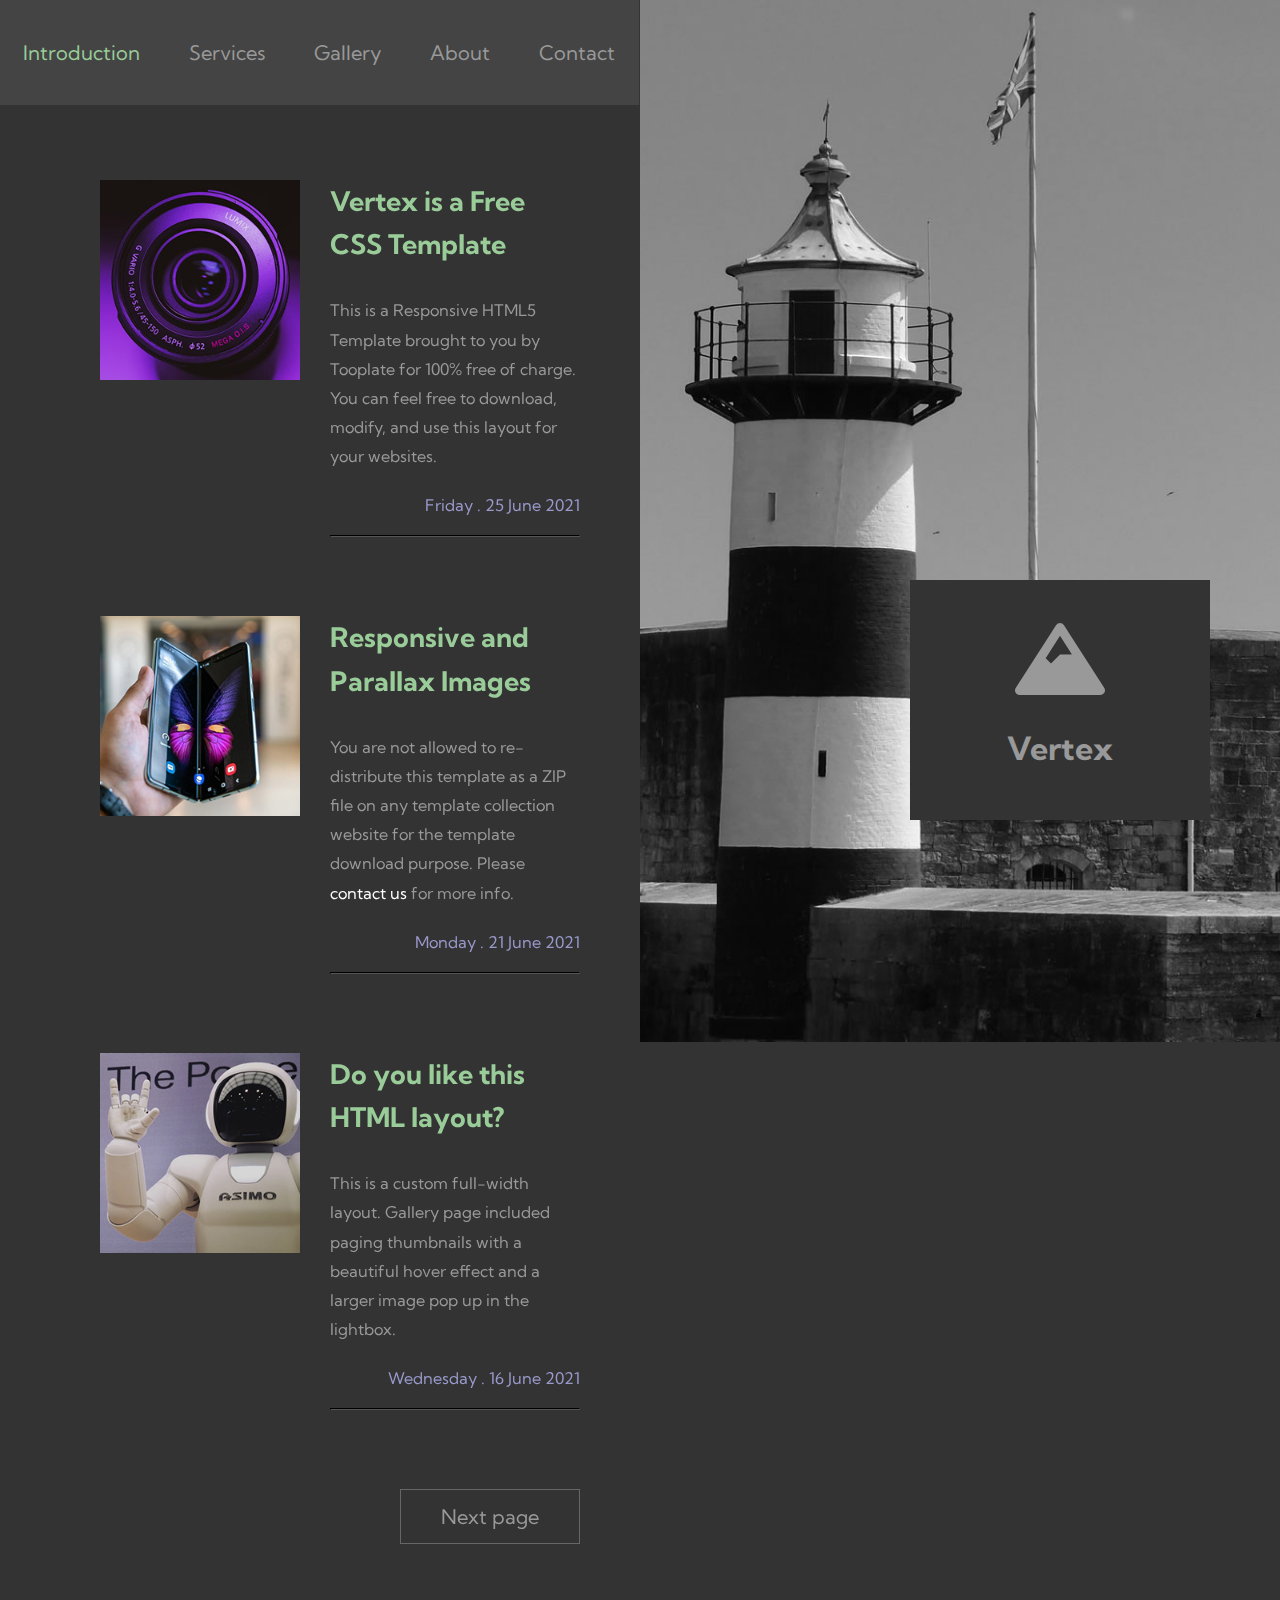
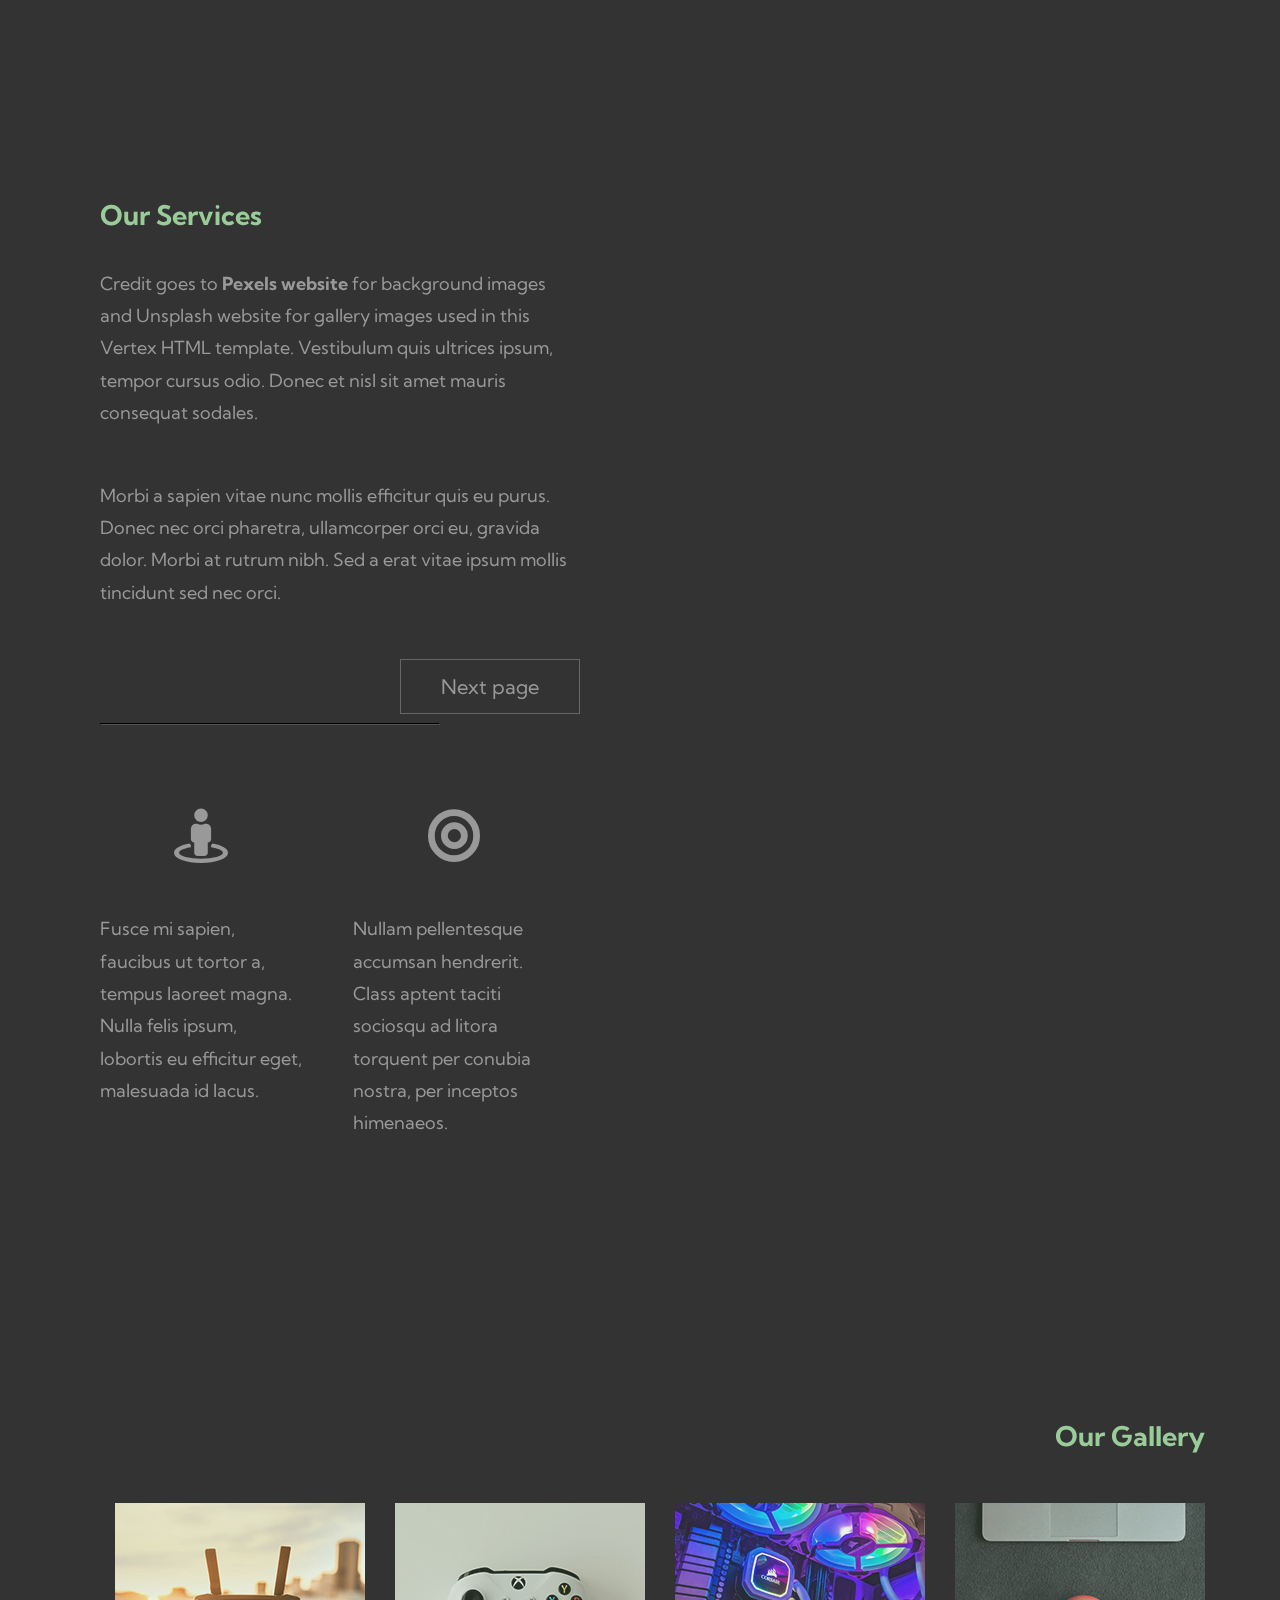
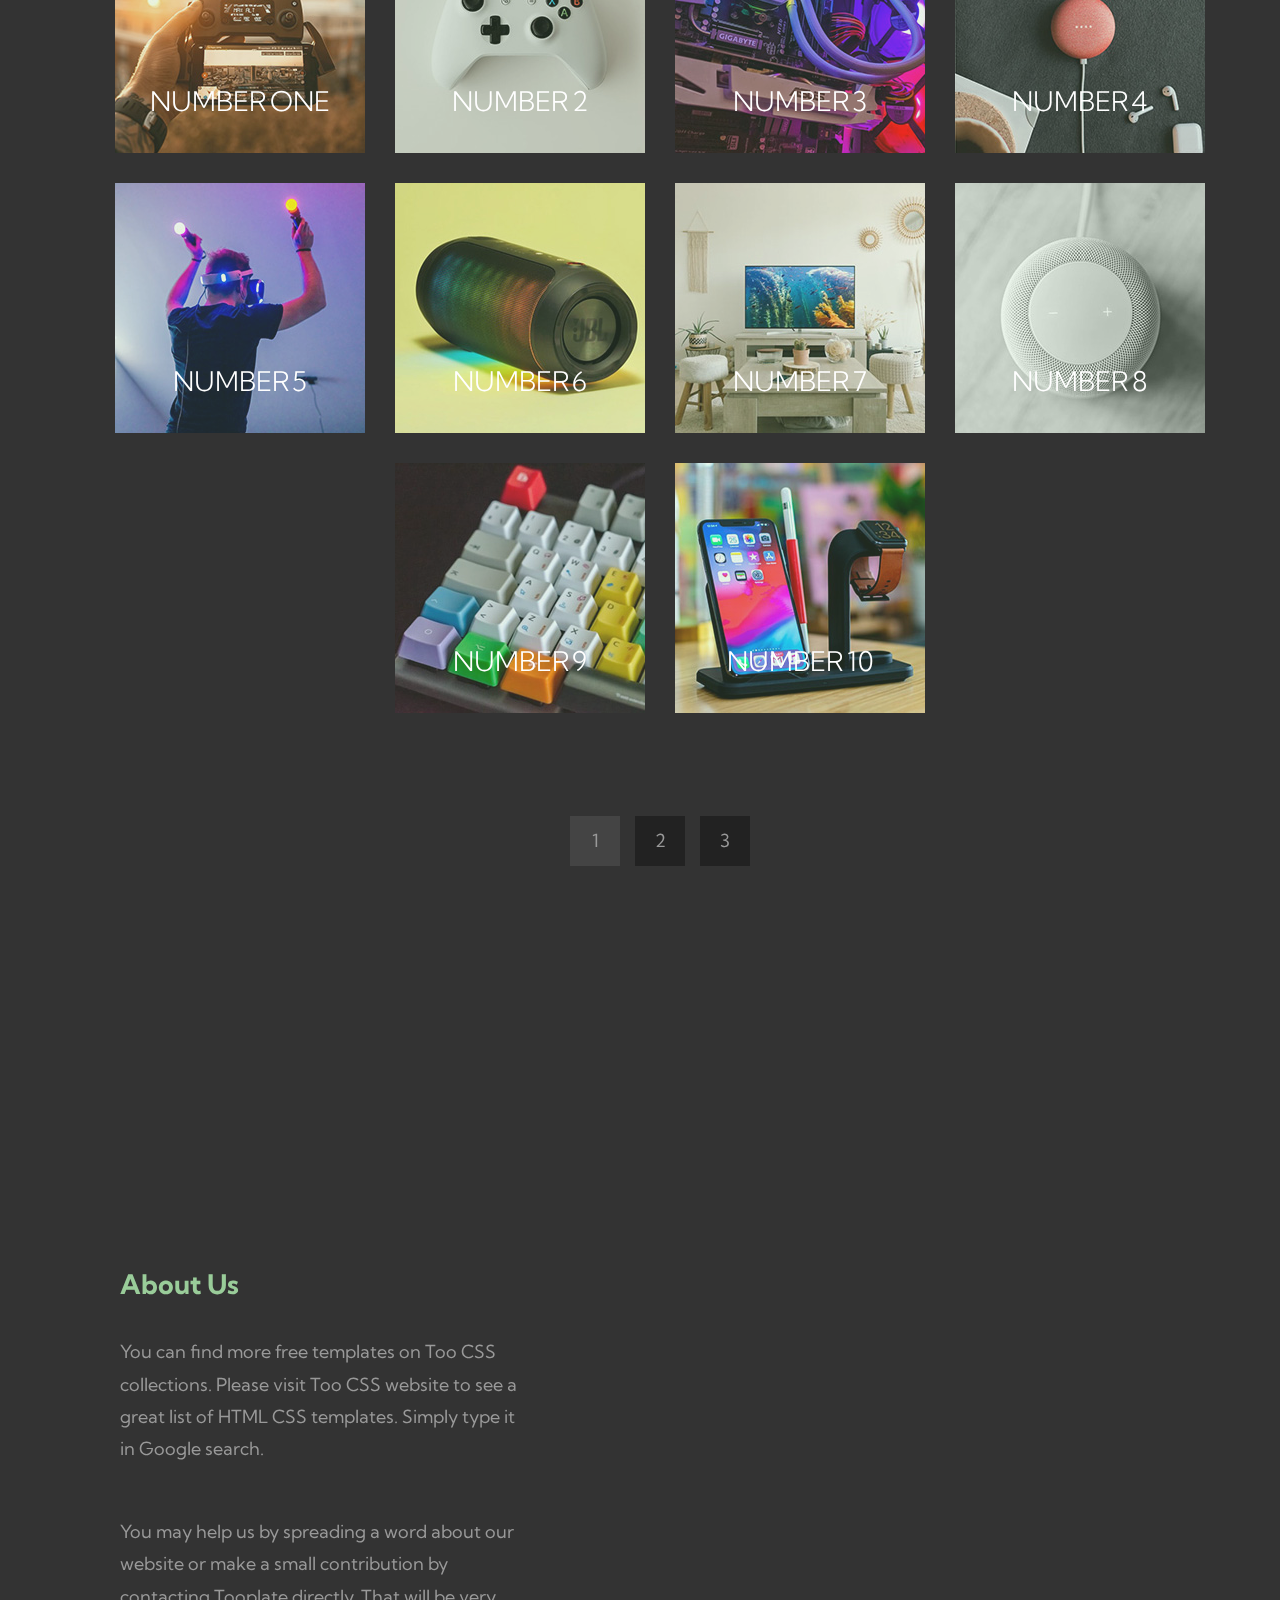
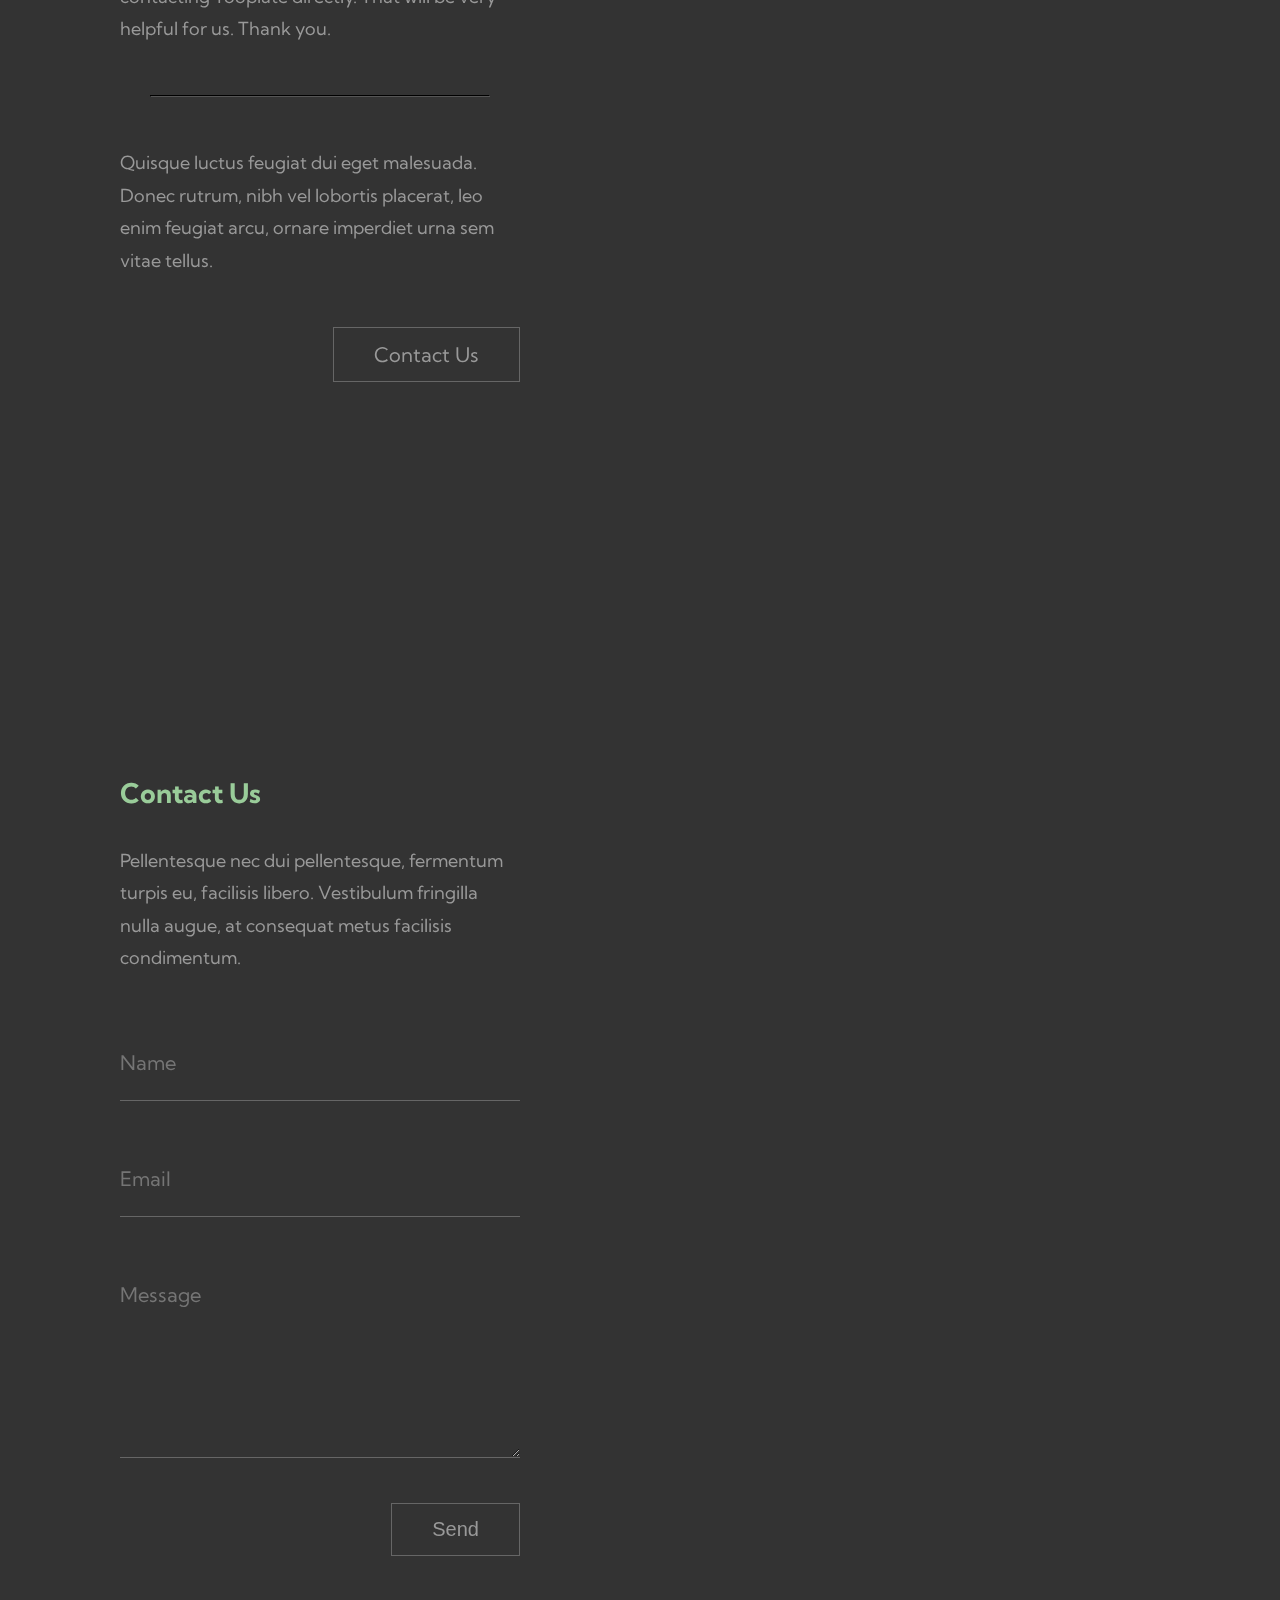
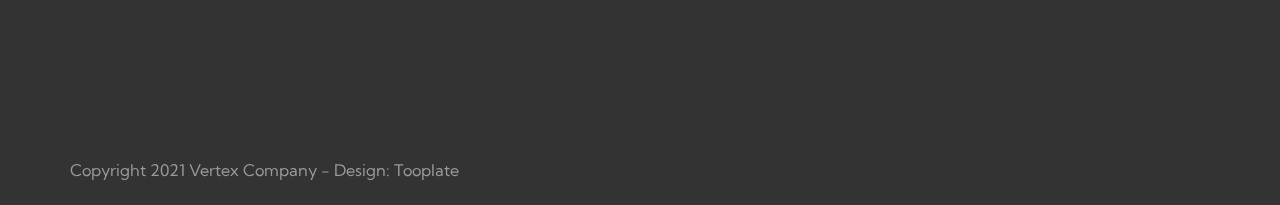
==== index.html @ 4a18b15f "Add files via upload" ====
<!DOCTYPE html>
<html lang="en">
<head>
    <meta charset="UTF-8">
    <meta name="viewport" content="width=device-width, initial-scale=1.0">
    <title>Vertex HTML Template</title>
    <link href="https://fonts.googleapis.com/css2?family=Kumbh+Sans&display=swap" rel="stylesheet"> <!-- https://fonts.google.com/specimen/Kumbh+Sans -->
    <link rel="stylesheet" href="fontawesome/css/all.min.css">  <!-- https://fontawesome.com/-->  
    <link rel="stylesheet" href="css/magnific-popup.css">       <!-- https://dimsemenov.com/plugins/magnific-popup/ -->
    <link rel="stylesheet" href="css/tooplate-vertex.css">
<!--

Tooplate 2124 Vertex

https://www.tooplate.com/view/2124-vertex

-->

</head>
<body>
    <!-- Page Loader -->
    <div id="loader-wrapper">
        <div id="loader"></div>

        <div class="loader-section section-left"></div>
        <div class="loader-section section-right"></div>

    </div>

    <!-- Site logo -->
    <h1 class="tm-brand">
        <i class="fas fa-mountain fa-2x tm-brand-icon"></i>
        <span class="tm-brand-text">Vertex</span>        
    </h1>

    <!-- Nav -->
    <nav class="tm-nav">
        <button class="navbar-toggler" type="button" aria-label="Toggle navigation">
            <i class="fas fa-bars"></i>
        </button>
        <ul id="tm-main-nav">
            <li class="nav-item">                                
                <a href="#intro" class="nav-link current">
                    Introduction
                </a>
            </li>
            <li class="nav-item">
                <a href="#services" class="nav-link">
                    Services
                </a>
            </li>
            <li class="nav-item">
                <a href="#gallery" class="nav-link">
                    Gallery
                </a>
            </li>
            <li class="nav-item">
                <a href="#about" class="nav-link">
                    About
                </a>
            </li>
            <li class="nav-item">
                <a href="#contact" class="nav-link">
                    Contact
                </a>
            </li>
        </ul>
    </nav>

    <!-- Content -->
    <main>
        <div id="intro" class="tm-section">
            <!-- Intro left -->
            <div class="tm-section-col tm-content">
                <div class="tm-media">
                    <img src="img/gallery/tn/img-11.jpg" alt="Intro image">
                    <div class="tm-media-body">
                        <h2><a href="#" class="tm-text-primary">Vertex is a Free CSS Template</a></h2>
                        <p class="tm-mb-20 tm-text-small">
                            This is a Responsive HTML5 Template brought to you by Tooplate for
                            100% free of charge. You can feel free to download, modify, and
                            use this layout for your websites.
                        </p>
                        <span class="tm-text-secondary tm-media-span tm-text-small">
                            Friday . 25 June 2021
                        </span>
                        <hr class="tm-hr tm-mr">
                    </div>
                </div>
    
                <div class="tm-media">
                    <img src="img/gallery/tn/img-12.jpg" alt="Intro image">
                    <div class="tm-media-body">
                        <h2><a href="#" class="tm-text-primary">Responsive and Parallax Images</a></h2>
                        <p class="tm-mb-20 tm-text-small">
                      You are not allowed to re-distribute this template as a ZIP file on any template collection website for the template download purpose. Please <a rel="nofollow" href="https://www.tooplate.com/contact" target="_parent">contact us</a> for more info. </p>
                        <span class="tm-text-secondary tm-media-span tm-text-small">
                            Monday . 21 June 2021
                    </span>
                        <hr class="tm-hr tm-mr">
                    </div>
                </div>
                
                <div class="tm-media">
                    <img src="img/gallery/tn/img-18.jpg" alt="Intro image">
                    <div class="tm-media-body">
                        <h2><a href="#" class="tm-text-primary">Do you like this HTML layout?</a></h2>
                        <p class="tm-mb-20 tm-text-small">
                            This is a custom full-width layout. Gallery page included paging thumbnails with a beautiful hover effect and a larger image pop up in the lightbox.
                        </p>
                        <span class="tm-text-secondary tm-media-span tm-text-small">
                            Wednesday . 16 June 2021
                        </span>
                        <hr class="tm-hr tm-mr">
                    </div>
                </div>
                <div class="tm-text-right">
                    <a href="#services" class="tm-btn tm-btn-next">Next page</a>
                </div>   
                
            </div>
            
            <!-- Intro right -->
            <div class="tm-section-col tm-parallax" data-parallax="scroll" data-image-src="img/vertex-bg-01.jpg"></div>
        </div> <!-- #intro -->

        <div id="services" class="tm-section">
            <!-- Services left -->
            <div class="tm-section-col tm-content">
                <h2 class="tm-text-primary">Our Services</h2>
                <p>Credit goes to <strong>Pexels website</strong> for background images and Unsplash website for gallery images used in this Vertex HTML template. Vestibulum quis ultrices ipsum, tempor cursus odio. Donec et nisl sit amet mauris consequat sodales. 
                </p>
                <p>
                    Morbi a sapien vitae nunc mollis efficitur quis eu purus. Donec nec orci pharetra, ullamcorper orci eu, gravida dolor. Morbi at rutrum nibh. Sed a erat vitae ipsum mollis tincidunt sed nec orci.
                </p>
                <div class="tm-text-right">
                    <a href="#gallery" class="tm-btn tm-btn-next">Next page</a>
                </div>                
                <hr class="tm-hr tm-ml tm-sm-mt-30">
                <div class="tm-row">
                    <div class="tm-col">
                        <div class="tm-text-center tm-my-50">
                            <i class="fas fa-street-view fa-3x"></i>
                        </div>                        
                        <p>
                            Fusce mi sapien, faucibus ut tortor a, tempus laoreet magna. Nulla felis ipsum, lobortis eu efficitur eget, malesuada id lacus.
                        </p>
                    </div>
                    <div class="tm-col">
                        <div class="tm-text-center tm-my-50">
                            <i class="fas fa-bullseye fa-3x"></i>
                        </div>                        
                        <p>
                            Nullam pellentesque accumsan hendrerit. Class aptent taciti sociosqu ad litora torquent per conubia nostra, per inceptos himenaeos.
                        </p>
                    </div>
                </div>                
            </div>
            
            <!-- Services right -->
            <div class="tm-section-col tm-parallax" data-parallax="scroll" data-image-src="img/vertex-bg-02.jpg"></div>
        </div> <!-- #services -->

        <div id="gallery" class="tm-content tm-content-small-top">
            <div class="tm-gallery-container">
                <h2 class="tm-text-primary tm-text-right tm-gallery-header">Our Gallery</h2> 
                <div class="tm-gallery tm-mb-80">
                    <figure class="effect-goliath tm-gallery-item">
                        <img src="img/gallery/tn/img-01.jpg" alt="Image"/>
                        <figcaption>
                            <h2>Number One</h2>
                            <p>Best Template Site</p>
                            <a href="img/gallery/img-01.jpg">View more</a>
                        </figcaption>			
                    </figure>
                    <figure class="effect-goliath tm-gallery-item">
                        <img src="img/gallery/tn/img-02.jpg" alt="Image"/>
                        <figcaption>
                            <h2>Number 2</h2>
                            <p>Tooplate HTML CSS</p>
                            <a href="img/gallery/img-02.jpg">View more</a>
                        </figcaption>			
                    </figure>
                    <figure class="effect-goliath tm-gallery-item">
                        <img src="img/gallery/tn/img-03.jpg" alt="Image"/>
                        <figcaption>
                            <h2>Number 3</h2>
                            <p>Free Template</p>
                            <a href="img/gallery/img-03.jpg">View more</a>
                        </figcaption>			
                    </figure>
                    <figure class="effect-goliath tm-gallery-item">
                        <img src="img/gallery/tn/img-04.jpg" alt="Image"/>
                        <figcaption>
                            <h2>Number 4</h2>
                            <p>Free Download</p>
                            <a href="img/gallery/img-04.jpg">View more</a>
                        </figcaption>			
                    </figure>
                    <figure class="effect-goliath tm-gallery-item">
                        <img src="img/gallery/tn/img-05.jpg" alt="Image"/>
                        <figcaption>
                            <h2>Number 5</h2>
                            <p>Mobile Ready</p>
                            <a href="img/gallery/img-05.jpg">View more</a>
                        </figcaption>			
                    </figure>
                    <figure class="effect-goliath tm-gallery-item">
                        <img src="img/gallery/tn/img-06.jpg" alt="Image"/>
                        <figcaption>
                            <h2>Number 6</h2>
                            <p>Responsive Design</p>
                            <a href="img/gallery/img-06.jpg">View more</a>
                        </figcaption>			
                    </figure>
                    <figure class="effect-goliath tm-gallery-item">
                        <img src="img/gallery/tn/img-07.jpg" alt="Image"/>
                        <figcaption>
                            <h2>Number 7</h2>
                            <p>Custom HTML CSS</p>
                            <a href="img/gallery/img-07.jpg">View more</a>
                        </figcaption>			
                    </figure>
                    <figure class="effect-goliath tm-gallery-item">
                        <img src="img/gallery/tn/img-08.jpg" alt="Image"/>
                        <figcaption>
                            <h2>Number 8</h2>
                            <p>Template for you</p>
                            <a href="img/gallery/img-08.jpg">View more</a>
                        </figcaption>			
                    </figure>
                    <figure class="effect-goliath tm-gallery-item">
                        <img src="img/gallery/tn/img-09.jpg" alt="Image"/>
                        <figcaption>
                            <h2>Number 9</h2>
                            <p>Get it FREE</p>
                            <a href="img/gallery/img-09.jpg">View more</a>
                        </figcaption>			
                    </figure>
                    <figure class="effect-goliath tm-gallery-item">
                        <img src="img/gallery/tn/img-10.jpg" alt="Image"/>
                        <figcaption>
                            <h2>Number 10</h2>
                            <p>Tell your friends</p>
                            <a href="img/gallery/img-10.jpg">View more</a>
                        </figcaption>			
                    </figure>
                    <figure class="effect-goliath tm-gallery-item">
                        <img src="img/gallery/tn/img-11.jpg" alt="Image"/>
                        <figcaption>
                            <h2>Picture 11</h2>
                            <p>Aliquam lacinia</p>
                            <a href="img/gallery/img-11.jpg">View more</a>
                        </figcaption>			
                    </figure>
                    <figure class="effect-goliath tm-gallery-item">
                        <img src="img/gallery/tn/img-12.jpg" alt="Image"/>
                        <figcaption>
                            <h2>Item 12</h2>
                            <p>Aliquam lacinia</p>
                            <a href="img/gallery/img-12.jpg">View more</a>
                        </figcaption>			
                    </figure>
                    <figure class="effect-goliath tm-gallery-item">
                        <img src="img/gallery/tn/img-13.jpg" alt="Image"/>
                        <figcaption>
                            <h2>Number 13</h2>
                            <p>Aliquam lacinia</p>
                            <a href="img/gallery/img-13.jpg">View more</a>
                        </figcaption>			
                    </figure>
                    <figure class="effect-goliath tm-gallery-item">
                        <img src="img/gallery/tn/img-14.jpg" alt="Image"/>
                        <figcaption>
                            <h2>Picture 14</h2>
                            <p>Aliquam lacinia</p>
                            <a href="img/gallery/img-14.jpg">View more</a>
                        </figcaption>			
                    </figure>
                    <figure class="effect-goliath tm-gallery-item">
                        <img src="img/gallery/tn/img-15.jpg" alt="Image"/>
                        <figcaption>
                            <h2>Pic 15</h2>
                            <p>Aliquam lacinia</p>
                            <a href="img/gallery/img-15.jpg">View more</a>
                        </figcaption>			
                    </figure>
                    <figure class="effect-goliath tm-gallery-item">
                        <img src="img/gallery/tn/img-16.jpg" alt="Image"/>
                        <figcaption>
                            <h2>Pic 16</h2>
                            <p>Aliquam lacinia</p>
                            <a href="img/gallery/img-16.jpg">View more</a>
                        </figcaption>			
                    </figure>
                    <figure class="effect-goliath tm-gallery-item">
                        <img src="img/gallery/tn/img-17.jpg" alt="Image"/>
                        <figcaption>
                            <h2>Number 17</h2>
                            <p>Aliquam lacinia</p>
                            <a href="img/gallery/img-17.jpg">View more</a>
                        </figcaption>			
                    </figure>
                    <figure class="effect-goliath tm-gallery-item">
                        <img src="img/gallery/tn/img-18.jpg" alt="Image"/>
                        <figcaption>
                            <h2>Pic 18</h2>
                            <p>Aliquam lacinia</p>
                            <a href="img/gallery/img-18.jpg">View more</a>
                        </figcaption>			
                    </figure>
                    <figure class="effect-goliath tm-gallery-item">
                        <img src="img/gallery/tn/img-19.jpg" alt="Image"/>
                        <figcaption>
                            <h2>Pic 19</h2>
                            <p>Aliquam lacinia</p>
                            <a href="img/gallery/img-19.jpg">View more</a>
                        </figcaption>			
                    </figure>
                    <figure class="effect-goliath tm-gallery-item">
                        <img src="img/gallery/tn/img-20.jpg" alt="Image"/>
                        <figcaption>
                            <h2>Number 20</h2>
                            <p>Aliquam lacinia</p>
                            <a href="img/gallery/img-20.jpg">View more</a>
                        </figcaption>			
                    </figure>
                    <figure class="effect-goliath tm-gallery-item">
                        <img src="img/gallery/tn/img-21.jpg" alt="Image"/>
                        <figcaption>
                            <h2>Pic 21</h2>
                            <p>Aliquam lacinia</p>
                            <a href="img/gallery/img-21.jpg">View more</a>
                        </figcaption>			
                    </figure>
                    <figure class="effect-goliath tm-gallery-item">
                        <img src="img/gallery/tn/img-22.jpg" alt="Image"/>
                        <figcaption>
                            <h2>Pic 22</h2>
                            <p>Aliquam lacinia</p>
                            <a href="img/gallery/img-22.jpg">View more</a>
                        </figcaption>			
                    </figure>
                    <figure class="effect-goliath tm-gallery-item">
                        <img src="img/gallery/tn/img-23.jpg" alt="Image"/>
                        <figcaption>
                            <h2>Pic 23</h2>
                            <p>Aliquam lacinia</p>
                            <a href="img/gallery/img-23.jpg">View more</a>
                        </figcaption>			
                    </figure>
                    <figure class="effect-goliath tm-gallery-item">
                        <img src="img/gallery/tn/img-24.jpg" alt="Image"/>
                        <figcaption>
                            <h2>Number 24</h2>
                            <p>Web Design 2021</p>
                            <a href="img/gallery/img-24.jpg">View more</a>
                        </figcaption>			
                    </figure>
                    <figure class="effect-goliath tm-gallery-item">
                        <img src="img/gallery/tn/img-25.jpg" alt="Image"/>
                        <figcaption>
                            <h2>Number 25</h2>
                            <p>Website Design</p>
                            <a href="img/gallery/img-25.jpg">View more</a>
                        </figcaption>			
                    </figure>
                    <figure class="effect-goliath tm-gallery-item">
                        <img src="img/gallery/tn/img-05.jpg" alt="Image"/>
                        <figcaption>
                            <h2>Number 26</h2>
                            <p>HTML CSS Layout</p>
                            <a href="img/gallery/img-05.jpg">View more</a>
                        </figcaption>			
                    </figure>
                    <figure class="effect-goliath tm-gallery-item">
                        <img src="img/gallery/tn/img-04.jpg" alt="Image"/>
                        <figcaption>
                            <h2>Number 27</h2>
                            <p>Aliquam lacinia</p>
                            <a href="img/gallery/img-04.jpg">View more</a>
                        </figcaption>			
                    </figure>
                    <figure class="effect-goliath tm-gallery-item">
                        <img src="img/gallery/tn/img-03.jpg" alt="Image"/>
                        <figcaption>
                            <h2>Number 28</h2>
                            <p>Aliquam lacinia</p>
                            <a href="img/gallery/img-03.jpg">View more</a>
                        </figcaption>			
                    </figure>
                    <figure class="effect-goliath tm-gallery-item">
                        <img src="img/gallery/tn/img-02.jpg" alt="Image"/>
                        <figcaption>
                            <h2>Number 29</h2>
                            <p>Aliquam lacinia</p>
                            <a href="img/gallery/img-02.jpg">View more</a>
                        </figcaption>			
                    </figure>
                    <figure class="effect-goliath tm-gallery-item">
                        <img src="img/gallery/tn/img-01.jpg" alt="Image"/>
                        <figcaption>
                            <h2>Number 30</h2>
                            <p>Aliquam lacinia</p>
                            <a href="img/gallery/img-01.jpg">View more</a>
                        </figcaption>			
                    </figure>
                </div>
                <div class="tm-paging tm-mb-130"></div>
            </div>
        </div>

        <div id="about" class="tm-section">
            <!-- About left -->
            <div class="tm-section-col tm-content tm-content-small">
                <h2 class="tm-text-primary">About Us</h2>
                <p>
                    You can find more free templates on Too CSS collections. Please visit Too CSS website to see a great list of HTML CSS templates. Simply type it in Google search.
                </p>
                <p>
                    You may help us by spreading a word about our website or make a small contribution by contacting Tooplate directly. That will be very helpful for us. Thank you.
                </p>
                <hr class="tm-hr tm-mb-50">                
                <p class="tm-mb-50">
                    Quisque luctus feugiat dui eget malesuada. Donec rutrum, nibh vel lobortis placerat, leo enim feugiat arcu, ornare imperdiet urna sem vitae tellus.
                </p>
                <div class="tm-text-right tm-mb-130">
                    <a href="#contact" class="tm-btn tm-btn-next">Contact Us</a>
                </div>                
            </div>
            
            <!-- About right -->
            <div class="tm-section-col tm-parallax" data-parallax="scroll" data-image-src="img/vertex-bg-03.jpg"></div>
        </div> <!-- #about -->

        <div id="contact" class="tm-section">
            <!-- Contact left -->
            <div class="tm-section-col tm-content tm-content-small">
                <h2 class="tm-text-primary">Contact Us</h2>
                <p>
                    Pellentesque nec dui pellentesque, fermentum turpis eu, facilisis libero. Vestibulum fringilla nulla augue, at consequat metus facilisis condimentum.
                </p> 
                <form id="contact-form" action="" method="POST" class="tm-contact-form tm-mb-200">
                    <div class="form-group">
                        <input type="text" name="name" class="form-control rounded-0" placeholder="Name" required />
                    </div>
                    <div class="form-group">
                        <input type="email" name="email" class="form-control rounded-0" placeholder="Email" required />
                    </div>
                    <div class="form-group">
                        <textarea rows="6" name="message" class="form-control rounded-0" placeholder="Message" required=></textarea>
                    </div>

                    <div class="form-group tm-text-right">
                        <button type="submit" class="tm-btn">Send</button>
                    </div>
                </form>
                <footer class="tm-copyright tm-text-small">
                    Copyright 2021 Vertex Company 
                    
                    - Design: <a rel="nofollow" href="https://www.tooplate.com" class="tm-text-link" target="_parent">Tooplate</a>
                </footer>              
            </div>
            
            <!-- Contact right -->
            <div class="tm-section-col tm-parallax tm-relative" data-parallax="scroll" data-image-src="img/vertex-bg-04.jpg">
                <!-- Map -->
                <div class="mapouter">
                    <div class="gmap-canvas">
                        <iframe width="100%" height="420" id="gmap_canvas"
                            src="https://maps.google.com/maps?q=Av.+L%C3%BAcio+Costa,+Rio+de+Janeiro+-+RJ,+Brazil&t=&z=13&ie=UTF8&iwloc=&output=embed"
                            frameborder="0" scrolling="no" marginheight="0" marginwidth="0"></iframe>
                    </div>
                </div>
            </div>
        </div> <!-- #contact -->
    </main>

    <script src="js/plugins.js"></script>
    <script>
        $(window).on("load", function() {
            $('body').addClass('loaded');
        });

        $(function(){
            
            /*************** Navigation *****************/

            const tmMainNav = $("#tm-main-nav");

            tmMainNav.singlePageNav({
                filter: ':not(.external)'
            });

            $('.navbar-toggler').click(function(e) {
                e.stopPropagation();
                tmMainNav.toggleClass('show');
            });

            $("html").click(function(e) {
                $("#tm-main-nav").removeClass("show");
            });

            /****************** Smooth Scrolling *****************/

            $(".tm-btn-next").on('click', function(event) {
                if (this.hash !== "") {
                    event.preventDefault();
                    var hash = this.hash;

                    $('html, body').animate({
                        scrollTop: $(hash).offset().top
                    }, 800, function(){
                        // window.location.hash = hash;
                    });
                }
            });

            $('.tm-brand-icon').on('click', function(event) {
                $('html, body').animate({
                        scrollTop: $('#intro').offset().top
                    }, 800);
            });

            /****************** Gallery ******************/

            const galleryItems = document.querySelector(".tm-gallery").children;
            const itemsPerPage = 10;
            const totalPages = Math.ceil(galleryItems.length / itemsPerPage);
            const pageAttribute = 'data-page';

            function setPagination(currentPage) {
                for(let i = 1; i <= totalPages; i++) {
                    var $pager = '';
                    
                    if(currentPage == i) {
                        $pager = $('<a href="javascript:void(0);" class="active tm-paging-link" '+pageAttribute+'="'+i+'"></a>');
                    } else {
                        $pager = $('<a href="javascript:void(0);" class="tm-paging-link" '+pageAttribute+'="'+i+'"></a>');
                    }

                    $pager.html(i);

                    $pager.click(function(){ 
                        $('.tm-paging-link').removeClass("active");
                        $(this).addClass('active');
                        var page = $(this).eq(0).attr(pageAttribute);
                        showItems(page);
                    });

                    $pager.appendTo($('.tm-paging'));
                }
            }

            function showItems(currentPage) {
                for(let i = 0; i < galleryItems.length; i++) {
                    galleryItems[i].classList.remove("show");
                    galleryItems[i].classList.add("hide");

                    if(i >= (currentPage * itemsPerPage) - itemsPerPage && i < currentPage * itemsPerPage) {
                        galleryItems[i].classList.remove("hide");
                        galleryItems[i].classList.add("show");
                    }
                }
            }

            setPagination(1);
            showItems(1);

            /****************** Magnific Popup ***********/

            $('.tm-gallery').magnificPopup({
                delegate: 'a',
                type: 'image',
                gallery: {
                    enabled: true
                }
            });
        });
    </script>
</body>
</html>
---- css/tooplate-vertex.css ----
/*

Tooplate 2124 Vertex

https://www.tooplate.com/view/2124-vertex

*/

/* Loader 
https://ihatetomatoes.net/create-custom-preloading-screen/
*/
#loader-wrapper {
    position: fixed;
    top: 0;
    left: 0;
    width: 100%;
    height: 100%;
    z-index: 1001;
}
#loader {
    display: block;
    position: relative;
    left: 50%;
    top: 50%;
    width: 150px;
    height: 150px;
    margin: -75px 0 0 -75px;
    border-radius: 50%;
    border: 3px solid transparent;
    border-top-color: #3498db;

    -webkit-animation: spin 2s linear infinite; /* Chrome, Opera 15+, Safari 5+ */
    animation: spin 2s linear infinite; /* Chrome, Firefox 16+, IE 10+, Opera */

    z-index: 1002;
}

    #loader:before {
        content: "";
        position: absolute;
        top: 5px;
        left: 5px;
        right: 5px;
        bottom: 5px;
        border-radius: 50%;
        border: 3px solid transparent;
        border-top-color: #e74c3c;

        -webkit-animation: spin 3s linear infinite; /* Chrome, Opera 15+, Safari 5+ */
        animation: spin 3s linear infinite; /* Chrome, Firefox 16+, IE 10+, Opera */
    }

    #loader:after {
        content: "";
        position: absolute;
        top: 15px;
        left: 15px;
        right: 15px;
        bottom: 15px;
        border-radius: 50%;
        border: 3px solid transparent;
        border-top-color: #f9c922;

        -webkit-animation: spin 1.5s linear infinite; /* Chrome, Opera 15+, Safari 5+ */
          animation: spin 1.5s linear infinite; /* Chrome, Firefox 16+, IE 10+, Opera */
    }

    @-webkit-keyframes spin {
        0%   { 
            -webkit-transform: rotate(0deg);  /* Chrome, Opera 15+, Safari 3.1+ */
            -ms-transform: rotate(0deg);  /* IE 9 */
            transform: rotate(0deg);  /* Firefox 16+, IE 10+, Opera */
        }
        100% {
            -webkit-transform: rotate(360deg);  /* Chrome, Opera 15+, Safari 3.1+ */
            -ms-transform: rotate(360deg);  /* IE 9 */
            transform: rotate(360deg);  /* Firefox 16+, IE 10+, Opera */
        }
    }
    @keyframes spin {
        0%   { 
            -webkit-transform: rotate(0deg);  /* Chrome, Opera 15+, Safari 3.1+ */
            -ms-transform: rotate(0deg);  /* IE 9 */
            transform: rotate(0deg);  /* Firefox 16+, IE 10+, Opera */
        }
        100% {
            -webkit-transform: rotate(360deg);  /* Chrome, Opera 15+, Safari 3.1+ */
            -ms-transform: rotate(360deg);  /* IE 9 */
            transform: rotate(360deg);  /* Firefox 16+, IE 10+, Opera */
        }
    }

    #loader-wrapper .loader-section {
        position: fixed;
        top: 0;
        width: 51%;
        height: 100%;
        background: #222222;
        z-index: 1001;
        -webkit-transform: translateX(0);  /* Chrome, Opera 15+, Safari 3.1+ */
        -ms-transform: translateX(0);  /* IE 9 */
        transform: translateX(0);  /* Firefox 16+, IE 10+, Opera */
    }

    #loader-wrapper .loader-section.section-left {
        left: 0;
    }

    #loader-wrapper .loader-section.section-right {
        right: 0;
    }

    /* Loaded */
    .loaded #loader-wrapper .loader-section.section-left {
        -webkit-transform: translateX(-100%);  /* Chrome, Opera 15+, Safari 3.1+ */
            -ms-transform: translateX(-100%);  /* IE 9 */
                transform: translateX(-100%);  /* Firefox 16+, IE 10+, Opera */

        -webkit-transition: all 0.7s 0.3s cubic-bezier(0.645, 0.045, 0.355, 1.000);  
                transition: all 0.7s 0.3s cubic-bezier(0.645, 0.045, 0.355, 1.000);
    }

    .loaded #loader-wrapper .loader-section.section-right {
        -webkit-transform: translateX(100%);  /* Chrome, Opera 15+, Safari 3.1+ */
            -ms-transform: translateX(100%);  /* IE 9 */
                transform: translateX(100%);  /* Firefox 16+, IE 10+, Opera */

-webkit-transition: all 0.7s 0.3s cubic-bezier(0.645, 0.045, 0.355, 1.000);  
        transition: all 0.7s 0.3s cubic-bezier(0.645, 0.045, 0.355, 1.000);
    }
    
    .loaded #loader {
        opacity: 0;
        -webkit-transition: all 0.3s ease-out;  
                transition: all 0.3s ease-out;
    }
    .loaded #loader-wrapper {
        visibility: hidden;

        -webkit-transform: translateY(-100%);  /* Chrome, Opera 15+, Safari 3.1+ */
            -ms-transform: translateY(-100%);  /* IE 9 */
                transform: translateY(-100%);  /* Firefox 16+, IE 10+, Opera */

        -webkit-transition: all 0.3s 1s ease-out;  
                transition: all 0.3s 1s ease-out;
    }

/* General */

* {  box-sizing: border-box; }
html, body { overflow-x: hidden; }
body { 
    font-family: 'Kumbh Sans', sans-serif;
    font-size: 18px;
    background-color: #333;
    color: #999;
    margin: 0;
}
a { color: #fff; text-decoration: none; }
a:hover {  color: #9C9; }
button { cursor: pointer; }
a, button { transition: all 0.3s ease; }
ul {
    margin: 0;
    padding: 0;
}

h2 {
    line-height: 1.6;
    margin-top: 0;
    margin-bottom: 30px;
}

p {
    line-height: 1.8;
    margin-bottom: 50px;
}

span, footer {  line-height: 1.8; }

.tm-btn {
    display: inline-block;
    border: 1px solid #666;
    background-color: transparent;
    color: #999;
    padding: 14px 40px;
    font-size: 20px;
}

.tm-btn:hover {
    color: #99CC99;
    border-color: #99CC99;
}

.tm-text-small { font-size: 0.9em; }
.tm-text-center { text-align: center; }
.tm-text-right { text-align: right; }
.tm-text-primary { color: #99CC99; }
.tm-text-secondary { color: #9999CC; }
.tm-text-link { color: #999; }
.tm-text-link:hover { color: #99CC99; }
.tm-relative { position: relative; }

.tm-hr {
    border-color: #555;
    max-width: 340px;
    width: 100%;    
}

.tm-mr {
    margin-right: 0;
    margin-left: auto;
}

.tm-ml {
    margin-left: 0;
    margin-right: auto;
}

.tm-my-50 {
    margin-top: 50px;
    margin-bottom: 50px;
}
.tm-mb-20 { margin-bottom: 20px; }
.tm-mb-50 { margin-bottom: 50px; }
.tm-mb-80 { margin-bottom: 80px; }
.tm-mb-130 { margin-bottom: 130px; }
.tm-mb-200 { margin-bottom: 200px; }

/* Layout */
.tm-section { display: flex; }

.tm-section-col {
    flex: 0 0 50%;
    width: 50%;
}

.tm-content {
    padding: 180px 60px 70px 100px;
    box-sizing: border-box;
}

.tm-content-small { padding: 190px 120px 70px; }
.tm-content-small-top { padding-top: 130px; }

.tm-row {
    display: flex;
    margin-left: -25px;
    margin-left: -25px;
}

.tm-col {
    flex: 0 0 50%;
    width: 50%;
    padding: 25px;
    box-sizing: border-box;
}

/* Brand */
.tm-brand {
    position: fixed;
    bottom: 80px;
    right: 70px;
    width: 300px;
    height: 240px;
    margin-top: 0;
    margin-bottom: 0;
    background-color: #333;
    color: #999;
    display: flex;
    align-items: center;
    justify-content: center;
    flex-direction: column;
}

.tm-brand-icon { margin-bottom: 25px; }
.tm-brand-text { font-size: 32px; }

/* Nav */
.navbar-toggler { display: none; }

.tm-nav {
    position: fixed;
    top: 0;
    left: -1px;
    width: 50%;
    z-index: 1000;  
}

.tm-nav ul {
    background-color: #444;
    display: flex;
    justify-content: space-around;
}

.nav-item { list-style: none; }

.nav-link {
    color: #999;
    padding-top: 40px;
    padding-bottom: 40px;
    display: block;
    font-size: 20px;
}

.nav-link:hover,
.nav-link.current {
    color: #99CC99;
}

/* Introduction */
.tm-media {
    display: flex;
    align-items: flex-start;
    margin-bottom: 70px;
}

.tm-media img {
    width: 200px;
    height: 200px;
}

.tm-media-body {  padding-left: 30px; }

.tm-media-span {
    margin-bottom: 15px;
    display: block;
    text-align: right;
}

/* Gallery */

.tm-gallery-container {
    max-width: 1400px;
    margin-left: auto;
    margin-right: auto;
}

.tm-gallery-header {
    margin-left: 15px;
    margin-right: 15px;
}

.tm-gallery {
	position: relative;
	list-style: none;
	text-align: center;
    overflow: hidden;
    display: flex;
    flex-wrap: wrap;
    align-items: center;
    justify-content: center;
}

.tm-gallery figure {
	position: relative;
	z-index: 50;
	/* float: left; */
	overflow: hidden;
	margin: 15px;
	min-width: 200px;
	max-width: 250px;
	max-height: 250px;
	width: 25%;
	text-align: center;
	cursor: pointer;
}

.tm-gallery figure img {
	position: relative;
	display: block;
	min-height: 100%;
	max-width: 100%;
	opacity: 0.8;
}

.tm-gallery figure figcaption {
	padding: 1em;
	color: #fff;
	text-transform: uppercase;
	font-size: 1em;
	-webkit-backface-visibility: hidden;
	backface-visibility: hidden;
}

.tm-gallery figure figcaption::before,
.tm-gallery figure figcaption::after {
	pointer-events: none;
}

.tm-gallery figure figcaption,
.tm-gallery figure figcaption > a {
	position: absolute;
	top: 0;
	left: 0;
	width: 100%;
    height: 100%;
    box-sizing: border-box;
}

/* Anchor will cover the whole item by default */
/* For some effects it will show as a button */
.tm-gallery figure figcaption > a {
	z-index: 1000;
	text-indent: 200%;
	white-space: nowrap;
	font-size: 0;
	opacity: 0;
}

.tm-gallery figure h2 {
	word-spacing: -0.15em;
	font-weight: 300;
}

.tm-gallery figure h2 span { font-weight: 800; }

.tm-gallery figure h2,
.tm-gallery figure p {
	margin: 0;
}

.tm-gallery figure p {
	letter-spacing: 1px;
	font-size: 68.5%;
}

/*-----------------*/
/***** Goliath *****/
/*-----------------*/

figure.effect-goliath {
	background: #99cc99;
}

figure.effect-goliath img,
figure.effect-goliath h2 {
	-webkit-transition: -webkit-transform 0.35s;
	transition: transform 0.35s;
}

figure.effect-goliath img {
	-webkit-backface-visibility: hidden;
	backface-visibility: hidden;
}

figure.effect-goliath h2,
figure.effect-goliath p {
	position: absolute;
	bottom: 0;
	left: 0;
    padding: 30px 10px;
    text-align: center;
    width: 100%;
}

figure.effect-goliath p {
	text-transform: none;
	font-size: 90%;
	opacity: 0;
	-webkit-transition: opacity 0.35s, -webkit-transform 0.35s;
	transition: opacity 0.35s, transform 0.35s;
	-webkit-transform: translate3d(0,50px,0);
	transform: translate3d(0,50px,0);
}

figure.effect-goliath:hover img {
	-webkit-transform: translate3d(0,-80px,0);
	transform: translate3d(0,-80px,0);
}

figure.effect-goliath:hover h2 {
	-webkit-transform: translate3d(0,-100px,0);
	transform: translate3d(0,-100px,0);
}

figure.effect-goliath:hover p {
	opacity: 1;
	-webkit-transform: translate3d(0,0,0);
	transform: translate3d(0,0,0);
}

.tm-gallery .tm-gallery-item.hide{ display: none; }

.tm-gallery .tm-gallery-item.show{
	display: block;
	animation: show .5s ease;
}

.tm-paging {
    display: flex;
    justify-content: center;
}

.tm-paging-link {
    display: flex;
    justify-content: center;
    align-items: center;
    width: 50px;
    height: 50px;
    color: #999;
    background-color: #222;
    margin: 7.5px;
}

.tm-paging-link:hover,
.tm-paging-link.active {
    background-color: #444444;
}

@keyframes show {
    0% {
    	opacity: 0;
    	transform: scale(0.9);
    }
    100% {
    	opacity: 1;
    	transform: scale(1);
    }
}

/* Contact */
.tm-contact-form {
    max-width: 400px;
    margin-left: auto;
    margin-right: auto;
}
.form-group { margin-bottom: 40px; }

.form-control {
    color: #999;
    font-size: 20px;
    font-family: 'Kumbh Sans', sans-serif;
    padding: 25px 0;
    width: 100%;
    border: none;
    border-bottom: 1px solid #666;
    background: transparent;
}

.form-control:focus {
    color: #999;
    background: transparent;
}

.mapouter {
    position: absolute;
    top: 240px;
    left: 0;
}

.gmap-canvas { width: 340px; }

.tm-copyright {
    margin-left: -50px;
    margin-bottom: -50px;
}

@media (max-width: 1200px) {
    .tm-nav { width: 0; }
    .tm-nav ul {
        position: relative;
        left: -280px;
        flex-direction: column;
        padding-top: 15px;
        padding-bottom: 15px;        
        width: 280px;
        transition: all 0.5s ease;
    }

    .tm-nav ul.show { left: 0; }

    .nav-link {
        text-align: center;
        padding-top: 20px;
        padding-bottom: 20px;
    }

    .navbar-toggler {
        display: block;
        width: 50px;
        height: 45px;
        font-size: 1.2rem;
        background-color: #444444;
        border: none;
        color: #999999;
        outline: none;
    }

    .navbar-toggler:hover { color: #99CC99; }

    .tm-content {
        padding-left: 20px;
        padding-right: 20px;
        padding: 50px 20px;
    }

    .tm-copyright { margin-left: 15px; }
}

@media (max-width: 992px) {
    .tm-brand { 
        position: static;
        margin-left: auto;
        margin-right: 0;
    }

    .tm-gallery figure { width: 33.33%; }

    figcaption h2 { font-size: 1.4rem; }

    .tm-section { flex-direction: column-reverse; }

    .tm-section-col {
        flex: 0 0 100%;
        width: 100%;
    }

    .tm-parallax { min-height: 360px; }

    #contact .tm-parallax {
        margin-bottom: 425px;
    }
    
    .mapouter {
        top: 360px;
        width: 100%;
    }

    .gmap-canvas { width: 100%; }

    .tm-copyright {
        margin-bottom: 0;
        padding: 30px;
    }
}

@media (max-width: 600px) {
    .tm-row { flex-direction: column; }

    .tm-col {
        flex: 0 0 100%;
        width: 100%;
    }

    .tm-media img {
        width: 150px;
        height: 150px;
    }
}

@media (max-width: 560px) {
    .tm-sm-mt-30 { margin-top: 30px; }
}

@media (max-width: 516px) {
    .tm-gallery { display: block; }

    .tm-gallery figure {
        float: left;
        width: 45%;
        margin: 2.5%;
        min-width: 1px;
    }

    figure h2 { font-size: 1rem; }
}

@media (max-width: 420px) {
    .tm-media img {
        width: 100px;
        height: 100px;
    }
}
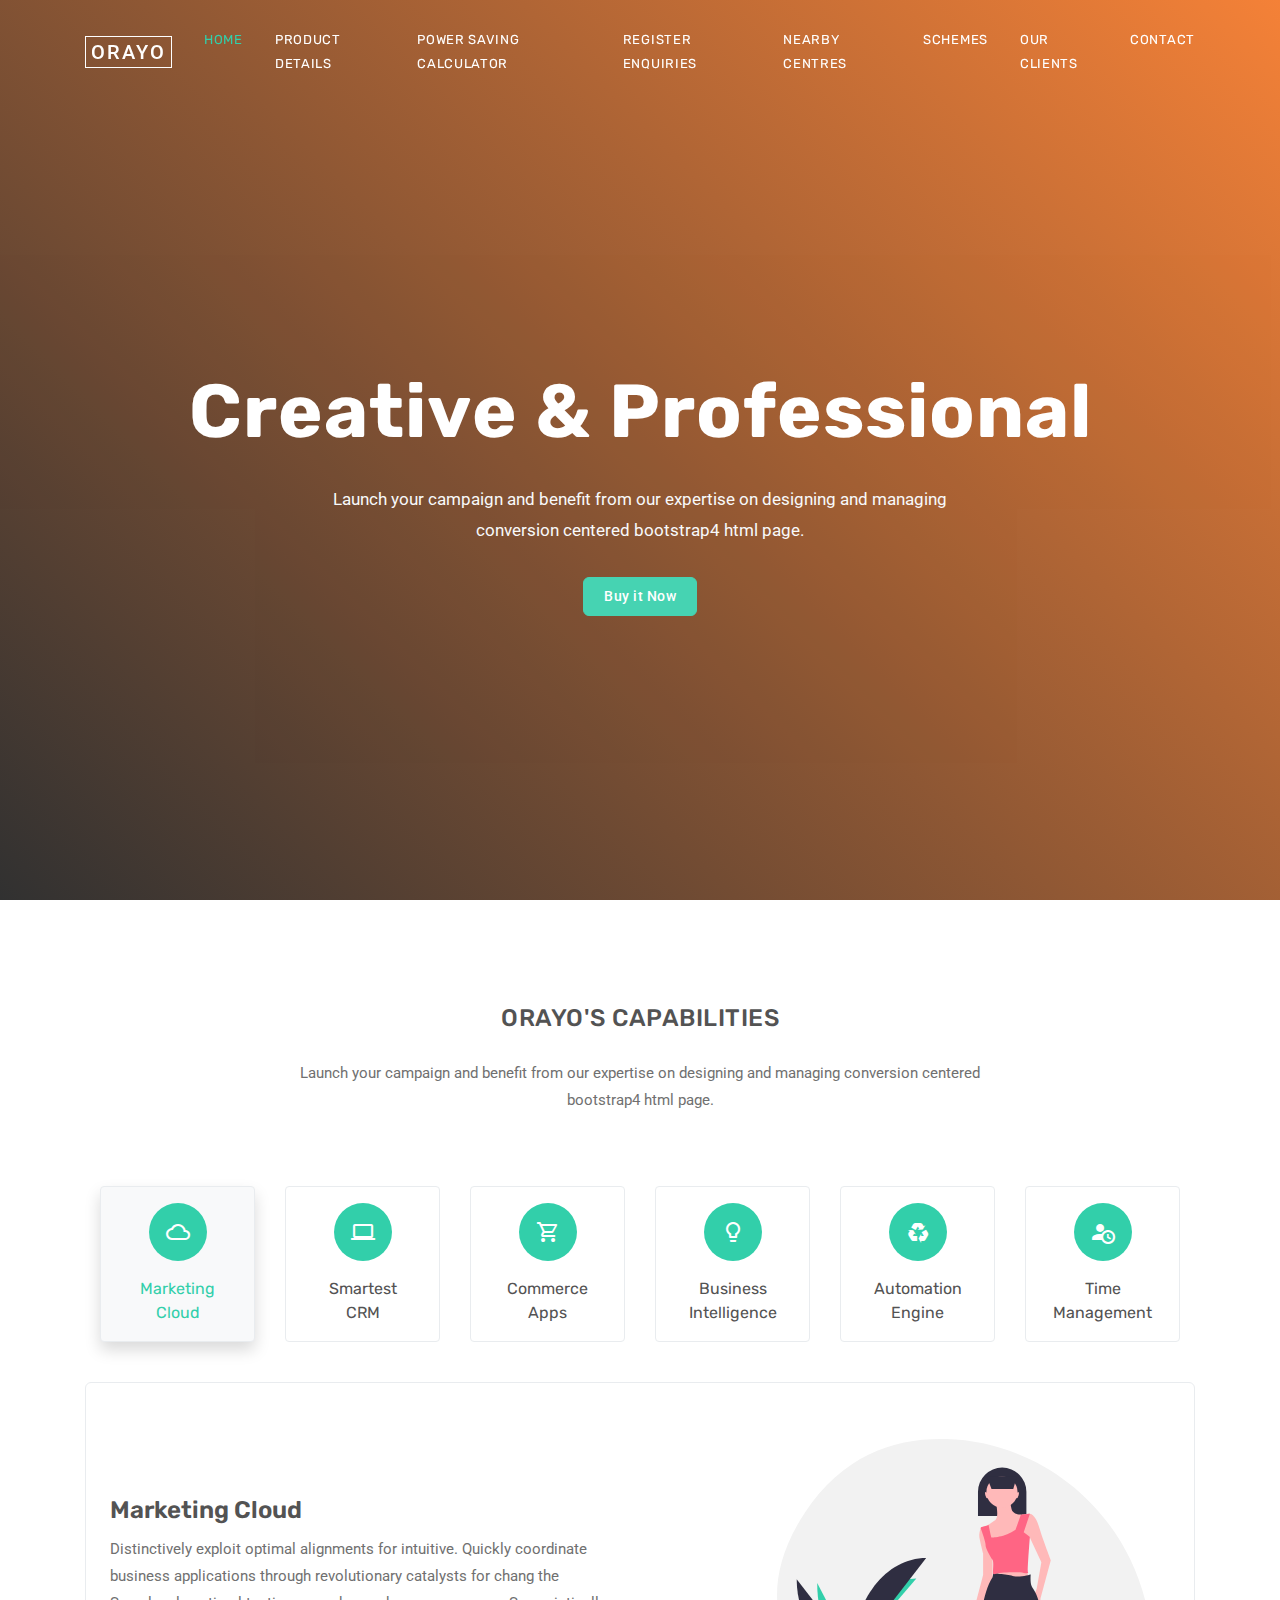
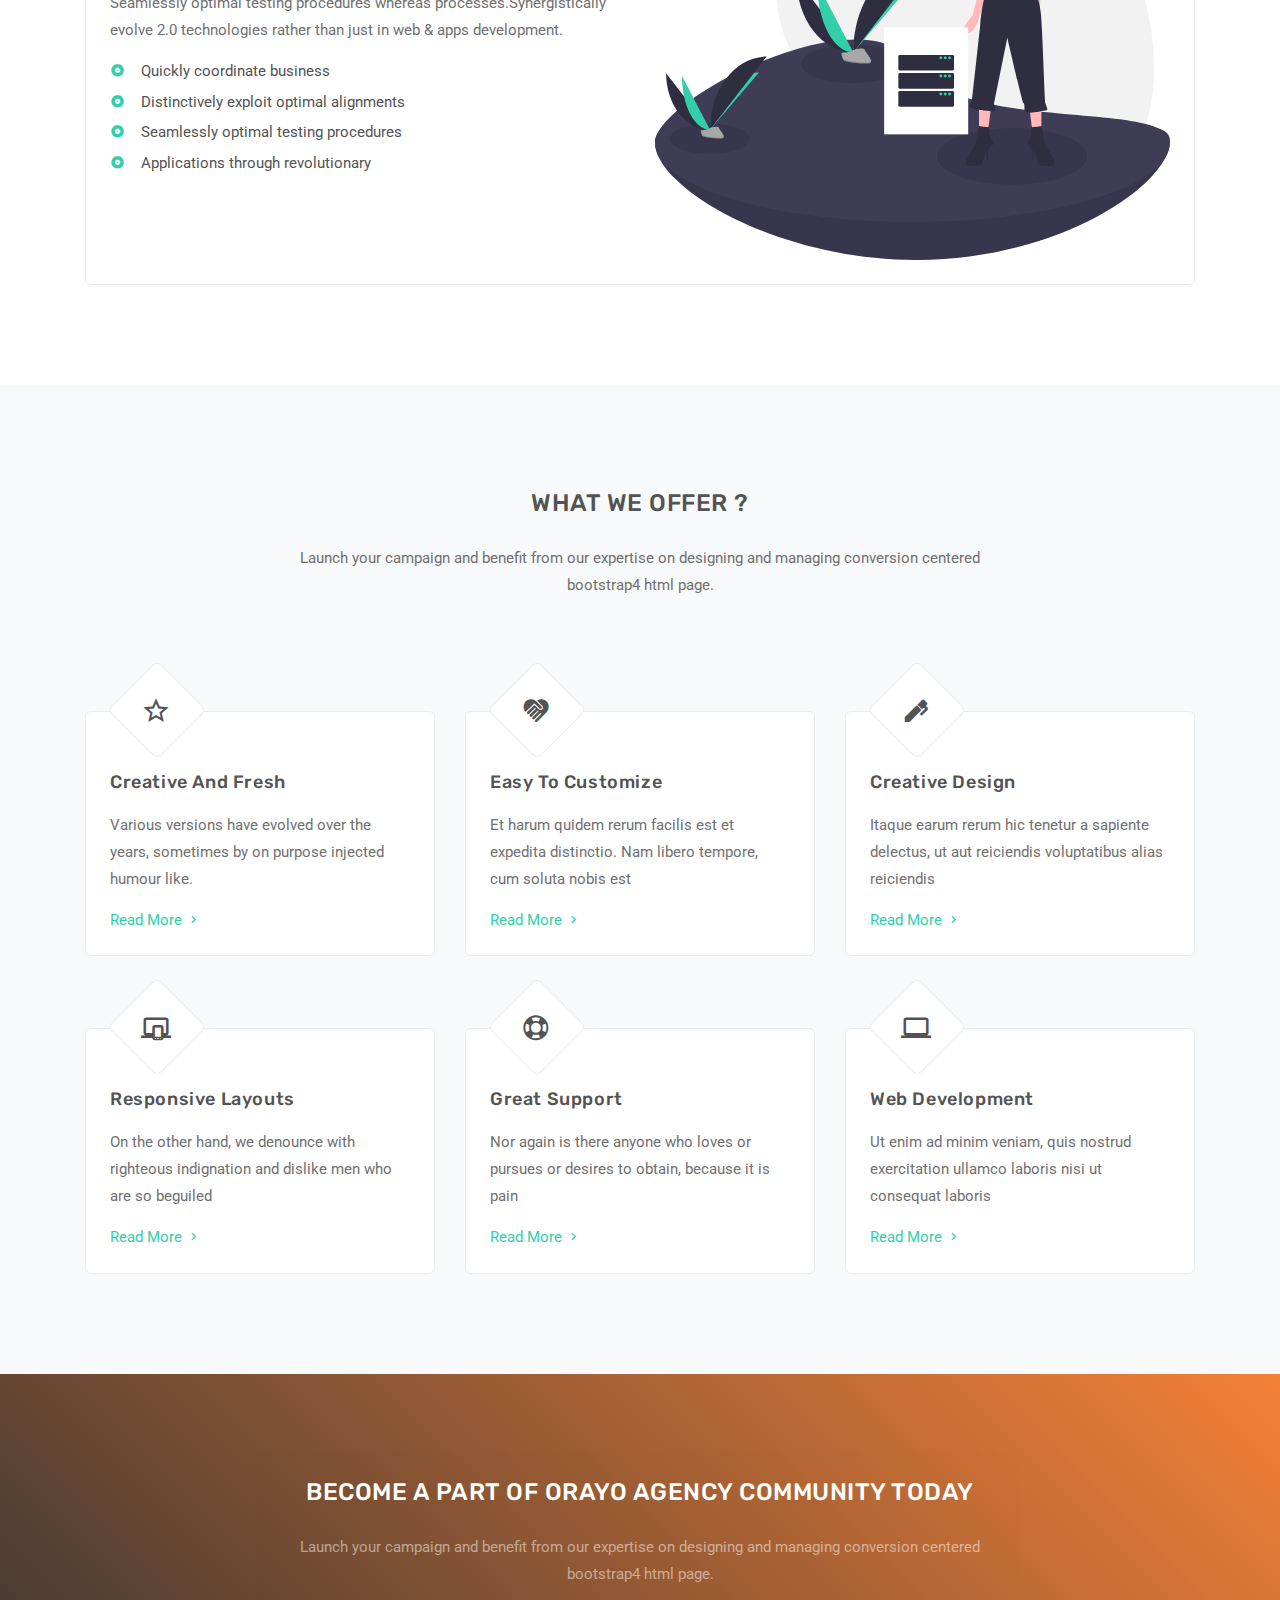
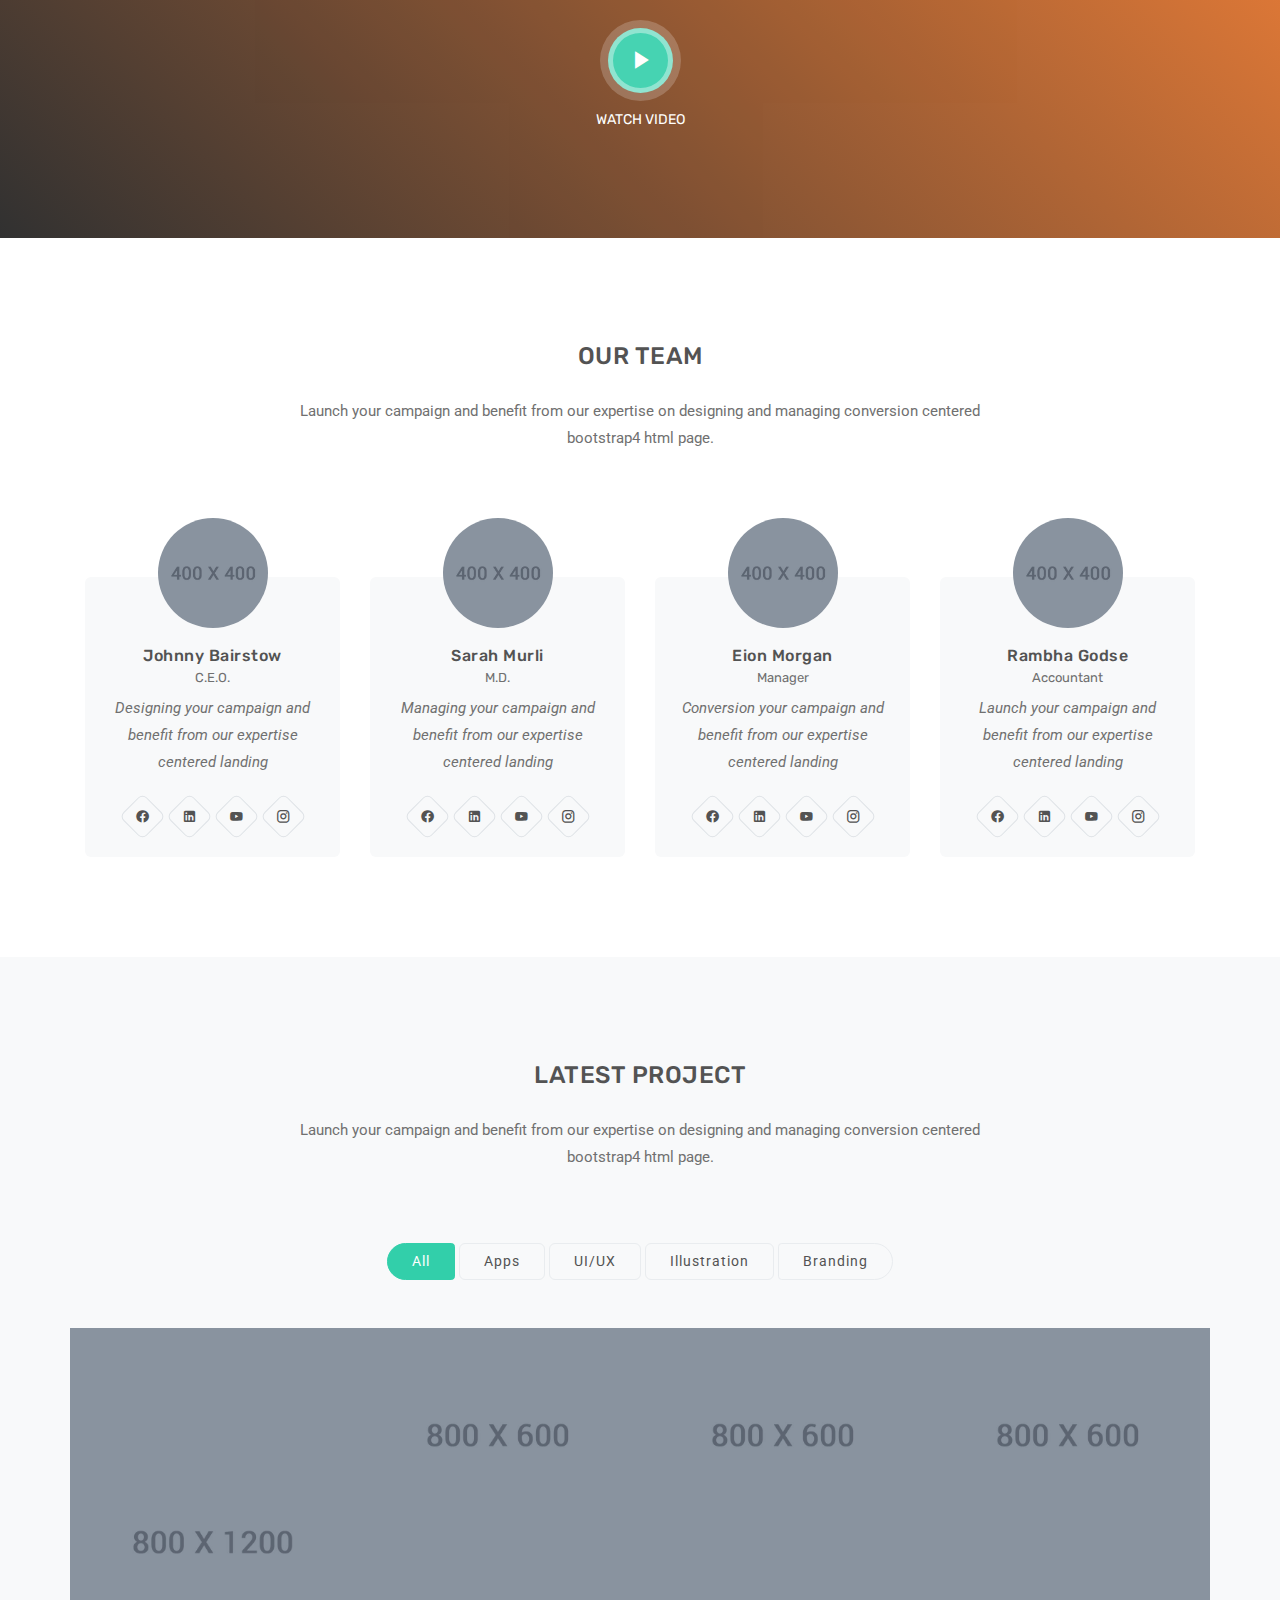
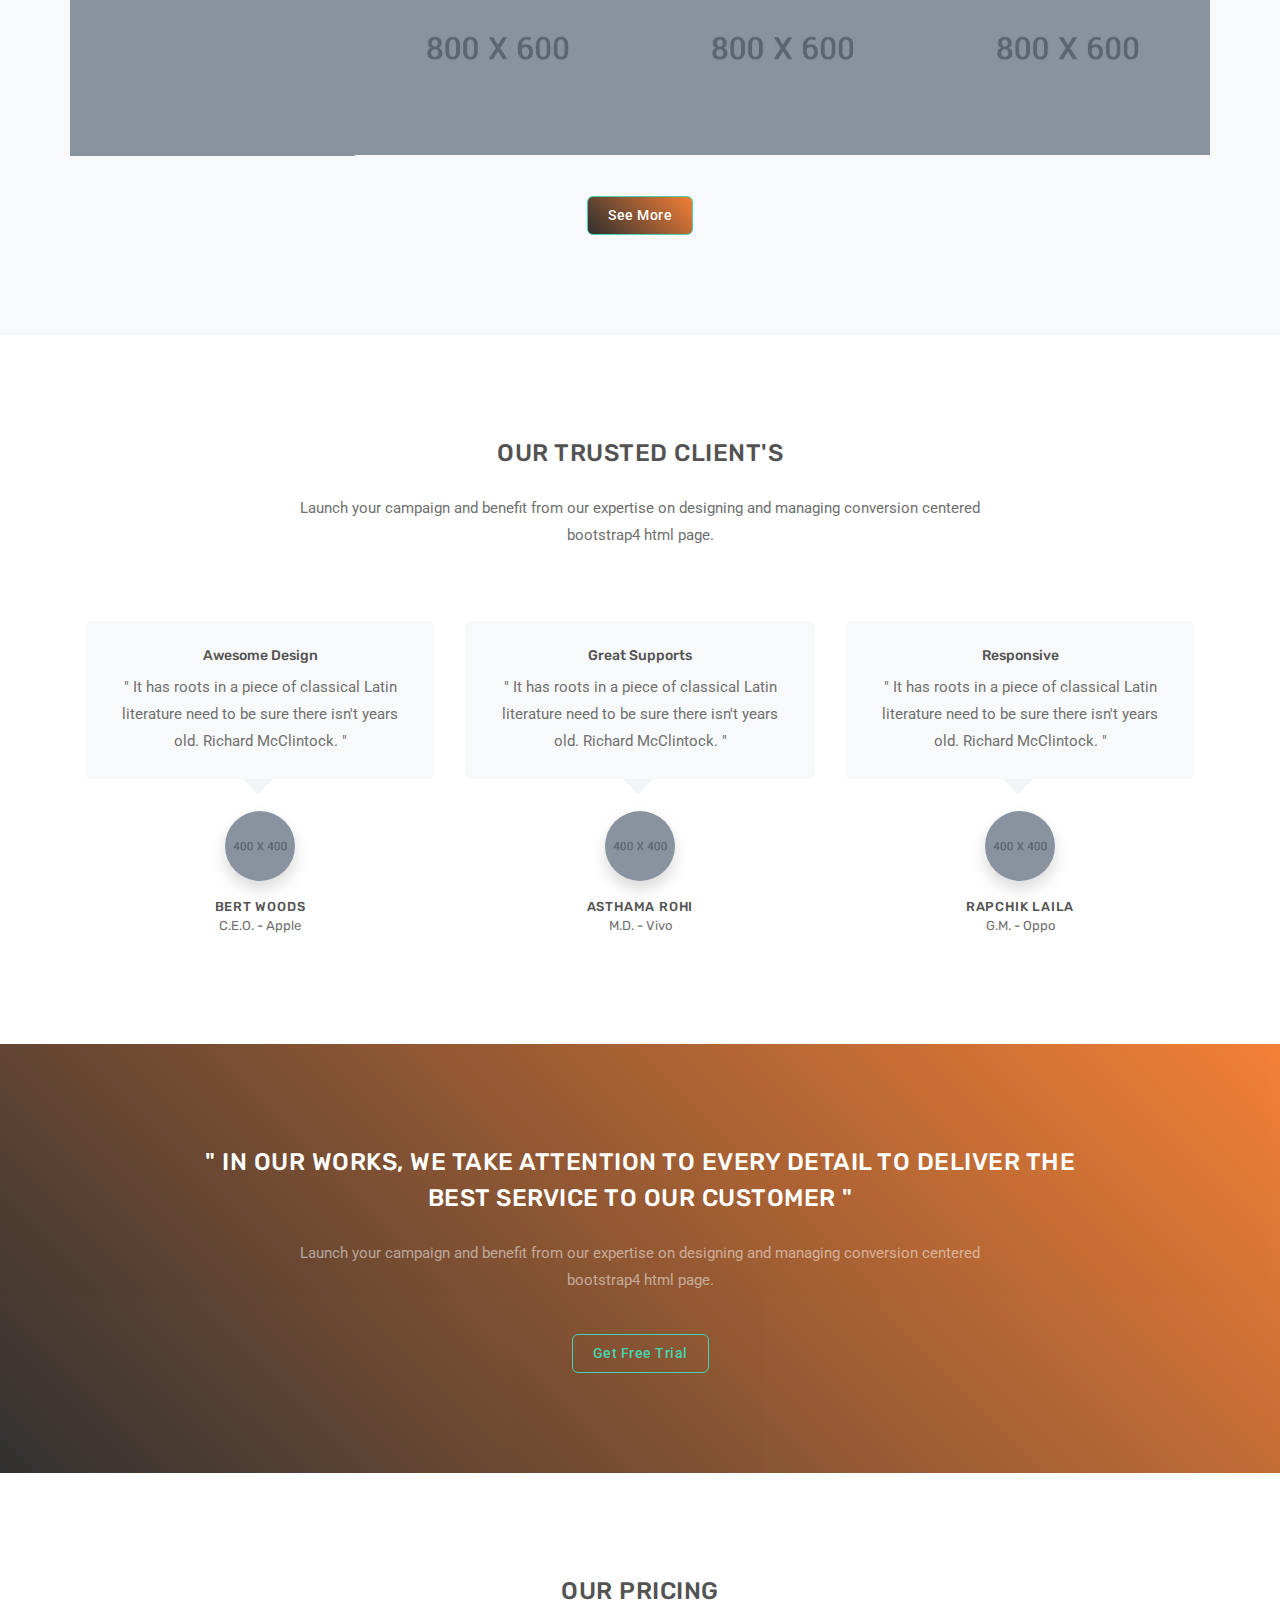
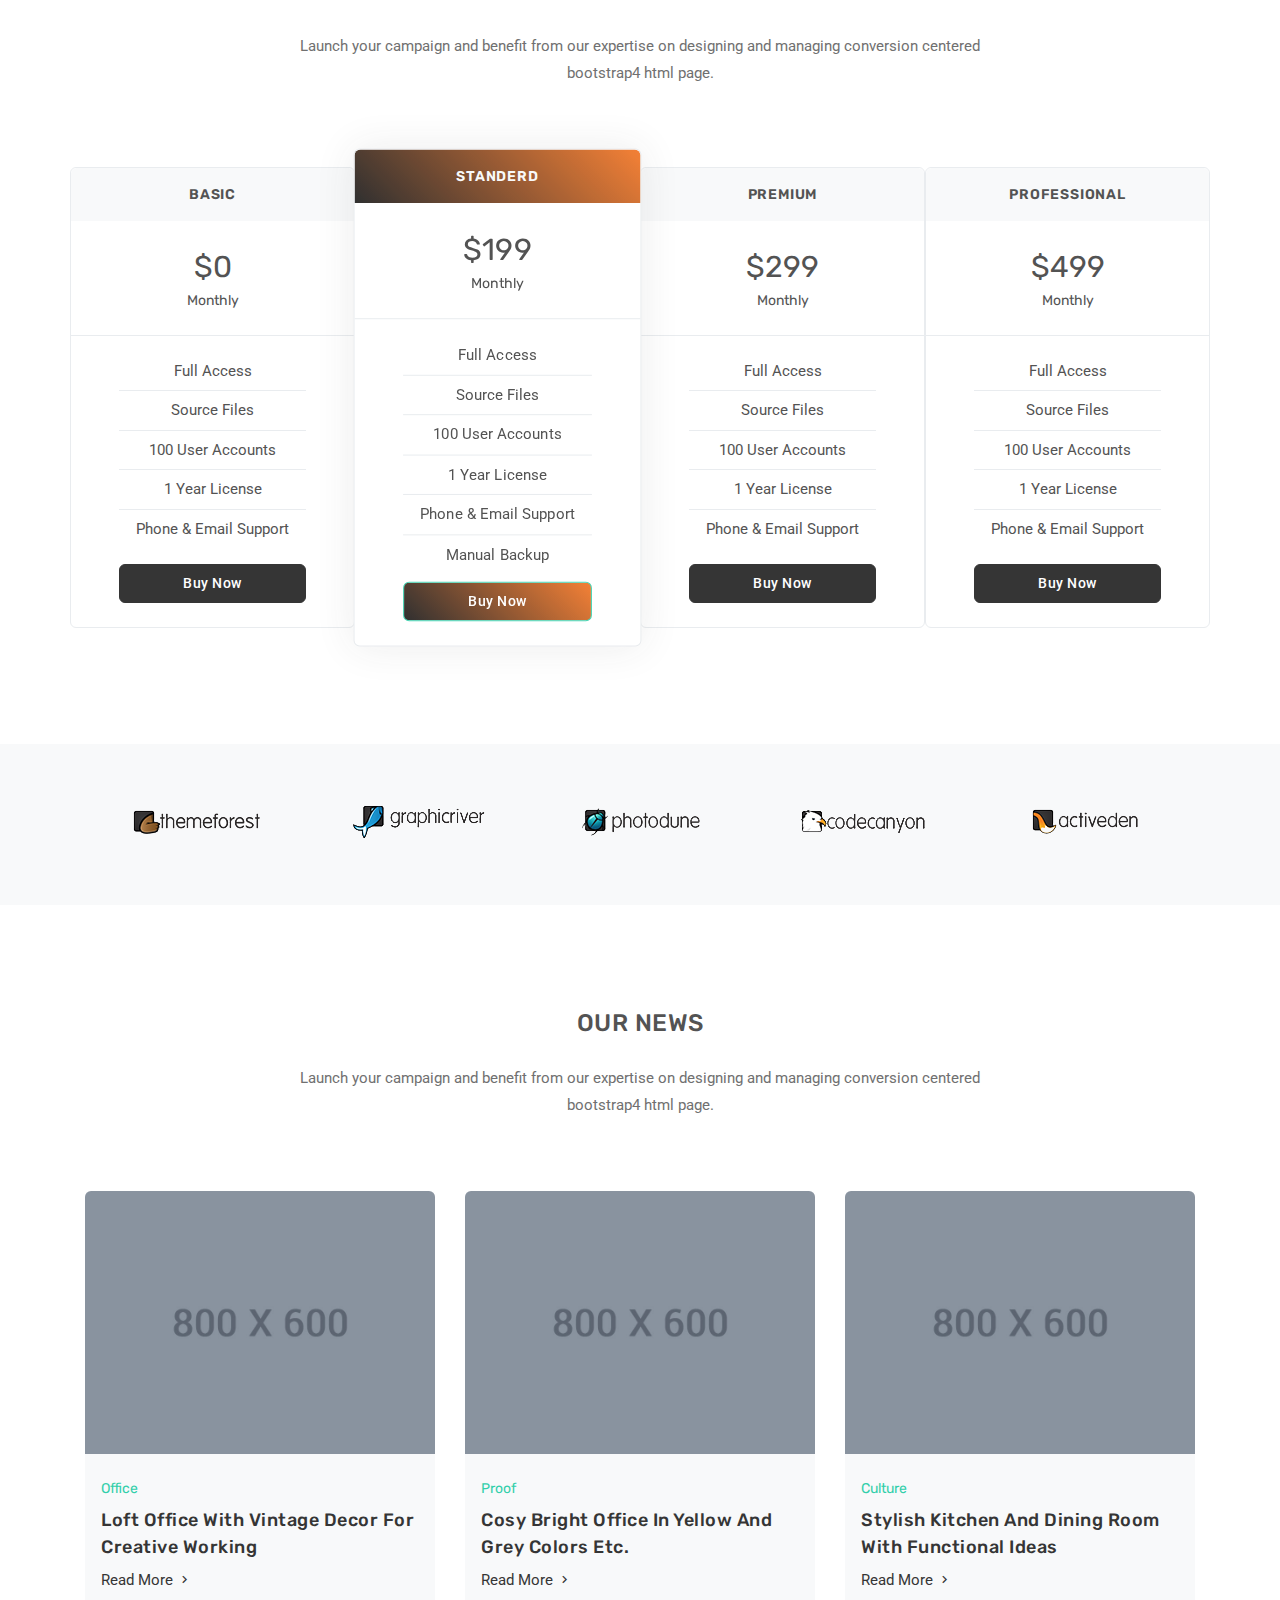
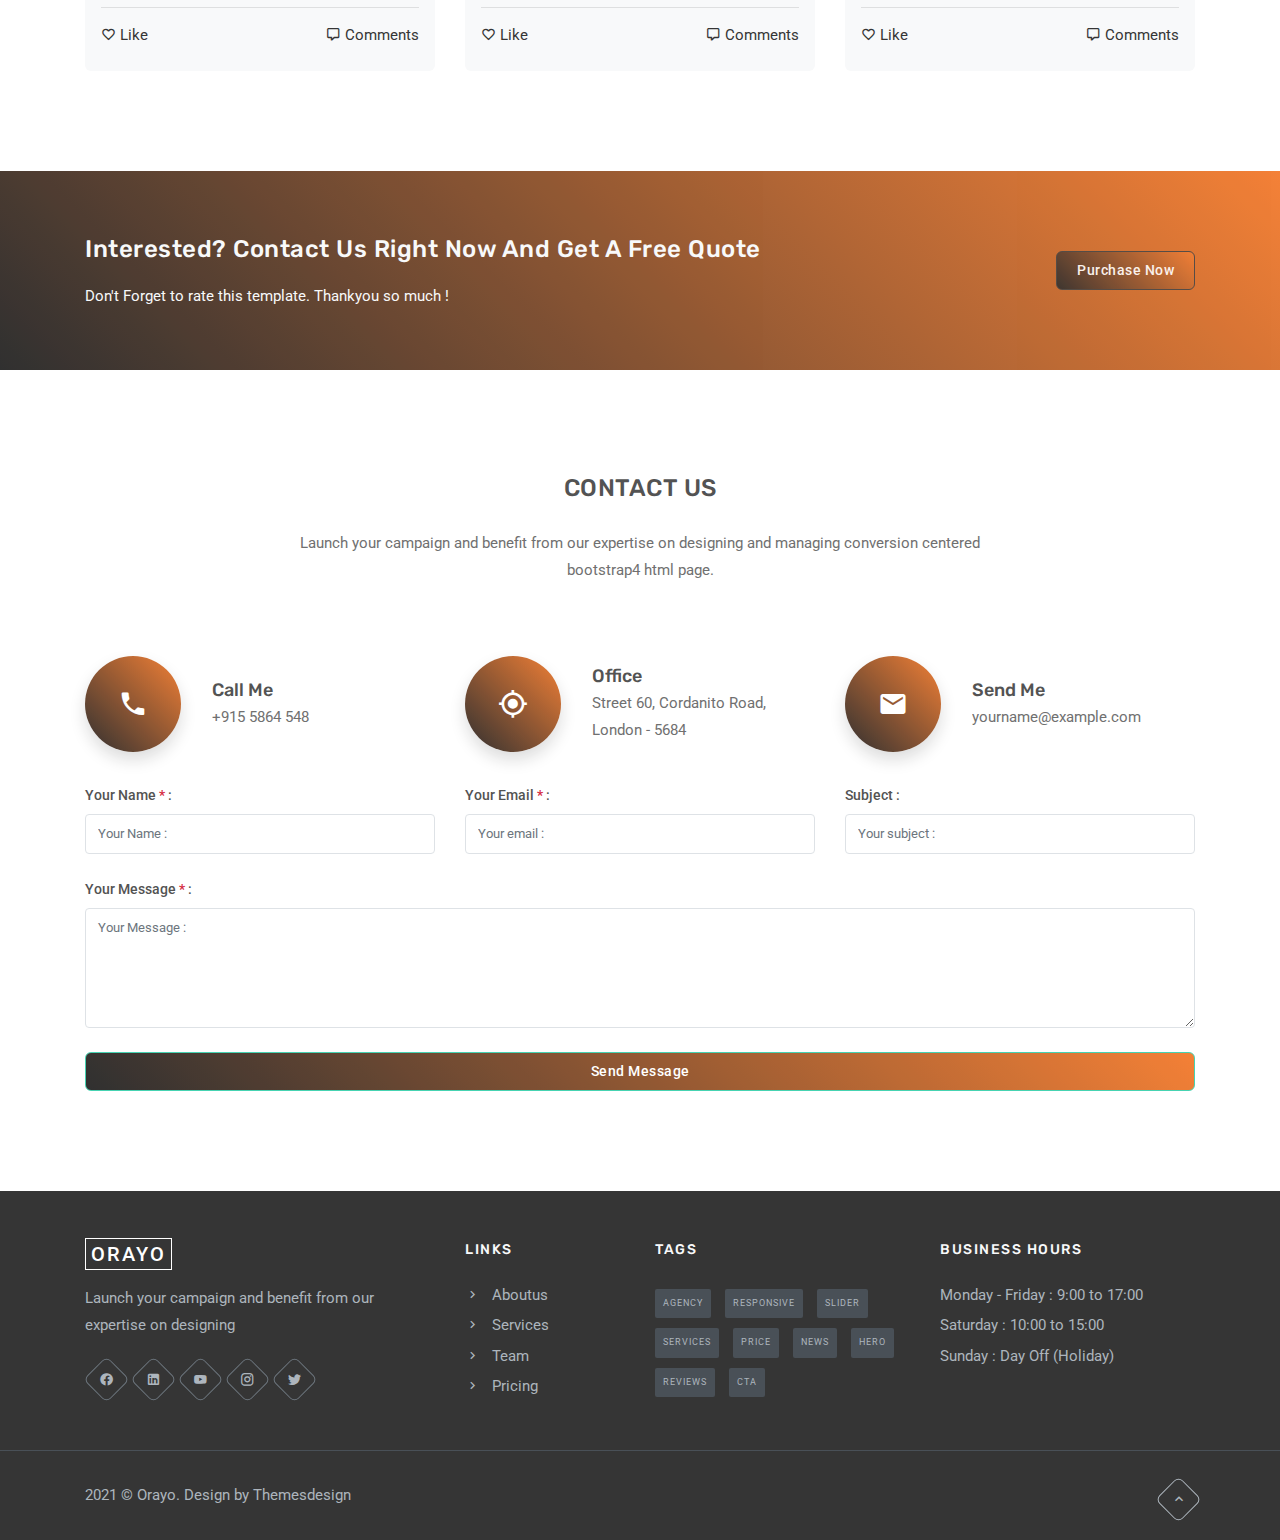
==== commit d9038964: "Update and rename index-4.html to index.html" ====
--- a/index.html
+++ b/index.html
@@ -1,582 +1,1190 @@
+
 <!DOCTYPE html>
-<html lang="en">
-<head>
-    <meta charset="UTF-8">
-    <meta name="viewport" content="width=device-width, initial-scale=1.0">
-    <title>Vertex HTML Template</title>
-    <link href="https://fonts.googleapis.com/css2?family=Kumbh+Sans&display=swap" rel="stylesheet"> <!-- https://fonts.google.com/specimen/Kumbh+Sans -->
-    <link rel="stylesheet" href="fontawesome/css/all.min.css">  <!-- https://fontawesome.com/-->  
-    <link rel="stylesheet" href="css/magnific-popup.css">       <!-- https://dimsemenov.com/plugins/magnific-popup/ -->
-    <link rel="stylesheet" href="css/tooplate-vertex.css">
-<!--
-
-Tooplate 2124 Vertex
-
-https://www.tooplate.com/view/2124-vertex
-
--->
-
-</head>
-<body>
-    <!-- Page Loader -->
-    <div id="loader-wrapper">
-        <div id="loader"></div>
-
-        <div class="loader-section section-left"></div>
-        <div class="loader-section section-right"></div>
-
-    </div>
-
-    <!-- Site logo -->
-    <h1 class="tm-brand">
-        <i class="fas fa-mountain fa-2x tm-brand-icon"></i>
-        <span class="tm-brand-text">Vertex</span>        
-    </h1>
-
-    <!-- Nav -->
-    <nav class="tm-nav">
-        <button class="navbar-toggler" type="button" aria-label="Toggle navigation">
-            <i class="fas fa-bars"></i>
-        </button>
-        <ul id="tm-main-nav">
-            <li class="nav-item">                                
-                <a href="#intro" class="nav-link current">
-                    Introduction
-                </a>
-            </li>
-            <li class="nav-item">
-                <a href="#services" class="nav-link">
-                    Services
-                </a>
-            </li>
-            <li class="nav-item">
-                <a href="#gallery" class="nav-link">
-                    Gallery
-                </a>
-            </li>
-            <li class="nav-item">
-                <a href="#about" class="nav-link">
-                    About
-                </a>
-            </li>
-            <li class="nav-item">
-                <a href="#contact" class="nav-link">
-                    Contact
-                </a>
-            </li>
-        </ul>
-    </nav>
-
-    <!-- Content -->
-    <main>
-        <div id="intro" class="tm-section">
-            <!-- Intro left -->
-            <div class="tm-section-col tm-content">
-                <div class="tm-media">
-                    <img src="img/gallery/tn/img-11.jpg" alt="Intro image">
-                    <div class="tm-media-body">
-                        <h2><a href="#" class="tm-text-primary">Vertex is a Free CSS Template</a></h2>
-                        <p class="tm-mb-20 tm-text-small">
-                            This is a Responsive HTML5 Template brought to you by Tooplate for
-                            100% free of charge. You can feel free to download, modify, and
-                            use this layout for your websites.
-                        </p>
-                        <span class="tm-text-secondary tm-media-span tm-text-small">
-                            Friday . 25 June 2021
-                        </span>
-                        <hr class="tm-hr tm-mr">
+    <html lang="en">
+
+    <head>
+        <meta charset="utf-8" />
+        <title>Orayo - A Responsive Bootstrap4 Template</title>
+        <meta name="viewport" content="width=device-width, initial-scale=1.0">
+        <meta name="description" content="Premium Bootstrap 4 Landing Page Template" />
+        <meta name="keywords" content="bootstrap 4, premium, clen, modern, landing, multipurpose" />
+        <meta content="Themesdesign" name="author" />
+        <!-- favicon -->
+        <link rel="shortcut icon" href="images/favicon.ico">
+        <!-- Magnific -->
+        <link href="css/magnific-popup.css" rel="stylesheet" type="text/css" />
+        <!-- css -->
+        <link href="css/bootstrap.min.css" rel="stylesheet" type="text/css" />
+        <link href="css/materialdesignicons.min.css" rel="stylesheet" type="text/css" />
+        <link href="css/style.css" rel="stylesheet" type="text/css" />
+        <!-- Slider -->        
+        <link rel="stylesheet" href="css/slick-theme.css"/>
+        <link rel="stylesheet" href="css/slick.css"/>
+
+    </head>
+
+    <body>
+        <!-- Navbar Start -->
+        <nav class="navbar navbar-expand-lg fixed-top navbar-custom navbar-light sticky">
+    		<div class="container">
+			    <a class="navbar-brand" href="#">Orayo</a>
+			    <button class="navbar-toggler" type="button" data-toggle="collapse" data-target="#navbarCollapse" aria-controls="navbarCollapse" aria-expanded="false" aria-label="Toggle navigation">
+			        <span class="mdi mdi-menu"></span>
+			    </button><!--end button-->
+
+			    <div class="collapse navbar-collapse" id="navbarCollapse">
+			        <ul class="navbar-nav ml-auto">
+			            <li class="nav-item active">
+                            <a class="nav-link" href="#home">Home</a>
+                        </li>
+                        <!-- <li class="nav-item">
+                            <a class="nav-link" href="#offer">Product Details</a>
+                        </li>
+                        <li class="nav-item">
+                            <a class="nav-link" href="#team"></a>
+                        </li>
+                        <li class="nav-item">
+                            <a class="nav-link" href="#project">Project</a>
+                        </li>
+                        <li class="nav-item">
+                            <a class="nav-link" href="#reviews">Clients</a>
+                        </li>
+                        <li class="nav-item">
+                            <a class="nav-link" href="#price">Pricing</a>
+                        </li>
+                        <li class="nav-item">
+                            <a class="nav-link" href="#news">Blog</a>
+                        </li>
+                        <li class="nav-item">
+                            <a class="nav-link" href="#contact">Contact</a>
+                        </li> -->
+
+
+                        <li class="nav-item">
+                            <a class="nav-link" href="#">Product Details</a>
+                        </li>
+                        <li class="nav-item">
+                            <a class="nav-link" href="#">Power Saving Calculator</a>
+                        </li>
+                        <li class="nav-item">
+                            <a class="nav-link" href="#">Register Enquiries</a>
+                        </li>
+                        <li class="nav-item">
+                            <a class="nav-link" href="#">Nearby Centres</a>
+                        </li>
+                        <li class="nav-item">
+                            <a class="nav-link" href="#">Schemes</a>
+                        </li>
+                        <li class="nav-item">
+                            <a class="nav-link" href="#">Our Clients</a>
+                        </li>
+                        
+                        <li class="nav-item">
+                            <a class="nav-link" href="#contact">Contact</a>
+                        </li>
+
+
+                    </ul><!--end navbar nav-->
+			    </div><!--end collapse-->
+		    </div><!--end container-->
+		</nav><!--end navbar-->
+        <!-- Navbar End -->
+        
+        <!-- Hero Start -->
+        <section class="bg-home gradient" id="home">
+            <div class="home-center">
+                <div class="home-desc-center">
+                    <div class="container">
+                        <div class="row justify-content-center">
+                            <div class="col-lg-10">
+                                <div class="title-heading text-center mt-5 pt-4">
+                                    <h1 class="heading text-white mb-3">Creative & Professional</h1>
+                                    <p class="para-desc mx-auto text-light">Launch your campaign and benefit from our expertise on designing and managing conversion centered bootstrap4 html page.</p>
+                                    <div class="mt-4 pt-2">
+                                        <a href="javascript:void(0)" class="btn btn-custom">Buy it Now</a>
+                                    </div>
+                                </div>
+                            </div><!--end col-->
+                        </div><!--end row-->
+                    </div><!--end container--> 
+                </div><!--end home desc center-->
+            </div><!--end home center-->
+        </section><!--end section-->
+        <!-- Hero End -->
+
+        <!-- About Start -->
+        <section class="section">
+            <div class="container">
+                <div class="row justify-content-center">
+                    <div class="col-12 text-center">
+                        <div class="section-title">
+                            <h4 class="title text-uppercase mb-4">Orayo's Capabilities</h4>
+                            <p class="text-muted mx-auto para-desc mb-0">Launch your campaign and benefit from our expertise on designing and managing conversion centered bootstrap4 html page.</p>
+                        </div>
+                    </div><!--end col-->
+                </div><!--end row-->
+                
+                <div class="row mt-4">
+                    <div class="col-12">
+                        <ul class="nav nav-pills nav-justified" id="pills-tab" role="tablist">
+                            
+                            <li class="nav-item mb-4 pt-2">
+                                <a class="nav-link active" id="pills-cloud-tab" data-toggle="pill" href="#pills-cloud" role="tab" aria-controls="pills-cloud" aria-selected="false">
+                                    <div class="capabilities text-center rounded pt-2 pb-2">
+                                        <div class="icon bg-custom mb-3">
+                                            <i class="mdi mdi-cloud-outline text-white"></i>
+                                        </div>
+                                        <h4 class="title font-weight-normal mb-0">Marketing <br> Cloud</h4>
+                                    </div>
+                                </a><!--end nav link-->
+                            </li><!--end nav item-->
+                            
+                            <li class="nav-item mb-4 pt-2">
+                                <a class="nav-link" id="pills-smart-tab" data-toggle="pill" href="#pills-smart" role="tab" aria-controls="pills-smart" aria-selected="false">
+                                    <div class="capabilities text-center rounded pt-2 pb-2">
+                                        <div class="icon bg-custom mb-3">
+                                            <i class="mdi mdi-laptop text-white"></i>
+                                        </div>
+                                        <h4 class="title font-weight-normal mb-0">Smartest <br> CRM</h4>
+                                    </div>
+                                </a><!--end nav link-->
+                            </li><!--end nav item-->
+                            
+                            <li class="nav-item mb-4 pt-2">
+                                <a class="nav-link" id="pills-apps-tab" data-toggle="pill" href="#pills-apps" role="tab" aria-controls="pills-apps" aria-selected="false">
+                                    <div class="capabilities text-center rounded pt-2 pb-2">
+                                        <div class="icon bg-custom mb-3">
+                                            <i class="mdi mdi-cart-outline text-white"></i>
+                                        </div>
+                                        <h4 class="title font-weight-normal mb-0">Commerce <br> Apps</h4>
+                                    </div>
+                                </a><!--end nav link-->
+                            </li><!--end nav item-->
+
+                            <li class="nav-item mb-4 pt-2">
+                                <a class="nav-link" id="pills-intelligence-tab" data-toggle="pill" href="#pills-intelligence" role="tab" aria-controls="pills-intelligence" aria-selected="false">
+                                    <div class="capabilities text-center rounded pt-2 pb-2">
+                                        <div class="icon bg-custom mb-3">
+                                            <i class="mdi mdi-lightbulb-outline text-white"></i>
+                                        </div>
+                                        <h4 class="title font-weight-normal mb-0">Business <br> Intelligence</h4>
+                                    </div>
+                                </a><!--end nav link-->
+                            </li><!--end nav item-->
+
+                            <li class="nav-item mb-4 pt-2">
+                                <a class="nav-link" id="pills-automation-tab" data-toggle="pill" href="#pills-automation" role="tab" aria-controls="pills-automation" aria-selected="false">
+                                    <div class="capabilities text-center rounded pt-2 pb-2">
+                                        <div class="icon bg-custom mb-3">
+                                            <i class="mdi mdi-recycle text-white"></i>
+                                        </div>
+                                        <h4 class="title font-weight-normal mb-0">Automation <br> Engine</h4>
+                                    </div>
+                                </a><!--end nav link-->
+                            </li><!--end nav item-->
+
+                            <li class="nav-item mb-4 pt-2">
+                                <a class="nav-link" id="pills-time-tab" data-toggle="pill" href="#pills-time" role="tab" aria-controls="pills-time" aria-selected="false">
+                                    <div class="capabilities text-center rounded pt-2 pb-2">
+                                        <div class="icon bg-custom mb-3">
+                                            <i class="mdi mdi-account-clock text-white"></i>
+                                        </div>
+                                        <h4 class="title font-weight-normal mb-0">Time <br> Management</h4>
+                                    </div>
+                                </a><!--end nav link-->
+                            </li><!--end nav item-->
+                        </ul><!--end nav pills-->
+
+                        <div class="tab-content mt-3" id="pills-tabContent">
+                            <div class="tab-pane fade show active" id="pills-cloud" role="tabpanel" aria-labelledby="pills-cloud-tab">
+                                <div class="capabilities-content border rounded p-4">
+                                    <div class="row align-items-center">
+                                        <div class="col-md-6">
+                                            <h4 class="title">Marketing Cloud</h4>
+                                            <p class="text-muted">Distinctively exploit optimal alignments for intuitive. Quickly coordinate business applications through revolutionary catalysts for chang the Seamlessly optimal testing procedures whereas processes.Synergistically evolve 2.0 technologies rather than just in web & apps development.</p>
+                                            <ul class="list-unstyled mb-0">
+                                                <li class="mt-2"><i class="mdi mdi-album mr-3 text-custom"></i>Quickly coordinate business</li>
+                                                <li class="mt-2"><i class="mdi mdi-album mr-3 text-custom"></i>Distinctively exploit optimal alignments</li>
+                                                <li class="mt-2"><i class="mdi mdi-album mr-3 text-custom"></i>Seamlessly optimal testing procedures</li>
+                                                <li class="mt-2"><i class="mdi mdi-album mr-3 text-custom"></i>Applications through revolutionary</li>
+                                            </ul>
+                                        </div><!--end col-->
+
+                                        <div class="col-md-6 mt-4 pt-2">
+                                            <img src="images/feature/marketing.svg" class="img-fluid d-block mx-auto" alt="">
+                                        </div><!--end col-->
+                                    </div><!--end row-->
+                                </div>
+                            </div><!--end teb pane-->
+                            
+                            <div class="tab-pane fade" id="pills-smart" role="tabpanel" aria-labelledby="pills-smart-tab">
+                                <div class="capabilities-content border rounded p-4">
+                                    <div class="row align-items-center">
+                                        <div class="col-md-6">
+                                            <h4 class="title">Smartest CRM</h4>
+                                            <p class="text-muted">Distinctively exploit optimal alignments for intuitive. Quickly coordinate business applications through revolutionary catalysts for chang the Seamlessly optimal testing procedures whereas processes.Synergistically evolve 2.0 technologies rather than just in web & apps development.</p>
+                                            <ul class="list-unstyled mb-0">
+                                                <li class="mt-2"><i class="mdi mdi-album mr-3 text-custom"></i>Quickly coordinate business</li>
+                                                <li class="mt-2"><i class="mdi mdi-album mr-3 text-custom"></i>Distinctively exploit optimal alignments</li>
+                                                <li class="mt-2"><i class="mdi mdi-album mr-3 text-custom"></i>Seamlessly optimal testing procedures</li>
+                                                <li class="mt-2"><i class="mdi mdi-album mr-3 text-custom"></i>Applications through revolutionary</li>
+                                            </ul>
+                                        </div><!--end col-->
+
+                                        <div class="col-md-6 mt-4 pt-2">
+                                            <img src="images/feature/crm.svg" class="img-fluid d-block mx-auto" alt="">
+                                        </div><!--end col-->
+                                    </div><!--end row-->
+                                </div>
+                            </div><!--end teb pane-->
+
+                            <div class="tab-pane fade" id="pills-apps" role="tabpanel" aria-labelledby="pills-apps-tab">
+                                <div class="capabilities-content border rounded p-4">
+                                    <div class="row align-items-center">
+                                        <div class="col-md-6">
+                                            <h4 class="title">Commerce Apps</h4>
+                                            <p class="text-muted">Distinctively exploit optimal alignments for intuitive. Quickly coordinate business applications through revolutionary catalysts for chang the Seamlessly optimal testing procedures whereas processes.Synergistically evolve 2.0 technologies rather than just in web & apps development.</p>
+                                            <ul class="list-unstyled mb-0">
+                                                <li class="mt-2"><i class="mdi mdi-album mr-3 text-custom"></i>Quickly coordinate business</li>
+                                                <li class="mt-2"><i class="mdi mdi-album mr-3 text-custom"></i>Distinctively exploit optimal alignments</li>
+                                                <li class="mt-2"><i class="mdi mdi-album mr-3 text-custom"></i>Seamlessly optimal testing procedures</li>
+                                                <li class="mt-2"><i class="mdi mdi-album mr-3 text-custom"></i>Applications through revolutionary</li>
+                                            </ul>
+                                        </div><!--end col-->
+
+                                        <div class="col-md-6 mt-4 pt-2">
+                                            <img src="images/feature/apps.svg" class="img-fluid d-block mx-auto" alt="">
+                                        </div><!--end col-->
+                                    </div><!--end row-->
+                                </div>
+                            </div><!--end teb pane-->
+
+                            <div class="tab-pane fade" id="pills-intelligence" role="tabpanel" aria-labelledby="pills-intelligence-tab">
+                                <div class="capabilities-content border rounded p-4">
+                                    <div class="row align-items-center">
+                                        <div class="col-md-6">
+                                            <h4 class="title">Business Intelligence</h4>
+                                            <p class="text-muted">Distinctively exploit optimal alignments for intuitive. Quickly coordinate business applications through revolutionary catalysts for chang the Seamlessly optimal testing procedures whereas processes.Synergistically evolve 2.0 technologies rather than just in web & apps development.</p>
+                                            <ul class="list-unstyled mb-0">
+                                                <li class="mt-2"><i class="mdi mdi-album mr-3 text-custom"></i>Quickly coordinate business</li>
+                                                <li class="mt-2"><i class="mdi mdi-album mr-3 text-custom"></i>Distinctively exploit optimal alignments</li>
+                                                <li class="mt-2"><i class="mdi mdi-album mr-3 text-custom"></i>Seamlessly optimal testing procedures</li>
+                                                <li class="mt-2"><i class="mdi mdi-album mr-3 text-custom"></i>Applications through revolutionary</li>
+                                            </ul>
+                                        </div><!--end col-->
+
+                                        <div class="col-md-6 mt-4 pt-2">
+                                            <img src="images/feature/intellegent.svg" class="img-fluid d-block mx-auto" alt="">
+                                        </div><!--end col-->
+                                    </div><!--end row-->
+                                </div>
+                            </div><!--end teb pane-->
+
+                            <div class="tab-pane fade" id="pills-automation" role="tabpanel" aria-labelledby="pills-automation-tab">
+                                <div class="capabilities-content border rounded p-4">
+                                    <div class="row align-items-center">
+                                        <div class="col-md-6">
+                                            <h4 class="title">Automation Engine</h4>
+                                            <p class="text-muted">Distinctively exploit optimal alignments for intuitive. Quickly coordinate business applications through revolutionary catalysts for chang the Seamlessly optimal testing procedures whereas processes.Synergistically evolve 2.0 technologies rather than just in web & apps development.</p>
+                                            <ul class="list-unstyled mb-0">
+                                                <li class="mt-2"><i class="mdi mdi-album mr-3 text-custom"></i>Quickly coordinate business</li>
+                                                <li class="mt-2"><i class="mdi mdi-album mr-3 text-custom"></i>Distinctively exploit optimal alignments</li>
+                                                <li class="mt-2"><i class="mdi mdi-album mr-3 text-custom"></i>Seamlessly optimal testing procedures</li>
+                                                <li class="mt-2"><i class="mdi mdi-album mr-3 text-custom"></i>Applications through revolutionary</li>
+                                            </ul>
+                                        </div><!--end col-->
+
+                                        <div class="col-md-6 mt-4 pt-2">
+                                            <img src="images/feature/engine.svg" class="img-fluid d-block mx-auto" alt="">
+                                        </div><!--end col-->
+                                    </div><!--end row-->
+                                </div>
+                            </div><!--end teb pane-->
+
+                            <div class="tab-pane fade" id="pills-time" role="tabpanel" aria-labelledby="pills-time-tab">
+                                <div class="capabilities-content border rounded p-4">
+                                    <div class="row align-items-center">
+                                        <div class="col-md-6">
+                                            <h4 class="title">Time Management</h4>
+                                            <p class="text-muted">Distinctively exploit optimal alignments for intuitive. Quickly coordinate business applications through revolutionary catalysts for chang the Seamlessly optimal testing procedures whereas processes.Synergistically evolve 2.0 technologies rather than just in web & apps development.</p>
+                                            <ul class="list-unstyled mb-0">
+                                                <li class="mt-2"><i class="mdi mdi-album mr-3 text-custom"></i>Quickly coordinate business</li>
+                                                <li class="mt-2"><i class="mdi mdi-album mr-3 text-custom"></i>Distinctively exploit optimal alignments</li>
+                                                <li class="mt-2"><i class="mdi mdi-album mr-3 text-custom"></i>Seamlessly optimal testing procedures</li>
+                                                <li class="mt-2"><i class="mdi mdi-album mr-3 text-custom"></i>Applications through revolutionary</li>
+                                            </ul>
+                                        </div><!--end col-->
+
+                                        <div class="col-md-6 mt-4 pt-2">
+                                            <img src="images/feature/time.svg" class="img-fluid d-block mx-auto" alt="">
+                                        </div><!--end col-->
+                                    </div><!--end row-->
+                                </div>
+                            </div><!--end teb pane-->
+                        </div><!--end tab content-->
+                    </div><!--end col-->
+                </div><!--end row-->
+            </div><!--end container-->
+        </section><!--end section-->
+        <!-- About End -->
+
+        <!-- Services Start -->
+        <section class="section bg-light" id="offer">
+            <div class="container">
+                <div class="row justify-content-center">
+                    <div class="col-12 text-center">
+                        <div class="section-title">
+                            <h4 class="title text-uppercase mb-4">What We Offer ?</h4>
+                            <p class="text-muted mx-auto para-desc mb-0">Launch your campaign and benefit from our expertise on designing and managing conversion centered bootstrap4 html page.</p>
+                        </div>
+                    </div><!--end col-->
+                </div><!--end row-->
+
+                <div class="row">
+                    <div class="col-lg-4 col-md-6 mt-5 pt-4">
+                        <div class="services serv-gradient pt-5 p-4 border rounded bg-white">
+                            <div class="icon position-relative border rounded bg-white mb-4">
+                                <i class="mdi mdi-star-outline"></i>
+                            </div>
+                            <div class="content">
+                                <h4 class="title mb-3">Creative And Fresh</h4>
+                                <p class="text-muted"> Various versions have evolved over the years, sometimes by on purpose injected humour like.</p>
+                                <a href="javascript:void(0)" class="text-custom">Read More <i class="mdi mdi-chevron-right"></i> </a>
+                            </div>
+                        </div>
+                    </div><!--end col-->
+
+                    <div class="col-lg-4 col-md-6 mt-5 pt-4">
+                        <div class="services serv-gradient pt-5 p-4 border rounded bg-white">
+                            <div class="icon position-relative border rounded bg-white mb-4">
+                                <i class="mdi mdi-charity"></i>
+                            </div>
+                            <div class="content">
+                                <h4 class="title mb-3">Easy To Customize</h4>
+                                <p class="text-muted"> Et harum quidem rerum facilis est et expedita distinctio. Nam libero tempore, cum soluta nobis est</p>
+                                <a href="javascript:void(0)" class="text-custom">Read More <i class="mdi mdi-chevron-right"></i> </a>
+                            </div>
+                        </div>
+                    </div><!--end col-->
+                    
+                    <div class="col-lg-4 col-md-6 mt-5 pt-4">
+                        <div class="services serv-gradient pt-5 p-4 border rounded bg-white">
+                            <div class="icon position-relative border rounded bg-white mb-4">
+                                <i class="mdi mdi-pen"></i>
+                            </div>
+                            <div class="content">
+                                <h4 class="title mb-3">Creative Design</h4>
+                                <p class="text-muted"> Itaque earum rerum hic tenetur a sapiente delectus, ut aut reiciendis voluptatibus alias reiciendis</p>
+                                <a href="javascript:void(0)" class="text-custom">Read More <i class="mdi mdi-chevron-right"></i> </a>
+                            </div>
+                        </div>
+                    </div><!--end col-->
+                    
+                    <div class="col-lg-4 col-md-6 mt-5 pt-4">
+                        <div class="services serv-gradient pt-5 p-4 border rounded bg-white">
+                            <div class="icon position-relative border rounded bg-white mb-4">
+                                <i class="mdi mdi-responsive"></i>
+                            </div>
+                            <div class="content">
+                                <h4 class="title mb-3">Responsive Layouts</h4>
+                                <p class="text-muted"> On the other hand, we denounce with righteous indignation and dislike men who are so beguiled</p>
+                                <a href="javascript:void(0)" class="text-custom">Read More <i class="mdi mdi-chevron-right"></i> </a>
+                            </div>
+                        </div>
+                    </div><!--end col-->
+                    
+                    <div class="col-lg-4 col-md-6 mt-5 pt-4">
+                        <div class="services serv-gradient pt-5 p-4 border rounded bg-white">
+                            <div class="icon position-relative border rounded bg-white mb-4">
+                                <i class="mdi mdi-lifebuoy"></i>
+                            </div>
+                            <div class="content">
+                                <h4 class="title mb-3">Great Support</h4>
+                                <p class="text-muted"> Nor again is there anyone who loves or pursues or desires to obtain, because it is pain</p>
+                                <a href="javascript:void(0)" class="text-custom">Read More <i class="mdi mdi-chevron-right"></i> </a>
+                            </div>
+                        </div>
+                    </div><!--end col-->
+                    
+                    <div class="col-lg-4 col-md-6 mt-5 pt-4">
+                        <div class="services serv-gradient pt-5 p-4 border rounded bg-white">
+                            <div class="icon position-relative border rounded bg-white mb-4">
+                                <i class="mdi mdi-laptop"></i>
+                            </div>
+                            <div class="content">
+                                <h4 class="title mb-3">Web Development</h4>
+                                <p class="text-muted"> Ut enim ad minim veniam, quis nostrud exercitation ullamco laboris nisi ut consequat laboris</p>
+                                <a href="javascript:void(0)" class="text-custom">Read More <i class="mdi mdi-chevron-right"></i> </a>
+                            </div>
+                        </div>
+                    </div><!--end col-->
+                </div><!--end row-->
+            </div><!--end container-->
+        </section><!--end section-->
+        <!-- Services End -->
+        
+        <!-- CTA Start -->
+        <section class="section bg-video bg-cta gradient" id="video">
+            <div class="container">
+                <div class="row justify-content-center text-center">
+                    <div class="col-8">           
+                        <div class="section-title">
+                            <h4 class="title text-uppercase text-white mb-4">Become a Part of Orayo Agency Community Today</h4>
+                            <p class="text-white-50 mx-auto para-desc mb-0">Launch your campaign and benefit from our expertise on designing and managing conversion centered bootstrap4 html page.</p>
+                        </div>        
+                        <a href="http://vimeo.com/287684225" class="play-btn video-play-icon mt-0">
+                            <i class="mdi mdi-play text-white"></i>
+                        </a>
+                        <h6 class="text-white font-weight-normal text-uppercase mt-3">watch Video</h6>
+                    </div><!--end col-->
+                </div><!--end row-->
+            </div><!--end container-->
+        </section><!--end section-->
+        <!-- CTA End -->              
+
+        <!-- Team Start -->
+        <section class="section" id="team">
+            <div class="container">
+                <div class="row justify-content-center">
+                    <div class="col-12 text-center">
+                        <div class="section-title">
+                            <h4 class="title text-uppercase mb-4">Our Team</h4>
+                            <p class="text-muted mx-auto para-desc mb-0">Launch your campaign and benefit from our expertise on designing and managing conversion centered bootstrap4 html page.</p>
+                        </div>
+                    </div><!--end col-->
+                </div><!--end row-->
+
+                <div class="row">
+                    <div class="col-lg-3 col-md-6 col-12">
+                        <div class="team-detail bg-light rounded text-center p-3 pb-4">
+                            <div class="image position-relative">
+                                <img src="images/team/01.jpg" class="avatar avatar-medium rounded-pill" alt="">
+                            </div><!--end image-->
+                            <div class="content mt-3">
+                                <h4 class="name mb-0">Johnny Bairstow</h4>
+                                <h6 class="designation text-muted font-weight-normal">C.E.O.</h6>
+                                <p class="text-muted font-italic mt-2">Designing your campaign and benefit from our expertise centered landing</p>
+                                <ul class="list-unstyled social-icon mb-0 mt-4">
+                                    <li class="list-inline-item"><a href="javascript:void(0)"><i class="mdi mdi-facebook" title="Facebook"></i></a></li>
+                                    <li class="list-inline-item"><a href="javascript:void(0)"><i class="mdi mdi-linkedin" title="Linkedin"></i></a></li>
+                                    <li class="list-inline-item"><a href="javascript:void(0)"><i class="mdi mdi-youtube" title="Youtube"></i></a></li>
+                                    <li class="list-inline-item"><a href="javascript:void(0)"><i class="mdi mdi-instagram" title="Instagram"></i></a></li>
+                                </ul><!--end icon-->
+                            </div><!--end content-->
+                        </div><!--end team detail-->
+                    </div><!--end col-->
+                    
+                    <div class="col-lg-3 col-md-6 col-12">
+                        <div class="team-detail bg-light rounded text-center p-3 pb-4">
+                            <div class="image position-relative">
+                                <img src="images/team/02.jpg" class="avatar avatar-medium rounded-pill" alt="">
+                            </div><!--end image-->
+                            <div class="content mt-3">
+                                <h4 class="name mb-0">Sarah Murli</h4>
+                                <h6 class="designation text-muted font-weight-normal">M.D.</h6>
+                                <p class="text-muted font-italic mt-2">Managing your campaign and benefit from our expertise centered landing</p>
+                                <ul class="list-unstyled social-icon mb-0 mt-4">
+                                    <li class="list-inline-item"><a href="javascript:void(0)"><i class="mdi mdi-facebook" title="Facebook"></i></a></li>
+                                    <li class="list-inline-item"><a href="javascript:void(0)"><i class="mdi mdi-linkedin" title="Linkedin"></i></a></li>
+                                    <li class="list-inline-item"><a href="javascript:void(0)"><i class="mdi mdi-youtube" title="Youtube"></i></a></li>
+                                    <li class="list-inline-item"><a href="javascript:void(0)"><i class="mdi mdi-instagram" title="Instagram"></i></a></li>
+                                </ul><!--end icon-->
+                            </div><!--end content-->
+                        </div><!--end team detail-->
+                    </div><!--end col-->
+                    
+                    <div class="col-lg-3 col-md-6 col-12">
+                        <div class="team-detail bg-light rounded text-center p-3 pb-4">
+                            <div class="image position-relative">
+                                <img src="images/team/03.jpg" class="avatar avatar-medium rounded-pill" alt="">
+                            </div><!--end image-->
+                            <div class="content mt-3">
+                                <h4 class="name mb-0">Eion Morgan</h4>
+                                <h6 class="designation text-muted font-weight-normal">Manager</h6>
+                                <p class="text-muted font-italic mt-2">Conversion your campaign and benefit from our expertise centered landing</p>
+                                <ul class="list-unstyled social-icon mb-0 mt-4">
+                                    <li class="list-inline-item"><a href="javascript:void(0)"><i class="mdi mdi-facebook" title="Facebook"></i></a></li>
+                                    <li class="list-inline-item"><a href="javascript:void(0)"><i class="mdi mdi-linkedin" title="Linkedin"></i></a></li>
+                                    <li class="list-inline-item"><a href="javascript:void(0)"><i class="mdi mdi-youtube" title="Youtube"></i></a></li>
+                                    <li class="list-inline-item"><a href="javascript:void(0)"><i class="mdi mdi-instagram" title="Instagram"></i></a></li>
+                                </ul><!--end icon-->
+                            </div><!--end content-->
+                        </div><!--end team detail-->
+                    </div><!--end col-->
+                    
+                    <div class="col-lg-3 col-md-6 col-12">
+                        <div class="team-detail bg-light rounded text-center p-3 pb-4">
+                            <div class="image position-relative">
+                                <img src="images/team/04.jpg" class="avatar avatar-medium rounded-pill" alt="">
+                            </div><!--end image-->
+                            <div class="content mt-3">
+                                <h4 class="name mb-0">Rambha Godse</h4>
+                                <h6 class="designation text-muted font-weight-normal">Accountant</h6>
+                                <p class="text-muted font-italic mt-2">Launch your campaign and benefit from our expertise centered landing</p>
+                                <ul class="list-unstyled social-icon mb-0 mt-4">
+                                    <li class="list-inline-item"><a href="javascript:void(0)"><i class="mdi mdi-facebook" title="Facebook"></i></a></li>
+                                    <li class="list-inline-item"><a href="javascript:void(0)"><i class="mdi mdi-linkedin" title="Linkedin"></i></a></li>
+                                    <li class="list-inline-item"><a href="javascript:void(0)"><i class="mdi mdi-youtube" title="Youtube"></i></a></li>
+                                    <li class="list-inline-item"><a href="javascript:void(0)"><i class="mdi mdi-instagram" title="Instagram"></i></a></li>
+                                </ul><!--end icon-->
+                            </div><!--end content-->
+                        </div><!--end team detail-->
+                    </div><!--end col-->
+                </div><!--end row-->
+            </div><!--end container-->
+        </section><!--end section-->
+        <!-- Team End -->
+
+        <!-- Project Start -->
+        <section class="section bg-light" id="project">
+            <div class="container">
+                <div class="row justify-content-center">
+                    <div class="col-12 text-center">
+                        <div class="section-title">
+                            <h4 class="title text-uppercase mb-4">Latest Project</h4>
+                            <p class="text-muted mx-auto para-desc mb-0">Launch your campaign and benefit from our expertise on designing and managing conversion centered bootstrap4 html page.</p>
+                        </div>
+                    </div><!--end col-->
+                </div><!--end row-->
+
+                <div class="row justify-content-center mt-4 pt-2">
+                    <div class="col-lg-8">
+                        <div class="text-center">
+                            <ul class="col container-filter portfolioFilter list-inline list-unstyled mb-0" id="filter">
+                                <li class="list-inline-item mb-2"><a class="categories pr-4 pl-4 border rounded active" data-filter="*">All</a></li>
+                                <li class="list-inline-item mb-2"><a class="categories pr-4 pl-4 border rounded" data-filter=".apps">Apps</a></li>
+                                <li class="list-inline-item mb-2"><a class="categories pr-4 pl-4 border rounded" data-filter=".ui">UI/UX</a></li>
+                                <li class="list-inline-item mb-2"><a class="categories pr-4 pl-4 border rounded" data-filter=".illus">Illustration</a></li>
+                                <li class="list-inline-item mb-2"><a class="categories pr-4 pl-4 border rounded" data-filter=".brand">Branding</a></li>
+                            </ul>
+                        </div>
+                    </div><!--end col-->
+                </div><!--end row-->
+            </div><!--end container-->
+
+            <div class="container mt-4 pt-3">
+                <div class="portfolioContainer row">
+                    <div class="col-lg-3 col-md-6 p-0 apps">
+                        <div class="portfolio-box position-relative overflow-hidden mt-0 mb-0">                                
+                            <a class="mfp-image" href="images/project/01.jpg" title="Project Name">
+                                <div class="work-img position-relative overflow-hidden">
+                                    <img src="images/project/01.jpg" class="img-fluid" alt="work-image">
+                                    <div class="work-detail">
+                                        <div class="content">
+                                            <h5 class="text-light title mb-0">Project Title</h5>
+                                            <small class="text-light">Client Name</small>
+                                        </div>
+                                    </div>
+                                </div>  
+                            </a>                              
+                        </div>
+                    </div><!--end col-->
+                    
+                    <div class="col-lg-3 col-md-6 p-0 ui">
+                        <div class="portfolio-box position-relative overflow-hidden mt-0 mb-0">                                
+                            <a class="mfp-image" href="images/project/02.jpg" title="Project Name">
+                                <div class="work-img position-relative overflow-hidden">
+                                    <img src="images/project/02.jpg" class="img-fluid" alt="work-image">
+                                    <div class="work-detail">
+                                        <div class="content">
+                                            <h5 class="text-light title mb-0">Project Title</h5>
+                                            <small class="text-light">Client Name</small>
+                                        </div>
+                                    </div>
+                                </div>  
+                            </a>                              
+                        </div>
+                    </div><!--end col-->
+                    
+                    <div class="col-lg-3 col-md-6 p-0 illus">
+                        <div class="portfolio-box position-relative overflow-hidden mt-0 mb-0">                                
+                            <a class="mfp-image" href="images/project/03.jpg" title="Project Name">
+                                <div class="work-img position-relative overflow-hidden">
+                                    <img src="images/project/03.jpg" class="img-fluid" alt="work-image">
+                                    <div class="work-detail">
+                                        <div class="content">
+                                            <h5 class="text-light title mb-0">Project Title</h5>
+                                            <small class="text-light">Client Name</small>
+                                        </div>
+                                    </div>
+                                </div>  
+                            </a>                              
+                        </div>
+                    </div><!--end col-->
+                    
+                    <div class="col-lg-3 col-md-6 p-0 brand">
+                        <div class="portfolio-box position-relative overflow-hidden mt-0 mb-0">                                
+                            <a class="mfp-image" href="images/project/04.jpg" title="Project Name">
+                                <div class="work-img position-relative overflow-hidden">
+                                    <img src="images/project/04.jpg" class="img-fluid" alt="work-image">
+                                    <div class="work-detail">
+                                        <div class="content">
+                                            <h5 class="text-light title mb-0">Project Title</h5>
+                                            <small class="text-light">Client Name</small>
+                                        </div>
+                                    </div>
+                                </div>  
+                            </a>                              
+                        </div>
+                    </div><!--end col-->
+                    
+                    <div class="col-lg-3 col-md-6 p-0 apps">
+                        <div class="portfolio-box position-relative overflow-hidden mt-0 mb-0">                                
+                            <a class="mfp-image" href="images/project/05.jpg" title="Project Name">
+                                <div class="work-img position-relative overflow-hidden">
+                                    <img src="images/project/05.jpg" class="img-fluid" alt="work-image">
+                                    <div class="work-detail">
+                                        <div class="content">
+                                            <h5 class="text-light title mb-0">Project Title</h5>
+                                            <small class="text-light">Client Name</small>
+                                        </div>
+                                    </div>
+                                </div>  
+                            </a>                              
+                        </div>
+                    </div><!--end col-->
+                    
+                    <div class="col-lg-3 col-md-6 p-0 ui brand">
+                        <div class="portfolio-box position-relative overflow-hidden mt-0 mb-0">                                
+                            <a class="mfp-image" href="images/project/06.jpg" title="Project Name">
+                                <div class="work-img position-relative overflow-hidden">
+                                    <img src="images/project/06.jpg" class="img-fluid" alt="work-image">
+                                    <div class="work-detail">
+                                        <div class="content">
+                                            <h5 class="text-light title mb-0">Project Title</h5>
+                                            <small class="text-light">Client Name</small>
+                                        </div>
+                                    </div>
+                                </div>  
+                            </a>                              
+                        </div>
+                    </div><!--end col-->
+                    
+                    <div class="col-lg-3 col-md-6 p-0 illus ">
+                        <div class="portfolio-box position-relative overflow-hidden mt-0 mb-0">                                
+                            <a class="mfp-image" href="images/project/07.jpg" title="Project Name">
+                                <div class="work-img position-relative overflow-hidden">
+                                    <img src="images/project/07.jpg" class="img-fluid" alt="work-image">
+                                    <div class="work-detail">
+                                        <div class="content">
+                                            <h5 class="text-light title mb-0">Project Title</h5>
+                                            <small class="text-light">Client Name</small>
+                                        </div>
+                                    </div>
+                                </div>  
+                            </a>                              
+                        </div>
+                    </div><!--end col-->
+                </div><!--end row--> 
+
+                <div class="row justify-content-center">
+                    <div class="col-12 text-center mt-4 pt-3">
+                        <a href="javascript:void(0)" class="btn btn-custom gradient">See More</a>
                     </div>
-                </div>
-    
-                <div class="tm-media">
-                    <img src="img/gallery/tn/img-12.jpg" alt="Intro image">
-                    <div class="tm-media-body">
-                        <h2><a href="#" class="tm-text-primary">Responsive and Parallax Images</a></h2>
-                        <p class="tm-mb-20 tm-text-small">
-                      You are not allowed to re-distribute this template as a ZIP file on any template collection website for the template download purpose. Please <a rel="nofollow" href="https://www.tooplate.com/contact" target="_parent">contact us</a> for more info. </p>
-                        <span class="tm-text-secondary tm-media-span tm-text-small">
-                            Monday . 21 June 2021
-                    </span>
-                        <hr class="tm-hr tm-mr">
+                </div><!--end row-->
+            </div><!--end container-->
+        </section><!--end section-->
+        <!-- Project End -->  
+
+        <!-- Tesimonial Start -->
+        <section class="section" id="reviews">
+            <div class="container">
+                <div class="row justify-content-center">
+                    <div class="col-12 text-center">
+                        <div class="section-title">
+                            <h4 class="title text-uppercase mb-4">Our Trusted Client's</h4>
+                            <p class="text-muted mx-auto para-desc mb-0">Launch your campaign and benefit from our expertise on designing and managing conversion centered bootstrap4 html page.</p>
+                        </div>
+                    </div><!--end col-->
+                </div><!--end row-->
+
+                <div class="row">                    
+                    <div class="col-lg-4 col-md-6 mt-4 pt-2">
+                        <div class="testimonial text-center">
+                            <div class="review arrow-bottom rounded p-4 position-relative">
+                                <h6 class="base">Awesome Design</h6>
+                                <p class="text-muted mb-0">" It has roots in a piece of classical Latin literature need to be sure there isn't years old. Richard McClintock. "</p>
+                            </div>
+                            <div class="name-content text-center mt-4 pt-2">
+                                <div class="image">
+                                    <img src="images/testi/01.jpg" class="avatar avatar-small rounded-pill shadow" alt="">
+                                </div>
+                                <div class="content pt-3">
+                                    <h4 class="name mb-0 text-uppercase">Bert Woods</h4>
+                                    <h6 class="designation text-muted font-weight-normal">C.E.O. - Apple</h6>
+                                </div>
+                            </div>
+                        </div><!--end content-->
+                    </div><!--end col-->
+                                      
+                    <div class="col-lg-4 col-md-6 mt-4 pt-2">
+                        <div class="testimonial text-center">
+                            <div class="review arrow-bottom rounded p-4 position-relative">
+                                <h6 class="base">Great Supports</h6>
+                                <p class="text-muted mb-0">" It has roots in a piece of classical Latin literature need to be sure there isn't years old. Richard McClintock. "</p>
+                            </div>
+                            <div class="name-content text-center mt-4 pt-2">
+                                <div class="image">
+                                    <img src="images/testi/02.jpg" class="avatar avatar-small rounded-pill shadow" alt="">
+                                </div>
+                                <div class="content pt-3">
+                                    <h4 class="name mb-0 text-uppercase">Asthama Rohi</h4>
+                                    <h6 class="designation text-muted font-weight-normal">M.D. - Vivo</h6>
+                                </div>
+                            </div>
+                        </div><!--end content-->
+                    </div><!--end col-->
+                                      
+                    <div class="col-lg-4 col-md-6 mt-4 pt-2">
+                        <div class="testimonial text-center">
+                            <div class="review arrow-bottom rounded p-4 position-relative">
+                                <h6 class="base">Responsive</h6>
+                                <p class="text-muted mb-0">" It has roots in a piece of classical Latin literature need to be sure there isn't years old. Richard McClintock. "</p>
+                            </div>
+                            <div class="name-content text-center mt-4 pt-2">
+                                <div class="image">
+                                    <img src="images/testi/03.jpg" class="avatar avatar-small rounded-pill shadow" alt="">
+                                </div>
+                                <div class="content pt-3">
+                                    <h4 class="name mb-0 text-uppercase">Rapchik Laila</h4>
+                                    <h6 class="designation text-muted font-weight-normal">G.M. - Oppo</h6>
+                                </div>
+                            </div>
+                        </div><!--end content-->
+                    </div><!--end col-->
+                </div><!--end row-->
+            </div><!--end container-->
+        </section><!--end section-->
+        <!-- Tesimonial End -->
+
+        <!-- CTA Start -->
+        <section class="section gradient">
+            <div class="container">
+                <div class="row justify-content-center">
+                    <div class="col-10 text-center">
+                        <div class="section-title">
+                            <h4 class="title text-white text-uppercase mb-4">" In our works, We take attention to every Detail to deliver the best service to our customer "</h4>
+                            <p class="text-white-50 mx-auto para-desc mb-0">Launch your campaign and benefit from our expertise on designing and managing conversion centered bootstrap4 html page.</p>
+                        </div>
+                        <div>
+                            <a href="javscript:void(0)" class="mouse-down btn btn-outline-custom">Get Free Trial</a>
+                        </div>
+                    </div><!--end col-->
+                </div><!--end row-->
+            </div><!--end container-->
+        </section><!--end section-->
+        <!-- CTA End -->
+
+        <!-- Pricing Start -->
+        <section class="section" id="price">
+            <div class="container">
+                <div class="row justify-content-center">
+                    <div class="col-12 text-center">
+                        <div class="section-title">
+                            <h4 class="title text-uppercase mb-4">Our Pricing</h4>
+                            <p class="text-muted mx-auto para-desc mb-0">Launch your campaign and benefit from our expertise on designing and managing conversion centered bootstrap4 html page.</p>
+                        </div>
+                    </div><!--end col-->
+                </div><!--end row-->
+
+                <div class="row align-items-center">
+                    <div class="col-lg-3 col-md-6 p-lg-0 mt-4 pt-2">
+                        <div class="pricing-table border rounded bg-white text-center">
+                            <h6 class="pricing-plan rounded-top text-uppercase bg-light p-3 mb-0">Basic</h6>
+                            <div class="price-value border-bottom py-4">
+                                <h3 class="mb-0 font-weight-normal">$0</h3>
+                                <h6 class="text-capitalize font-weight-normal mb-0">Monthly</h6>
+                            </div>                            
+                            <div class="pricing-features py-4 px-5">
+                                <ul class="list-unstyled">
+                                    <li>Full Access</li>
+                                    <li class="border-top pt-2 mt-2">Source Files</li>
+                                    <li class="border-top pt-2 mt-2">100 User Accounts</li>
+                                    <li class="border-top pt-2 mt-2">1 Year License</li>
+                                    <li class="border-top pt-2 mt-2">Phone & Email Support</li>
+                                </ul>
+                                <a href="javascript:void(0)" class="btn btn-dark w-100 mt-2">Buy Now</a>   
+                            </div>
+                        </div><!--end table-->
+                    </div><!--end col-->
+                    
+                    <div class="col-lg-3 col-md-6 p-lg-0 mt-4 pt-2">
+                        <div class="pricing-table border rounded business-plan position-relative bg-white text-center">
+                            <h6 class="pricing-plan rounded-top text-uppercase gradient text-light p-3 mb-0">Standerd</h6>
+                            <div class="price-value border-bottom py-4">
+                                <h3 class="mb-0 font-weight-normal">$199</h3>
+                                <h6 class="text-capitalize font-weight-normal mb-0">Monthly</h6>
+                            </div>                            
+                            <div class="pricing-features py-4 px-5">
+                                <ul class="list-unstyled">
+                                    <li>Full Access</li>
+                                    <li class="border-top pt-2 mt-2">Source Files</li>
+                                    <li class="border-top pt-2 mt-2">100 User Accounts</li>
+                                    <li class="border-top pt-2 mt-2">1 Year License</li>
+                                    <li class="border-top pt-2 mt-2">Phone & Email Support</li>
+                                    <li class="border-top pt-2 mt-2">Manual Backup</li>
+                                </ul>
+                                <a href="javascript:void(0)" class="btn btn-custom gradient w-100">Buy Now</a>
+                            </div>
+                        </div><!--end table-->
+                    </div><!--end col-->
+                    
+                    <div class="col-lg-3 col-md-6 p-lg-0 mt-4 pt-2">
+                        <div class="pricing-table border rounded bg-white text-center">
+                            <h6 class="pricing-plan rounded-top text-uppercase bg-light p-3 mb-0">Premium</h6>
+                            <div class="price-value border-bottom py-4">
+                                <h3 class="mb-0 font-weight-normal">$299</h3>
+                                <h6 class="text-capitalize font-weight-normal mb-0">Monthly</h6>
+                            </div>                            
+                            <div class="pricing-features py-4 px-5">
+                                <ul class="list-unstyled">
+                                    <li>Full Access</li>
+                                    <li class="border-top pt-2 mt-2">Source Files</li>
+                                    <li class="border-top pt-2 mt-2">100 User Accounts</li>
+                                    <li class="border-top pt-2 mt-2">1 Year License</li>
+                                    <li class="border-top pt-2 mt-2">Phone & Email Support</li>
+                                </ul>
+                                <a href="javascript:void(0)" class="btn btn-dark w-100 mt-2">Buy Now</a> 
+                            </div>
+                        </div><!--end table-->
+                    </div><!--end col-->
+                    
+                    <div class="col-lg-3 col-md-6 p-lg-0 mt-4 pt-2">
+                        <div class="pricing-table border rounded bg-white text-center">
+                            <h6 class="pricing-plan rounded-top text-uppercase bg-light p-3 mb-0">Professional</h6>
+                            <div class="price-value border-bottom py-4">
+                                <h3 class="mb-0 font-weight-normal">$499</h3>
+                                <h6 class="text-capitalize font-weight-normal mb-0">Monthly</h6>
+                            </div>                            
+                            <div class="pricing-features py-4 px-5">
+                                <ul class="list-unstyled">
+                                    <li>Full Access</li>
+                                    <li class="border-top pt-2 mt-2">Source Files</li>
+                                    <li class="border-top pt-2 mt-2">100 User Accounts</li>
+                                    <li class="border-top pt-2 mt-2">1 Year License</li>
+                                    <li class="border-top pt-2 mt-2">Phone & Email Support</li>
+                                </ul>
+                                <a href="javascript:void(0)" class="btn btn-dark w-100 mt-2">Buy Now</a> 
+                            </div>
+                        </div><!--end table-->
+                    </div><!--end col-->
+                </div><!--end row-->
+            </div><!--end container-->
+        </section><!--end section-->
+        <!-- Pricing End -->
+
+        <!-- Partners Start -->
+        <section class="section-two bg-light">
+            <div class="container">
+                <div class="row">
+                    <div class="col-12">
+                        <div class="slider autoplay">
+                            <div><img src="images/testi/partners1.png" class="img-fluid mx-auto d-block" alt="partners"></div>
+                            <div><img src="images/testi/partners2.png" class="img-fluid mx-auto d-block" alt="partners"></div>
+                            <div><img src="images/testi/partners3.png" class="img-fluid mx-auto d-block" alt="partners"></div>
+                            <div><img src="images/testi/partners4.png" class="img-fluid mx-auto d-block" alt="partners"></div>
+                            <div><img src="images/testi/partners5.png" class="img-fluid mx-auto d-block" alt="partners"></div>
+                            <div><img src="images/testi/partners6.png" class="img-fluid mx-auto d-block" alt="partners"></div>
+                        </div>
+                    </div><!--end col-->
+                </div><!--end row-->
+            </div><!--end container-->
+        </section><!--end section-->
+        <!-- Partners End -->
+
+        <!-- Blog Start -->
+        <section class="section" id="news">
+            <div class="container">
+                <div class="row justify-content-center">
+                    <div class="col-12 text-center">
+                        <div class="section-title">
+                            <h4 class="title text-uppercase mb-4">Our News</h4>
+                            <p class="text-muted mx-auto para-desc mb-0">Launch your campaign and benefit from our expertise on designing and managing conversion centered bootstrap4 html page.</p>
+                        </div>
+                    </div><!--end col-->
+                </div><!--end row-->
+
+                <div class="row">
+                    <div class="col-lg-4 col-md-6 col-12 mt-4 pt-2">
+                        <div class="blog-post rounded bg-light">
+                            <img src="images/blog/01.jpg" class="img-fluid rounded-top" alt="">
+                            <div class="content pt-4 pb-4 p-3">
+                                <a href="javascript:void(0)"><h6 class="tag text-custom font-weight-normal">Office</h6></a> 
+                                <a href="javascript:void(0)"><h5 class="title text-dark">Loft Office With Vintage Decor For Creative Working</h5></a> 
+                                <a href="javascript:void(0)" class="text-dark">Read More <i class="mdi mdi-chevron-right"></i></a>
+                                <hr>
+                                <ul class="list-unstyled post-meta mb-0">
+                                    <li class="float-right"><a href="javascript:void(0)" class="text-dark"><i class="mdi mdi-comment-outline mr-1"></i>Comments</a></li> 
+                                    <li><a href="javascript:void(0)" class="text-dark"><i class="mdi mdi-heart-outline mr-1"></i>Like</a></li>
+                                </ul>
+                            </div><!--end content-->
+                        </div><!--end blog post-->
+                    </div><!--end col-->
+                    
+                    <div class="col-lg-4 col-md-6 col-12 mt-4 pt-2">
+                        <div class="blog-post rounded bg-light">
+                            <img src="images/blog/02.jpg" class="img-fluid rounded-top" alt="">
+                            <div class="content pt-4 pb-4 p-3">
+                                <a href="javascript:void(0)"><h6 class="tag text-custom font-weight-normal">Proof</h6></a> 
+                                <a href="javascript:void(0)"><h5 class="title text-dark">Cosy Bright Office In Yellow And Grey Colors Etc.</h5></a> 
+                                <a href="javascript:void(0)" class="text-dark">Read More <i class="mdi mdi-chevron-right"></i></a>
+                                <hr>
+                                <ul class="list-unstyled post-meta mb-0">
+                                    <li class="float-right"><a href="javascript:void(0)" class="text-dark"><i class="mdi mdi-comment-outline mr-1"></i>Comments</a></li> 
+                                    <li><a href="javascript:void(0)" class="text-dark"><i class="mdi mdi-heart-outline mr-1"></i>Like</a></li>
+                                </ul>
+                            </div><!--end content-->
+                        </div><!--end blog post-->
+                    </div><!--end col-->
+                    
+                    <div class="col-lg-4 col-md-6 col-12 mt-4 pt-2">
+                        <div class="blog-post rounded bg-light">
+                            <img src="images/blog/03.jpg" class="img-fluid rounded-top" alt="">
+                            <div class="content pt-4 pb-4 p-3">
+                                <a href="javascript:void(0)"><h6 class="tag text-custom font-weight-normal">Culture</h6></a> 
+                                <a href="javascript:void(0)"><h5 class="title text-dark">Stylish Kitchen And Dining Room With Functional Ideas</h5></a> 
+                                <a href="javascript:void(0)" class="text-dark">Read More <i class="mdi mdi-chevron-right"></i></a>
+                                <hr>
+                                <ul class="list-unstyled post-meta mb-0">
+                                    <li class="float-right"><a href="javascript:void(0)" class="text-dark"><i class="mdi mdi-comment-outline mr-1"></i>Comments</a></li> 
+                                    <li><a href="javascript:void(0)" class="text-dark"><i class="mdi mdi-heart-outline mr-1"></i>Like</a></li>
+                                </ul>
+                            </div><!--end content-->
+                        </div><!--end blog post-->
+                    </div><!--end col-->
+                </div><!--end row-->
+            </div><!--end container-->
+        </section><!--end section-->
+        <!-- Blog End -->
+
+        <!-- Start Cta -->
+        <section class="section-two gradient contact-cta">
+            <div class="container">
+                <div class="row align-items-center">
+                    <div class="col-lg-8 col-md-8 col-12">
+                        <div class="intro-text">
+                            <h4 class="text-capitalize text-light title mb-3">Interested? Contact us right now and get a free quote</h4>
+                            <p class="text-light mb-0">Don't Forget to rate this template. Thankyou so much !</p>
+                        </div>
+                    </div><!--end col-->
+                    
+                    <div class="col-lg-4 col-md-4 col-12  mt-4 mt-sm-0 pt-2 pt-sm-0">
+                        <div class="contact-cta-button text-right">
+                            <a href="javascript:void(0)" class="btn btn-dark gradient">Purchase Now</a>
+                        </div>
+                    </div><!--end col-->
+                </div><!--end row-->
+            </div><!--end container-->
+        </section>
+        <!-- End Cta -->
+
+        <!-- Contact Start -->
+        <section class="section" id="contact">
+            <div class="container">
+                <div class="row justify-content-center">
+                    <div class="col-12 text-center">
+                        <div class="section-title">
+                            <h4 class="title text-uppercase mb-4">Contact Us</h4>
+                            <p class="text-muted mx-auto para-desc mb-0">Launch your campaign and benefit from our expertise on designing and managing conversion centered bootstrap4 html page.</p>
+                        </div>
+                    </div><!--end col-->
+                </div><!--end row-->
+
+                <div class="row">
+                    <div class="col-lg-4 col-md-6 col-12 mt-4 pt-2">
+                        <div class="row align-items-center">
+                            <div class="col-4">
+                                <div class="contact-detail">
+                                    <i class="mdi mdi-phone text-white shadow gradient rounded-pill d-inline-block text-center"></i>
+                                </div>
+                            </div>
+
+                            <div class="col-8">
+                                <div class="contact-detail">
+                                    <div class="content d-block overflow-hidden">
+                                        <h4 class="title mb-0">Call Me</h4>
+                                        <p class="text-muted mb-0">+915 5864 548</p>
+                                    </div>
+                                </div>
+                            </div>
+                        </div>
+                    </div><!--end col-->
+                    
+                    <div class="col-lg-4 col-md-6 col-12 mt-4 pt-2">
+                        <div class="row align-items-center">
+                            <div class="col-4">
+                                <div class="contact-detail">
+                                    <i class="mdi mdi-crosshairs-gps text-white shadow gradient rounded-pill d-inline-block text-center"></i>
+                                </div>
+                            </div>
+
+                            <div class="col-8">
+                                <div class="contact-detail">
+                                    <div class="content d-block overflow-hidden">
+                                        <h4 class="title mb-0">Office</h4>
+                                        <p class="text-muted mb-0">Street 60, Cordanito Road, <br> London - 5684</p>
+                                    </div>
+                                </div>
+                            </div>
+                        </div>
+                    </div><!--end col-->
+                    
+                    <div class="col-lg-4 col-md-6 col-12 mt-4 pt-2">
+                        <div class="row align-items-center">
+                            <div class="col-4">
+                                <div class="contact-detail">
+                                    <i class="mdi mdi-email text-white shadow gradient rounded-pill d-inline-block text-center"></i>
+                                </div>
+                            </div>
+
+                            <div class="col-8">
+                                <div class="contact-detail">
+                                    <div class="content d-block overflow-hidden">
+                                        <h4 class="title mb-0">Send Me</h4>
+                                        <p class="text-muted mb-0">yourname@example.com</p>
+                                    </div>
+                                </div>
+                            </div>
+                        </div>
+                    </div><!--end col-->
+                </div><!--end row-->
+
+                <div class="row justify-content-center mt-4 pt-2">
+                    <div class="col-lg-12">
+                        <div class="custom-form mb-sm-30">
+                            <div id="message"></div>
+                            <form method="post" action="php/contact.php" name="contact-form" id="contact-form">
+                                <div class="row">
+                                    <div class="col-lg-4 col-md-6">
+                                        <div class="form-group position-relative mb-4">
+                                            <label for="name">Your Name <span class="text-danger">*</span> :</label>
+                                            <input name="name" id="name" type="text" class="form-control" placeholder="Your Name :">
+                                        </div>
+                                    </div><!--end col-->
+                                    <div class="col-lg-4 col-md-6">
+                                        <div class="form-group position-relative mb-4">
+                                            <label for="email">Your Email <span class="text-danger">*</span> :</label>
+                                            <input name="email" id="email" type="email" class="form-control" placeholder="Your email :">
+                                        </div> 
+                                    </div><!--end col-->
+                                    <div class="col-lg-4 col-md-12">
+                                        <div class="form-group position-relative mb-4">
+                                            <label for="subject">Subject :</label>
+                                            <input name="subject" id="subject" class="form-control" placeholder="Your subject :">
+                                        </div>                                                                               
+                                    </div><!--end col-->
+                                    <div class="col-md-12">
+                                        <div class="form-group position-relative mb-4">
+                                            <label for="comments">Your Message <span class="text-danger">*</span> :</label>
+                                            <textarea name="comments" id="comments" rows="4" class="form-control" placeholder="Your Message :"></textarea>
+                                        </div>
+                                    </div>
+                                </div><!--end row-->
+                                <div class="row">
+                                    <div class="col-sm-12 text-center">
+                                        <input type="submit" id="submit" name="send" class="submitBnt btn btn-custom gradient w-100" value="Send Message">
+                                        <div id="simple-msg"></div>
+                                    </div><!--end col-->
+                                </div><!--end row-->
+                            </form><!--end form-->
+                        </div><!--end custom-form-->
+                    </div><!--end col-->
+                </div><!--end row-->
+            </div><!--end container-->
+        </section><!--end section-->
+        <!-- Contact End -->
+
+        <!-- Footer Start -->
+        <footer class="footer py-5 bg-dark">
+            <div class="container">
+                <div class="row">
+                    <div class="col-lg-4 col-md-12">
+                        <a class="footer-logo" href="javscript:void(0)">Orayo</a>
+                        <p class="text-foot mt-3">Launch your campaign and benefit from our expertise on designing</p>
+                        <ul class="list-unstyled social-icon social mb-0 mt-4">
+                            <li class="list-inline-item"><a href="javascript:void(0)"><i class="mdi mdi-facebook" title="Facebook"></i></a></li>
+                            <li class="list-inline-item"><a href="javascript:void(0)"><i class="mdi mdi-linkedin" title="Linkedin"></i></a></li>
+                            <li class="list-inline-item"><a href="javascript:void(0)"><i class="mdi mdi-youtube" title="Youtube"></i></a></li>
+                            <li class="list-inline-item"><a href="javascript:void(0)"><i class="mdi mdi-instagram" title="Instagram"></i></a></li>
+                            <li class="list-inline-item"><a href="javascript:void(0)"><i class="mdi mdi-twitter" title="Twitter"></i></a></li>
+                        </ul><!--end icon-->
+                    </div><!--end col-->
+
+                    <div class="col-lg-2 col-md-3 mt-4 pt-2 mt-lg-0 pt-lg-0">
+                        <h4 class="text-light text-uppercase footer-head">Links</h4>
+                        <ul class="list-unstyled footer-list mt-4 mb-0">
+                            <li><a href="javascript:void(0)" class="text-foot"><i class="mdi mdi-chevron-right mr-2"></i> Aboutus</a></li>
+                            <li class="mt-2"><a href="javascript:void(0)" class="text-foot"><i class="mdi mdi-chevron-right mr-2"></i> Services</a></li>
+                            <li class="mt-2"><a href="javascript:void(0)" class="text-foot"><i class="mdi mdi-chevron-right mr-2"></i> Team</a></li>
+                            <li class="mt-2"><a href="javascript:void(0)" class="text-foot"><i class="mdi mdi-chevron-right mr-2"></i> Pricing</a></li>
+                        </ul>
                     </div>
-                </div>
+
+                    <div class="col-lg-3 col-md-5 mt-4 pt-2 mt-lg-0 pt-lg-0">
+                        <h4 class="text-light text-uppercase footer-head">Tags</h4>
+                        <div class="tagcloud mt-4">
+                            <a href="javascript:void(0)">Agency</a>
+                            <a href="javascript:void(0)">Responsive</a>
+                            <a href="javascript:void(0)">Slider</a>
+                            <a href="javascript:void(0)">Services</a>
+                            <a href="javascript:void(0)">Price</a>
+                            <a href="javascript:void(0)">News</a>
+                            <a href="javascript:void(0)">Hero</a>
+                            <a href="javascript:void(0)">Reviews</a>
+                            <a href="javascript:void(0)">CTA</a>
+                        </div>
+                    </div>
+
+                    <div class="col-lg-3 col-md-4 mt-4 pt-2 mt-lg-0 pt-lg-0">
+                        <h4 class="text-light text-uppercase footer-head">Business Hours</h4>
+                        <ul class="list-unstyled text-foot mt-4 mb-0">
+                            <li>Monday - Friday : 9:00 to 17:00</li>
+                            <li class="mt-2">Saturday : 10:00 to 15:00</li>
+                            <li class="mt-2">Sunday : Day Off (Holiday)</li>
+                        </ul>
+                    </div>
+                </div><!--end row-->
+            </div><!--end container-->
+        </footer><!--end footer-->
+        <footer class="footer py-4 footer-bar bg-dark">
+            <div class="container text-foot text-center">
+                <div class="row align-items-center">
+                    <div class="col-sm-8">
+                        <div class="text-sm-left">
+                            <p class="mb-0">2021 © Orayo. Design by Themesdesign</p>
+                        </div>
+                    </div><!--end col-->
+
+                    <div class="col-sm-4 mt-4 mt-sm-0 pt-2 pt-sm-2">
+                        <div class="text-sm-right">
+                            <a href="#" class="back-to-top rounded d-inline-block text-center" id="back-to-top"> 
+                                <i class="mdi mdi-chevron-up d-block"> </i> 
+                            </a>
+                        </div>                            
+                    </div><!--end col-->
+                </div><!--end row-->
+            </div><!--end container-->
+        </footer>
+        <!-- Footer End -->
+
+        <!-- javascript -->
+        <script src="js/jquery-3.5.1.min.js"></script>
+        <script src="js/bootstrap.bundle.min.js"></script>
+        <script src="js/jquery.easing.min.js"></script>
+        <script src="js/scrollspy.min.js"></script>
+        <script src="js/menu.js"></script>
+        <!-- Magnific Popup -->
+        <script src="js/jquery.magnific-popup.min.js"></script>
+        <script src="js/isotope.js"></script>
+        <script src="js/portfolio.init.js"></script>
+        <script src="js/magnific.init.js"></script>
+        <!-- Slider -->
+        <script src="js/slick.min.js "></script>
+        <!-- Contact -->
+        <script src="js/contact.js"></script>
+        <!-- Main Js -->
+        <script src="js/app.js"></script>
                 
-                <div class="tm-media">
-                    <img src="img/gallery/tn/img-18.jpg" alt="Intro image">
-                    <div class="tm-media-body">
-                        <h2><a href="#" class="tm-text-primary">Do you like this HTML layout?</a></h2>
-                        <p class="tm-mb-20 tm-text-small">
-                            This is a custom full-width layout. Gallery page included paging thumbnails with a beautiful hover effect and a larger image pop up in the lightbox.
-                        </p>
-                        <span class="tm-text-secondary tm-media-span tm-text-small">
-                            Wednesday . 16 June 2021
-                        </span>
-                        <hr class="tm-hr tm-mr">
-                    </div>
-                </div>
-                <div class="tm-text-right">
-                    <a href="#services" class="tm-btn tm-btn-next">Next page</a>
-                </div>   
-                
-            </div>
-            
-            <!-- Intro right -->
-            <div class="tm-section-col tm-parallax" data-parallax="scroll" data-image-src="img/vertex-bg-01.jpg"></div>
-        </div> <!-- #intro -->
-
-        <div id="services" class="tm-section">
-            <!-- Services left -->
-            <div class="tm-section-col tm-content">
-                <h2 class="tm-text-primary">Our Services</h2>
-                <p>Credit goes to <strong>Pexels website</strong> for background images and Unsplash website for gallery images used in this Vertex HTML template. Vestibulum quis ultrices ipsum, tempor cursus odio. Donec et nisl sit amet mauris consequat sodales. 
-                </p>
-                <p>
-                    Morbi a sapien vitae nunc mollis efficitur quis eu purus. Donec nec orci pharetra, ullamcorper orci eu, gravida dolor. Morbi at rutrum nibh. Sed a erat vitae ipsum mollis tincidunt sed nec orci.
-                </p>
-                <div class="tm-text-right">
-                    <a href="#gallery" class="tm-btn tm-btn-next">Next page</a>
-                </div>                
-                <hr class="tm-hr tm-ml tm-sm-mt-30">
-                <div class="tm-row">
-                    <div class="tm-col">
-                        <div class="tm-text-center tm-my-50">
-                            <i class="fas fa-street-view fa-3x"></i>
-                        </div>                        
-                        <p>
-                            Fusce mi sapien, faucibus ut tortor a, tempus laoreet magna. Nulla felis ipsum, lobortis eu efficitur eget, malesuada id lacus.
-                        </p>
-                    </div>
-                    <div class="tm-col">
-                        <div class="tm-text-center tm-my-50">
-                            <i class="fas fa-bullseye fa-3x"></i>
-                        </div>                        
-                        <p>
-                            Nullam pellentesque accumsan hendrerit. Class aptent taciti sociosqu ad litora torquent per conubia nostra, per inceptos himenaeos.
-                        </p>
-                    </div>
-                </div>                
-            </div>
-            
-            <!-- Services right -->
-            <div class="tm-section-col tm-parallax" data-parallax="scroll" data-image-src="img/vertex-bg-02.jpg"></div>
-        </div> <!-- #services -->
-
-        <div id="gallery" class="tm-content tm-content-small-top">
-            <div class="tm-gallery-container">
-                <h2 class="tm-text-primary tm-text-right tm-gallery-header">Our Gallery</h2> 
-                <div class="tm-gallery tm-mb-80">
-                    <figure class="effect-goliath tm-gallery-item">
-                        <img src="img/gallery/tn/img-01.jpg" alt="Image"/>
-                        <figcaption>
-                            <h2>Number One</h2>
-                            <p>Best Template Site</p>
-                            <a href="img/gallery/img-01.jpg">View more</a>
-                        </figcaption>			
-                    </figure>
-                    <figure class="effect-goliath tm-gallery-item">
-                        <img src="img/gallery/tn/img-02.jpg" alt="Image"/>
-                        <figcaption>
-                            <h2>Number 2</h2>
-                            <p>Tooplate HTML CSS</p>
-                            <a href="img/gallery/img-02.jpg">View more</a>
-                        </figcaption>			
-                    </figure>
-                    <figure class="effect-goliath tm-gallery-item">
-                        <img src="img/gallery/tn/img-03.jpg" alt="Image"/>
-                        <figcaption>
-                            <h2>Number 3</h2>
-                            <p>Free Template</p>
-                            <a href="img/gallery/img-03.jpg">View more</a>
-                        </figcaption>			
-                    </figure>
-                    <figure class="effect-goliath tm-gallery-item">
-                        <img src="img/gallery/tn/img-04.jpg" alt="Image"/>
-                        <figcaption>
-                            <h2>Number 4</h2>
-                            <p>Free Download</p>
-                            <a href="img/gallery/img-04.jpg">View more</a>
-                        </figcaption>			
-                    </figure>
-                    <figure class="effect-goliath tm-gallery-item">
-                        <img src="img/gallery/tn/img-05.jpg" alt="Image"/>
-                        <figcaption>
-                            <h2>Number 5</h2>
-                            <p>Mobile Ready</p>
-                            <a href="img/gallery/img-05.jpg">View more</a>
-                        </figcaption>			
-                    </figure>
-                    <figure class="effect-goliath tm-gallery-item">
-                        <img src="img/gallery/tn/img-06.jpg" alt="Image"/>
-                        <figcaption>
-                            <h2>Number 6</h2>
-                            <p>Responsive Design</p>
-                            <a href="img/gallery/img-06.jpg">View more</a>
-                        </figcaption>			
-                    </figure>
-                    <figure class="effect-goliath tm-gallery-item">
-                        <img src="img/gallery/tn/img-07.jpg" alt="Image"/>
-                        <figcaption>
-                            <h2>Number 7</h2>
-                            <p>Custom HTML CSS</p>
-                            <a href="img/gallery/img-07.jpg">View more</a>
-                        </figcaption>			
-                    </figure>
-                    <figure class="effect-goliath tm-gallery-item">
-                        <img src="img/gallery/tn/img-08.jpg" alt="Image"/>
-                        <figcaption>
-                            <h2>Number 8</h2>
-                            <p>Template for you</p>
-                            <a href="img/gallery/img-08.jpg">View more</a>
-                        </figcaption>			
-                    </figure>
-                    <figure class="effect-goliath tm-gallery-item">
-                        <img src="img/gallery/tn/img-09.jpg" alt="Image"/>
-                        <figcaption>
-                            <h2>Number 9</h2>
-                            <p>Get it FREE</p>
-                            <a href="img/gallery/img-09.jpg">View more</a>
-                        </figcaption>			
-                    </figure>
-                    <figure class="effect-goliath tm-gallery-item">
-                        <img src="img/gallery/tn/img-10.jpg" alt="Image"/>
-                        <figcaption>
-                            <h2>Number 10</h2>
-                            <p>Tell your friends</p>
-                            <a href="img/gallery/img-10.jpg">View more</a>
-                        </figcaption>			
-                    </figure>
-                    <figure class="effect-goliath tm-gallery-item">
-                        <img src="img/gallery/tn/img-11.jpg" alt="Image"/>
-                        <figcaption>
-                            <h2>Picture 11</h2>
-                            <p>Aliquam lacinia</p>
-                            <a href="img/gallery/img-11.jpg">View more</a>
-                        </figcaption>			
-                    </figure>
-                    <figure class="effect-goliath tm-gallery-item">
-                        <img src="img/gallery/tn/img-12.jpg" alt="Image"/>
-                        <figcaption>
-                            <h2>Item 12</h2>
-                            <p>Aliquam lacinia</p>
-                            <a href="img/gallery/img-12.jpg">View more</a>
-                        </figcaption>			
-                    </figure>
-                    <figure class="effect-goliath tm-gallery-item">
-                        <img src="img/gallery/tn/img-13.jpg" alt="Image"/>
-                        <figcaption>
-                            <h2>Number 13</h2>
-                            <p>Aliquam lacinia</p>
-                            <a href="img/gallery/img-13.jpg">View more</a>
-                        </figcaption>			
-                    </figure>
-                    <figure class="effect-goliath tm-gallery-item">
-                        <img src="img/gallery/tn/img-14.jpg" alt="Image"/>
-                        <figcaption>
-                            <h2>Picture 14</h2>
-                            <p>Aliquam lacinia</p>
-                            <a href="img/gallery/img-14.jpg">View more</a>
-                        </figcaption>			
-                    </figure>
-                    <figure class="effect-goliath tm-gallery-item">
-                        <img src="img/gallery/tn/img-15.jpg" alt="Image"/>
-                        <figcaption>
-                            <h2>Pic 15</h2>
-                            <p>Aliquam lacinia</p>
-                            <a href="img/gallery/img-15.jpg">View more</a>
-                        </figcaption>			
-                    </figure>
-                    <figure class="effect-goliath tm-gallery-item">
-                        <img src="img/gallery/tn/img-16.jpg" alt="Image"/>
-                        <figcaption>
-                            <h2>Pic 16</h2>
-                            <p>Aliquam lacinia</p>
-                            <a href="img/gallery/img-16.jpg">View more</a>
-                        </figcaption>			
-                    </figure>
-                    <figure class="effect-goliath tm-gallery-item">
-                        <img src="img/gallery/tn/img-17.jpg" alt="Image"/>
-                        <figcaption>
-                            <h2>Number 17</h2>
-                            <p>Aliquam lacinia</p>
-                            <a href="img/gallery/img-17.jpg">View more</a>
-                        </figcaption>			
-                    </figure>
-                    <figure class="effect-goliath tm-gallery-item">
-                        <img src="img/gallery/tn/img-18.jpg" alt="Image"/>
-                        <figcaption>
-                            <h2>Pic 18</h2>
-                            <p>Aliquam lacinia</p>
-                            <a href="img/gallery/img-18.jpg">View more</a>
-                        </figcaption>			
-                    </figure>
-                    <figure class="effect-goliath tm-gallery-item">
-                        <img src="img/gallery/tn/img-19.jpg" alt="Image"/>
-                        <figcaption>
-                            <h2>Pic 19</h2>
-                            <p>Aliquam lacinia</p>
-                            <a href="img/gallery/img-19.jpg">View more</a>
-                        </figcaption>			
-                    </figure>
-                    <figure class="effect-goliath tm-gallery-item">
-                        <img src="img/gallery/tn/img-20.jpg" alt="Image"/>
-                        <figcaption>
-                            <h2>Number 20</h2>
-                            <p>Aliquam lacinia</p>
-                            <a href="img/gallery/img-20.jpg">View more</a>
-                        </figcaption>			
-                    </figure>
-                    <figure class="effect-goliath tm-gallery-item">
-                        <img src="img/gallery/tn/img-21.jpg" alt="Image"/>
-                        <figcaption>
-                            <h2>Pic 21</h2>
-                            <p>Aliquam lacinia</p>
-                            <a href="img/gallery/img-21.jpg">View more</a>
-                        </figcaption>			
-                    </figure>
-                    <figure class="effect-goliath tm-gallery-item">
-                        <img src="img/gallery/tn/img-22.jpg" alt="Image"/>
-                        <figcaption>
-                            <h2>Pic 22</h2>
-                            <p>Aliquam lacinia</p>
-                            <a href="img/gallery/img-22.jpg">View more</a>
-                        </figcaption>			
-                    </figure>
-                    <figure class="effect-goliath tm-gallery-item">
-                        <img src="img/gallery/tn/img-23.jpg" alt="Image"/>
-                        <figcaption>
-                            <h2>Pic 23</h2>
-                            <p>Aliquam lacinia</p>
-                            <a href="img/gallery/img-23.jpg">View more</a>
-                        </figcaption>			
-                    </figure>
-                    <figure class="effect-goliath tm-gallery-item">
-                        <img src="img/gallery/tn/img-24.jpg" alt="Image"/>
-                        <figcaption>
-                            <h2>Number 24</h2>
-                            <p>Web Design 2021</p>
-                            <a href="img/gallery/img-24.jpg">View more</a>
-                        </figcaption>			
-                    </figure>
-                    <figure class="effect-goliath tm-gallery-item">
-                        <img src="img/gallery/tn/img-25.jpg" alt="Image"/>
-                        <figcaption>
-                            <h2>Number 25</h2>
-                            <p>Website Design</p>
-                            <a href="img/gallery/img-25.jpg">View more</a>
-                        </figcaption>			
-                    </figure>
-                    <figure class="effect-goliath tm-gallery-item">
-                        <img src="img/gallery/tn/img-05.jpg" alt="Image"/>
-                        <figcaption>
-                            <h2>Number 26</h2>
-                            <p>HTML CSS Layout</p>
-                            <a href="img/gallery/img-05.jpg">View more</a>
-                        </figcaption>			
-                    </figure>
-                    <figure class="effect-goliath tm-gallery-item">
-                        <img src="img/gallery/tn/img-04.jpg" alt="Image"/>
-                        <figcaption>
-                            <h2>Number 27</h2>
-                            <p>Aliquam lacinia</p>
-                            <a href="img/gallery/img-04.jpg">View more</a>
-                        </figcaption>			
-                    </figure>
-                    <figure class="effect-goliath tm-gallery-item">
-                        <img src="img/gallery/tn/img-03.jpg" alt="Image"/>
-                        <figcaption>
-                            <h2>Number 28</h2>
-                            <p>Aliquam lacinia</p>
-                            <a href="img/gallery/img-03.jpg">View more</a>
-                        </figcaption>			
-                    </figure>
-                    <figure class="effect-goliath tm-gallery-item">
-                        <img src="img/gallery/tn/img-02.jpg" alt="Image"/>
-                        <figcaption>
-                            <h2>Number 29</h2>
-                            <p>Aliquam lacinia</p>
-                            <a href="img/gallery/img-02.jpg">View more</a>
-                        </figcaption>			
-                    </figure>
-                    <figure class="effect-goliath tm-gallery-item">
-                        <img src="img/gallery/tn/img-01.jpg" alt="Image"/>
-                        <figcaption>
-                            <h2>Number 30</h2>
-                            <p>Aliquam lacinia</p>
-                            <a href="img/gallery/img-01.jpg">View more</a>
-                        </figcaption>			
-                    </figure>
-                </div>
-                <div class="tm-paging tm-mb-130"></div>
-            </div>
-        </div>
-
-        <div id="about" class="tm-section">
-            <!-- About left -->
-            <div class="tm-section-col tm-content tm-content-small">
-                <h2 class="tm-text-primary">About Us</h2>
-                <p>
-                    You can find more free templates on Too CSS collections. Please visit Too CSS website to see a great list of HTML CSS templates. Simply type it in Google search.
-                </p>
-                <p>
-                    You may help us by spreading a word about our website or make a small contribution by contacting Tooplate directly. That will be very helpful for us. Thank you.
-                </p>
-                <hr class="tm-hr tm-mb-50">                
-                <p class="tm-mb-50">
-                    Quisque luctus feugiat dui eget malesuada. Donec rutrum, nibh vel lobortis placerat, leo enim feugiat arcu, ornare imperdiet urna sem vitae tellus.
-                </p>
-                <div class="tm-text-right tm-mb-130">
-                    <a href="#contact" class="tm-btn tm-btn-next">Contact Us</a>
-                </div>                
-            </div>
-            
-            <!-- About right -->
-            <div class="tm-section-col tm-parallax" data-parallax="scroll" data-image-src="img/vertex-bg-03.jpg"></div>
-        </div> <!-- #about -->
-
-        <div id="contact" class="tm-section">
-            <!-- Contact left -->
-            <div class="tm-section-col tm-content tm-content-small">
-                <h2 class="tm-text-primary">Contact Us</h2>
-                <p>
-                    Pellentesque nec dui pellentesque, fermentum turpis eu, facilisis libero. Vestibulum fringilla nulla augue, at consequat metus facilisis condimentum.
-                </p> 
-                <form id="contact-form" action="" method="POST" class="tm-contact-form tm-mb-200">
-                    <div class="form-group">
-                        <input type="text" name="name" class="form-control rounded-0" placeholder="Name" required />
-                    </div>
-                    <div class="form-group">
-                        <input type="email" name="email" class="form-control rounded-0" placeholder="Email" required />
-                    </div>
-                    <div class="form-group">
-                        <textarea rows="6" name="message" class="form-control rounded-0" placeholder="Message" required=></textarea>
-                    </div>
-
-                    <div class="form-group tm-text-right">
-                        <button type="submit" class="tm-btn">Send</button>
-                    </div>
-                </form>
-                <footer class="tm-copyright tm-text-small">
-                    Copyright 2021 Vertex Company 
-                    
-                    - Design: <a rel="nofollow" href="https://www.tooplate.com" class="tm-text-link" target="_parent">Tooplate</a>
-                </footer>              
-            </div>
-            
-            <!-- Contact right -->
-            <div class="tm-section-col tm-parallax tm-relative" data-parallax="scroll" data-image-src="img/vertex-bg-04.jpg">
-                <!-- Map -->
-                <div class="mapouter">
-                    <div class="gmap-canvas">
-                        <iframe width="100%" height="420" id="gmap_canvas"
-                            src="https://maps.google.com/maps?q=Av.+L%C3%BAcio+Costa,+Rio+de+Janeiro+-+RJ,+Brazil&t=&z=13&ie=UTF8&iwloc=&output=embed"
-                            frameborder="0" scrolling="no" marginheight="0" marginwidth="0"></iframe>
-                    </div>
-                </div>
-            </div>
-        </div> <!-- #contact -->
-    </main>
-
-    <script src="js/plugins.js"></script>
-    <script>
-        $(window).on("load", function() {
-            $('body').addClass('loaded');
-        });
-
-        $(function(){
-            
-            /*************** Navigation *****************/
-
-            const tmMainNav = $("#tm-main-nav");
-
-            tmMainNav.singlePageNav({
-                filter: ':not(.external)'
-            });
-
-            $('.navbar-toggler').click(function(e) {
-                e.stopPropagation();
-                tmMainNav.toggleClass('show');
-            });
-
-            $("html").click(function(e) {
-                $("#tm-main-nav").removeClass("show");
-            });
-
-            /****************** Smooth Scrolling *****************/
-
-            $(".tm-btn-next").on('click', function(event) {
-                if (this.hash !== "") {
-                    event.preventDefault();
-                    var hash = this.hash;
-
-                    $('html, body').animate({
-                        scrollTop: $(hash).offset().top
-                    }, 800, function(){
-                        // window.location.hash = hash;
-                    });
-                }
-            });
-
-            $('.tm-brand-icon').on('click', function(event) {
-                $('html, body').animate({
-                        scrollTop: $('#intro').offset().top
-                    }, 800);
-            });
-
-            /****************** Gallery ******************/
-
-            const galleryItems = document.querySelector(".tm-gallery").children;
-            const itemsPerPage = 10;
-            const totalPages = Math.ceil(galleryItems.length / itemsPerPage);
-            const pageAttribute = 'data-page';
-
-            function setPagination(currentPage) {
-                for(let i = 1; i <= totalPages; i++) {
-                    var $pager = '';
-                    
-                    if(currentPage == i) {
-                        $pager = $('<a href="javascript:void(0);" class="active tm-paging-link" '+pageAttribute+'="'+i+'"></a>');
-                    } else {
-                        $pager = $('<a href="javascript:void(0);" class="tm-paging-link" '+pageAttribute+'="'+i+'"></a>');
-                    }
-
-                    $pager.html(i);
-
-                    $pager.click(function(){ 
-                        $('.tm-paging-link').removeClass("active");
-                        $(this).addClass('active');
-                        var page = $(this).eq(0).attr(pageAttribute);
-                        showItems(page);
-                    });
-
-                    $pager.appendTo($('.tm-paging'));
-                }
-            }
-
-            function showItems(currentPage) {
-                for(let i = 0; i < galleryItems.length; i++) {
-                    galleryItems[i].classList.remove("show");
-                    galleryItems[i].classList.add("hide");
-
-                    if(i >= (currentPage * itemsPerPage) - itemsPerPage && i < currentPage * itemsPerPage) {
-                        galleryItems[i].classList.remove("hide");
-                        galleryItems[i].classList.add("show");
-                    }
-                }
-            }
-
-            setPagination(1);
-            showItems(1);
-
-            /****************** Magnific Popup ***********/
-
-            $('.tm-gallery').magnificPopup({
-                delegate: 'a',
-                type: 'image',
-                gallery: {
-                    enabled: true
-                }
-            });
-        });
-    </script>
-</body>
-</html>+    </body>
+
+</html>
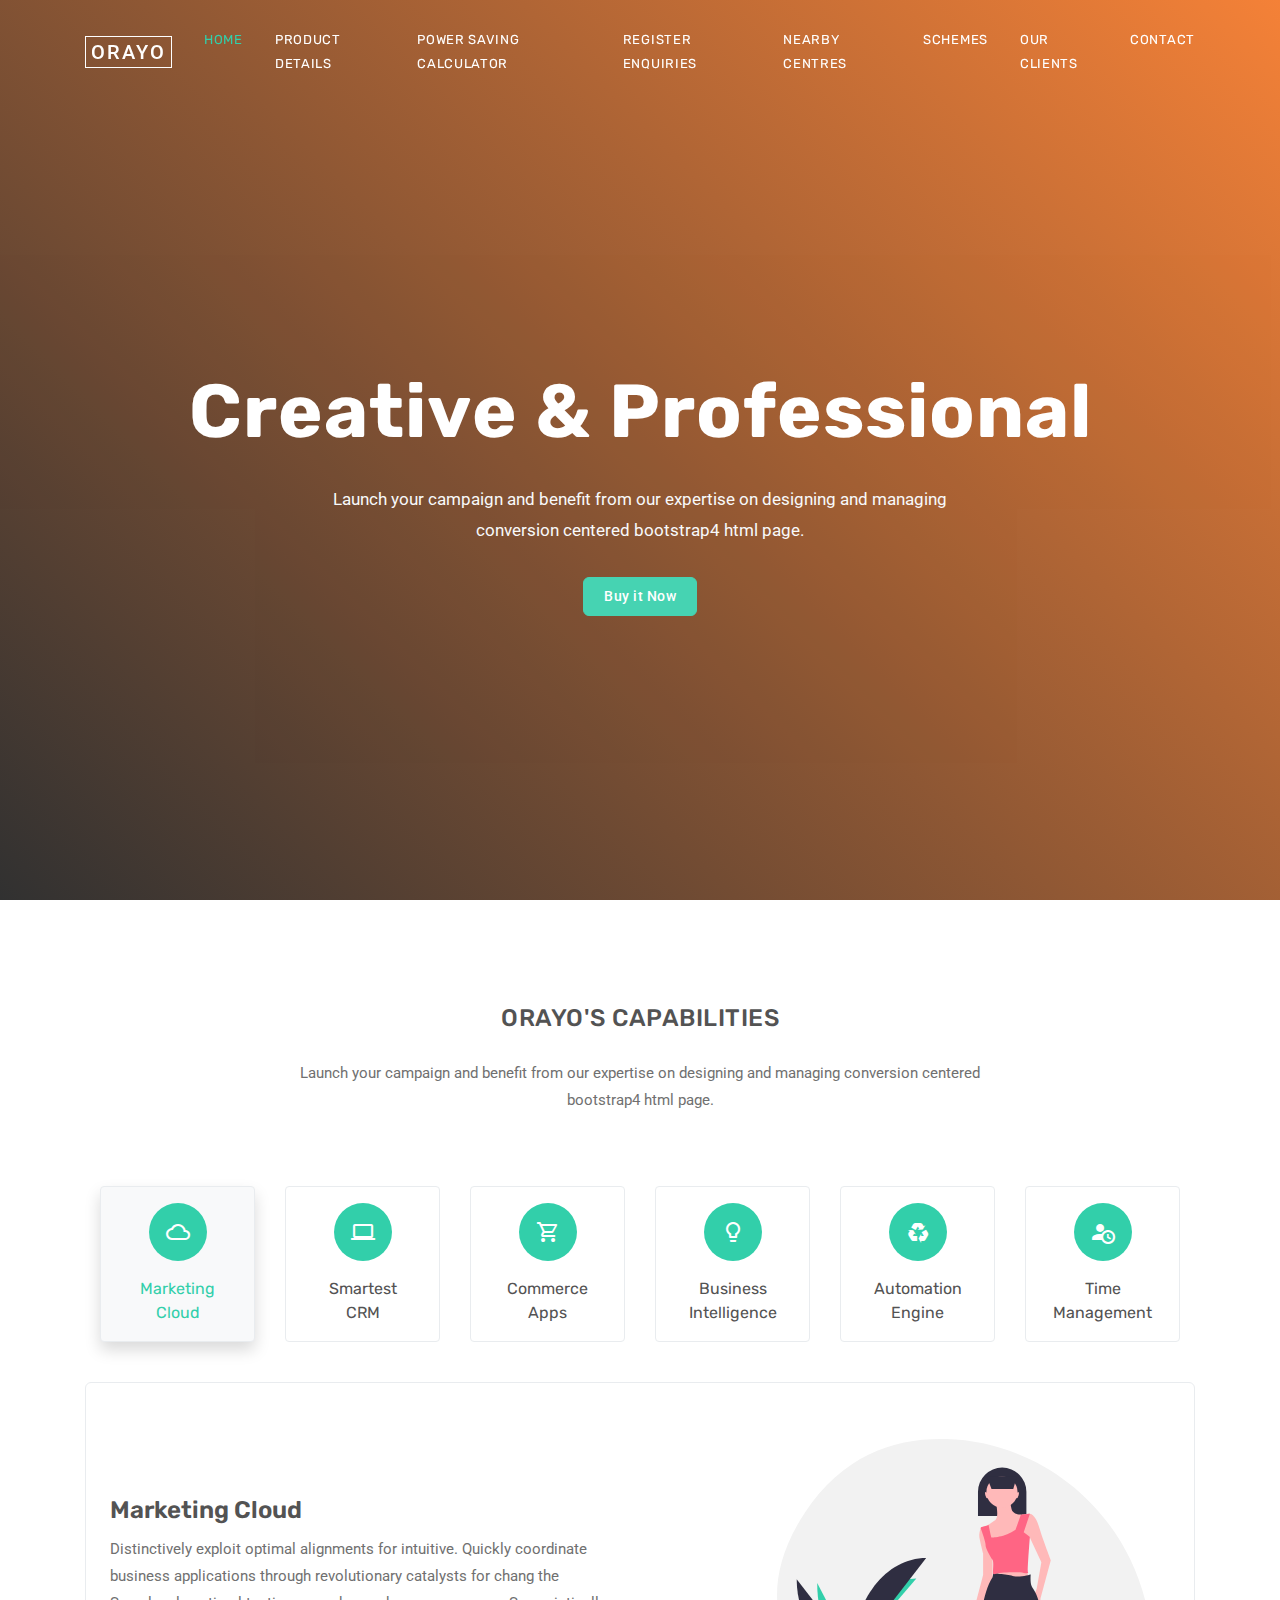
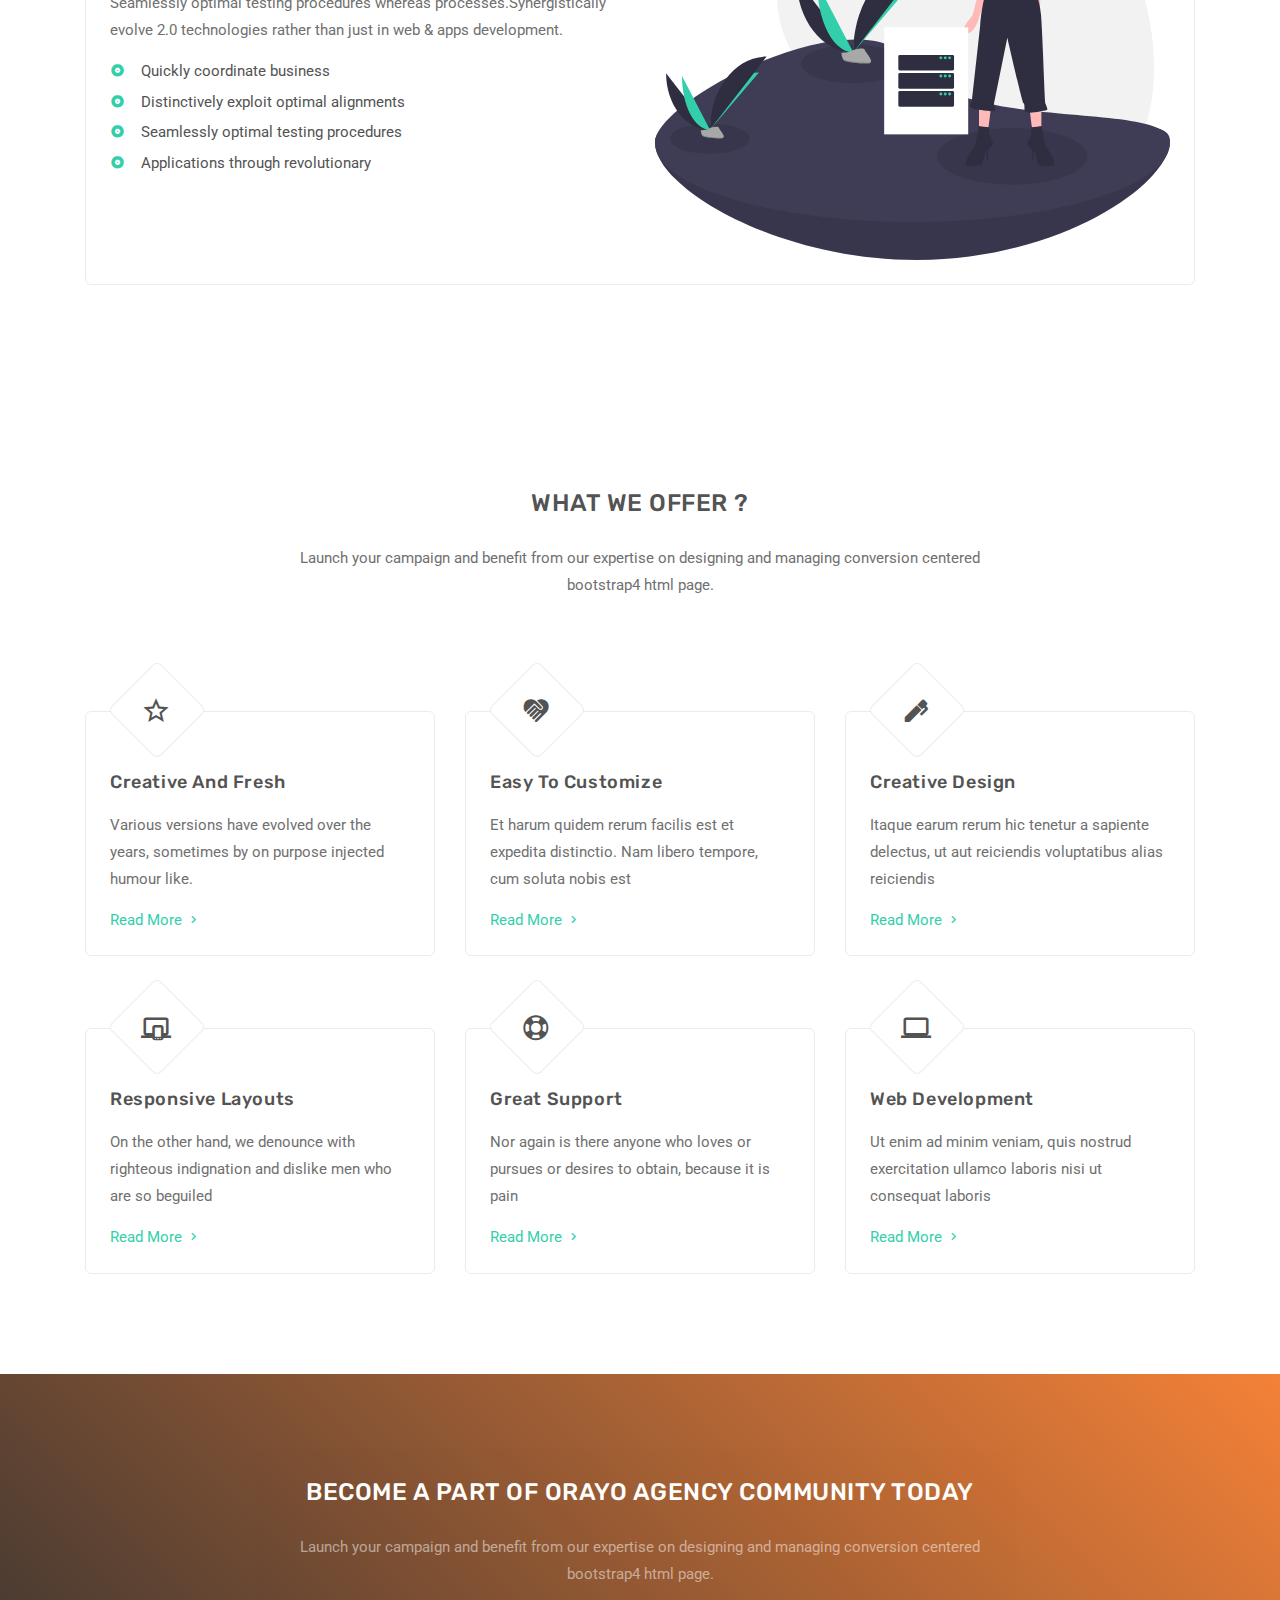
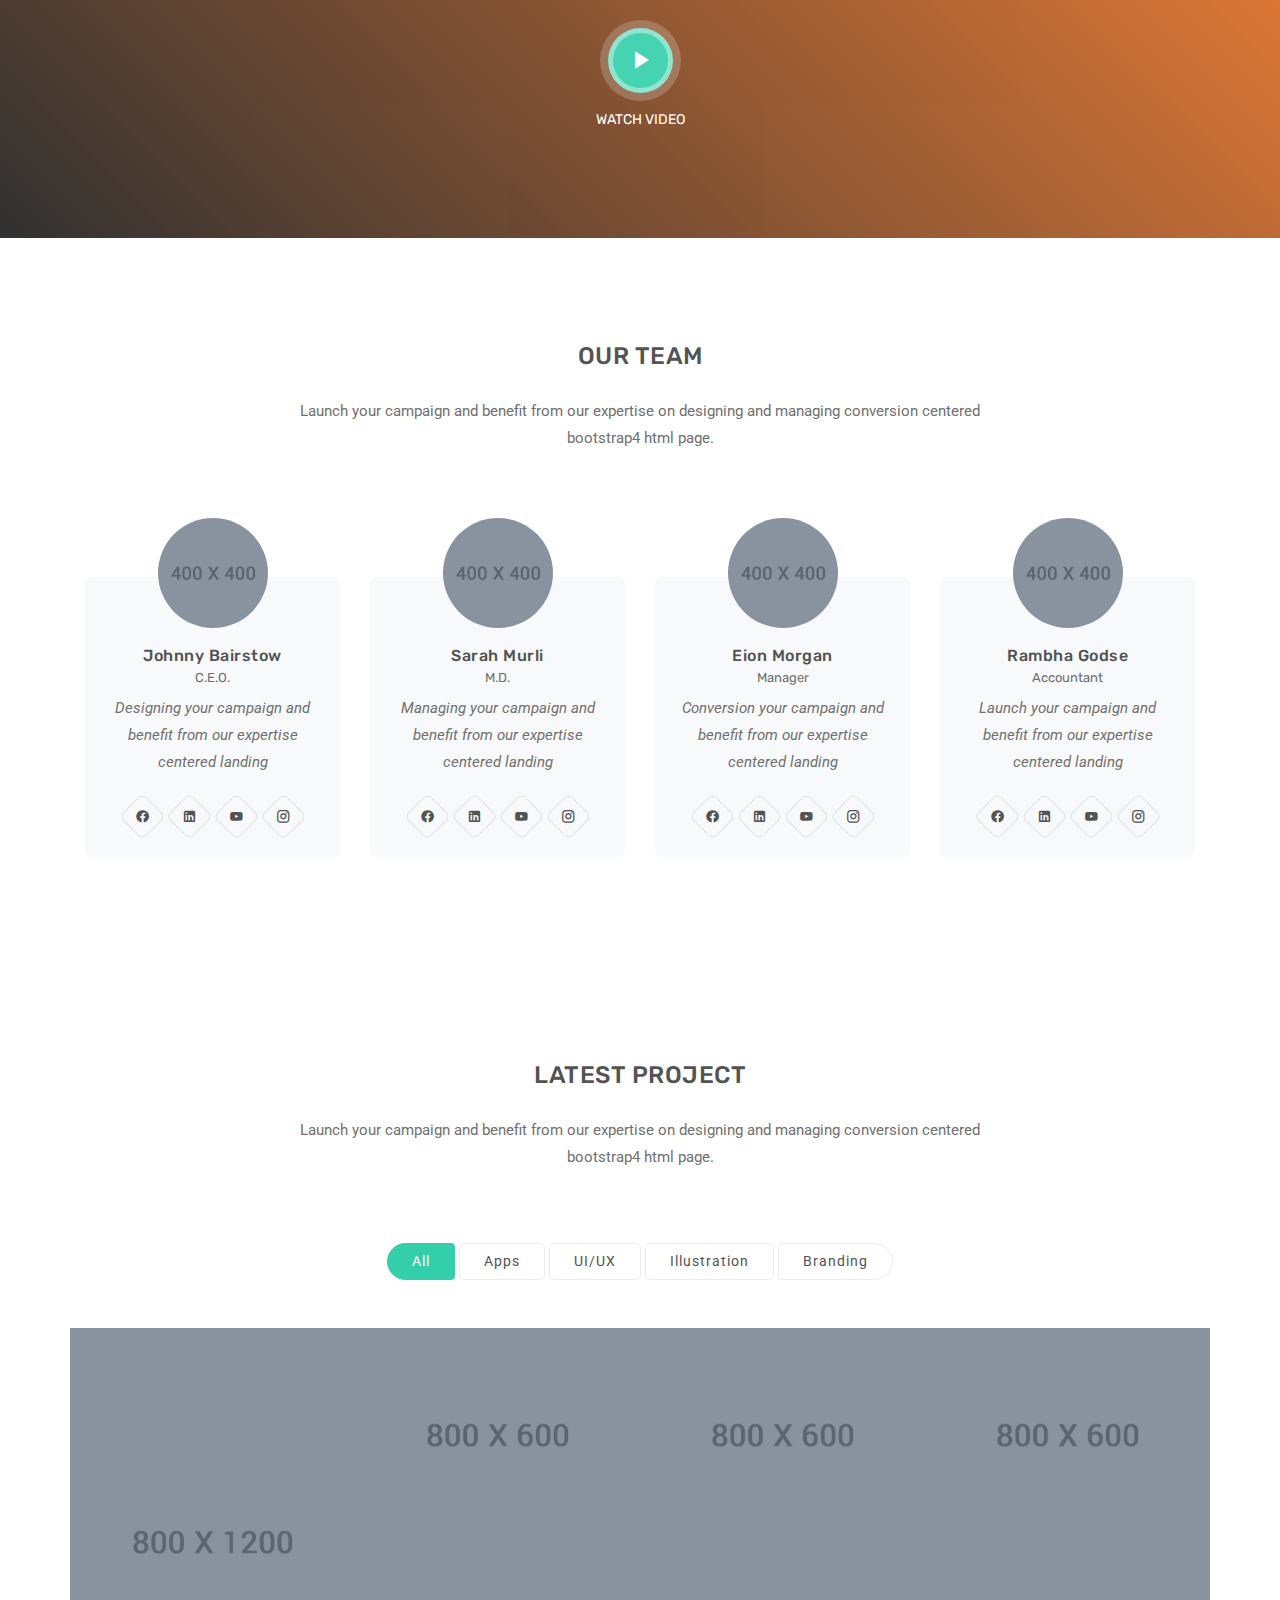
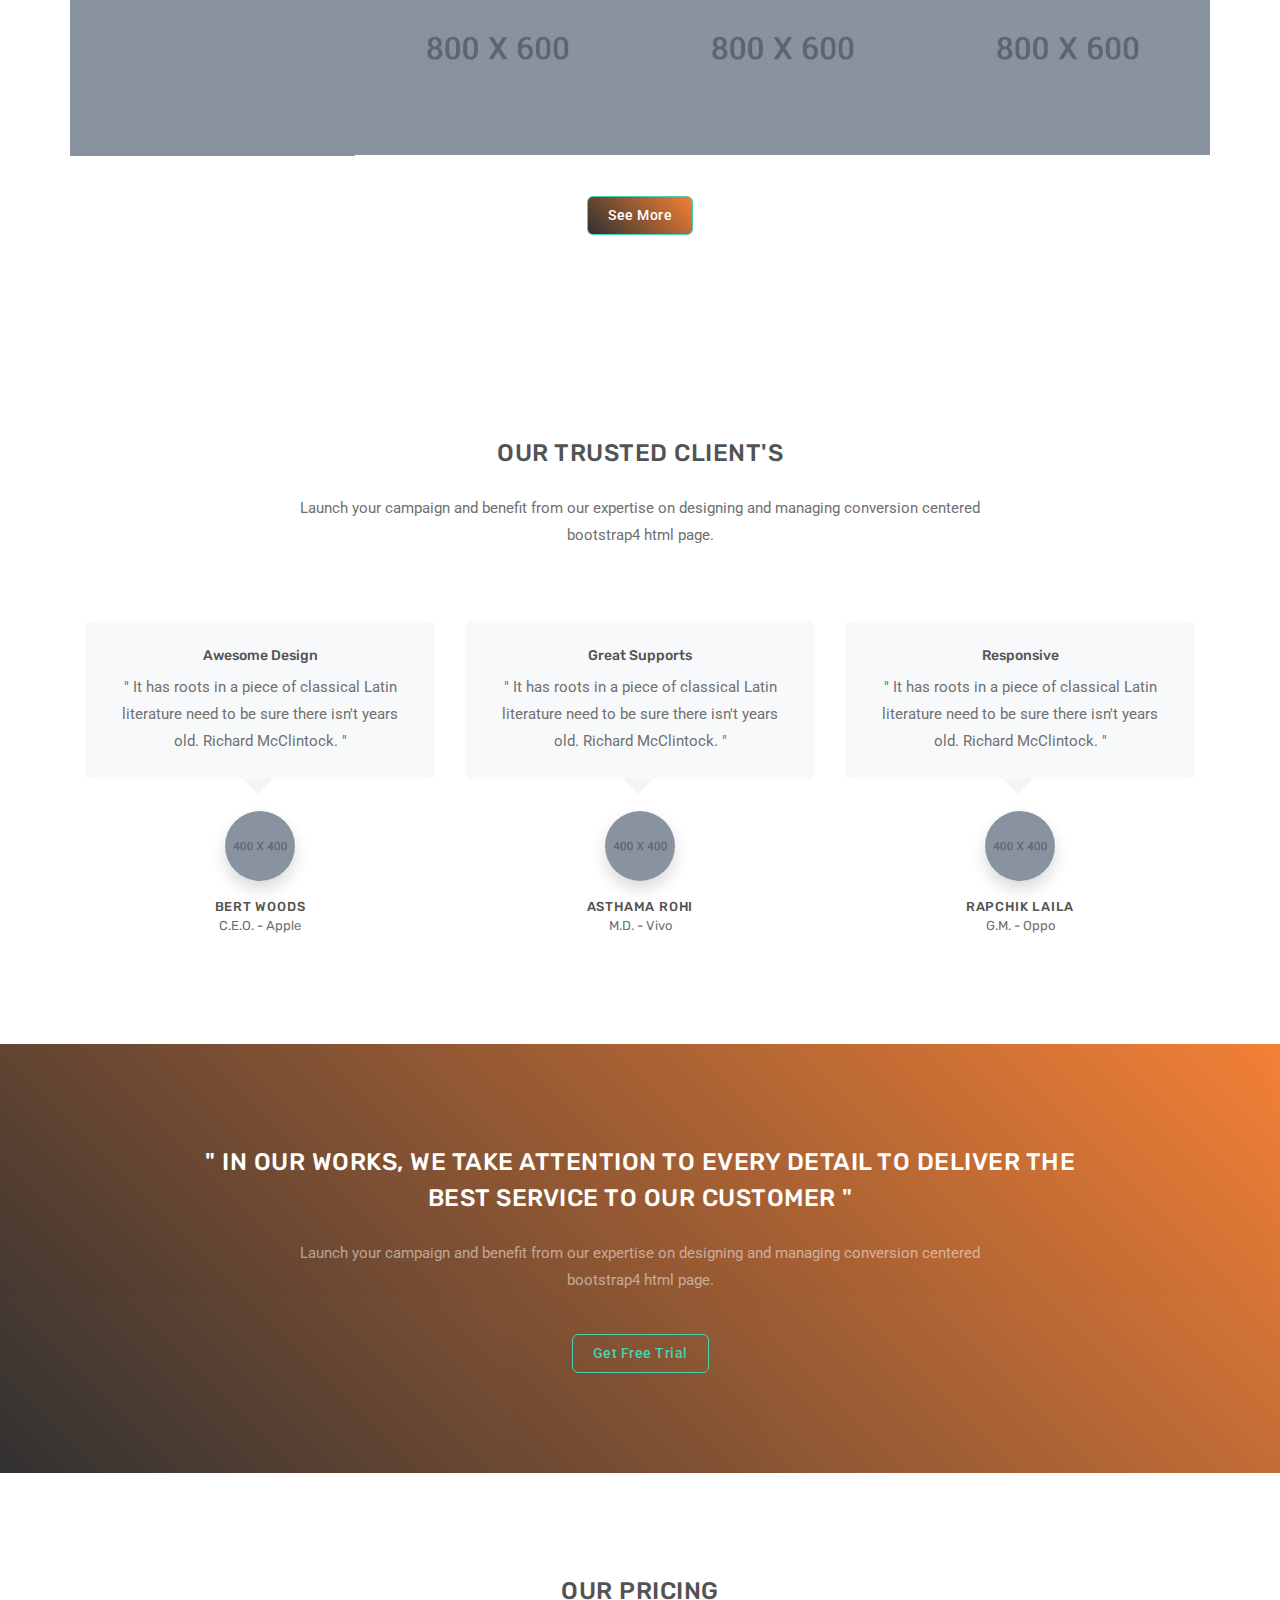
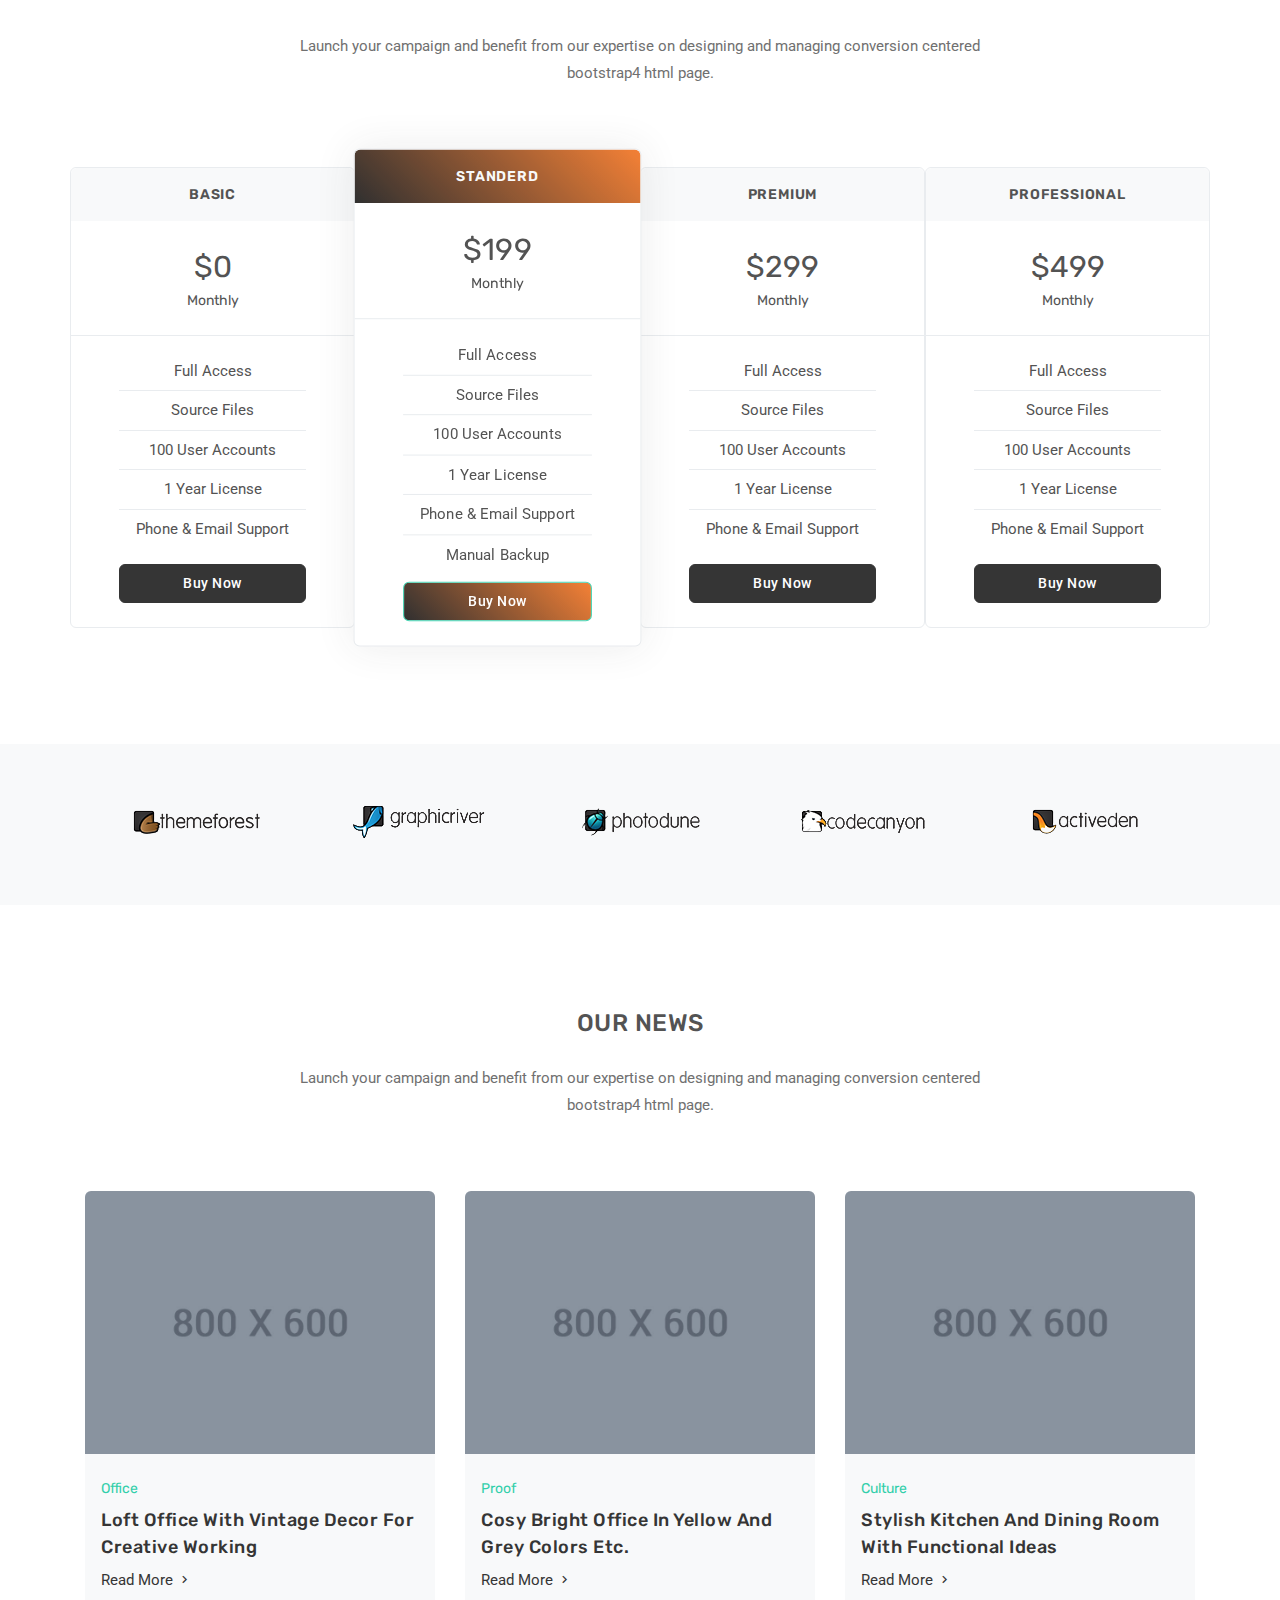
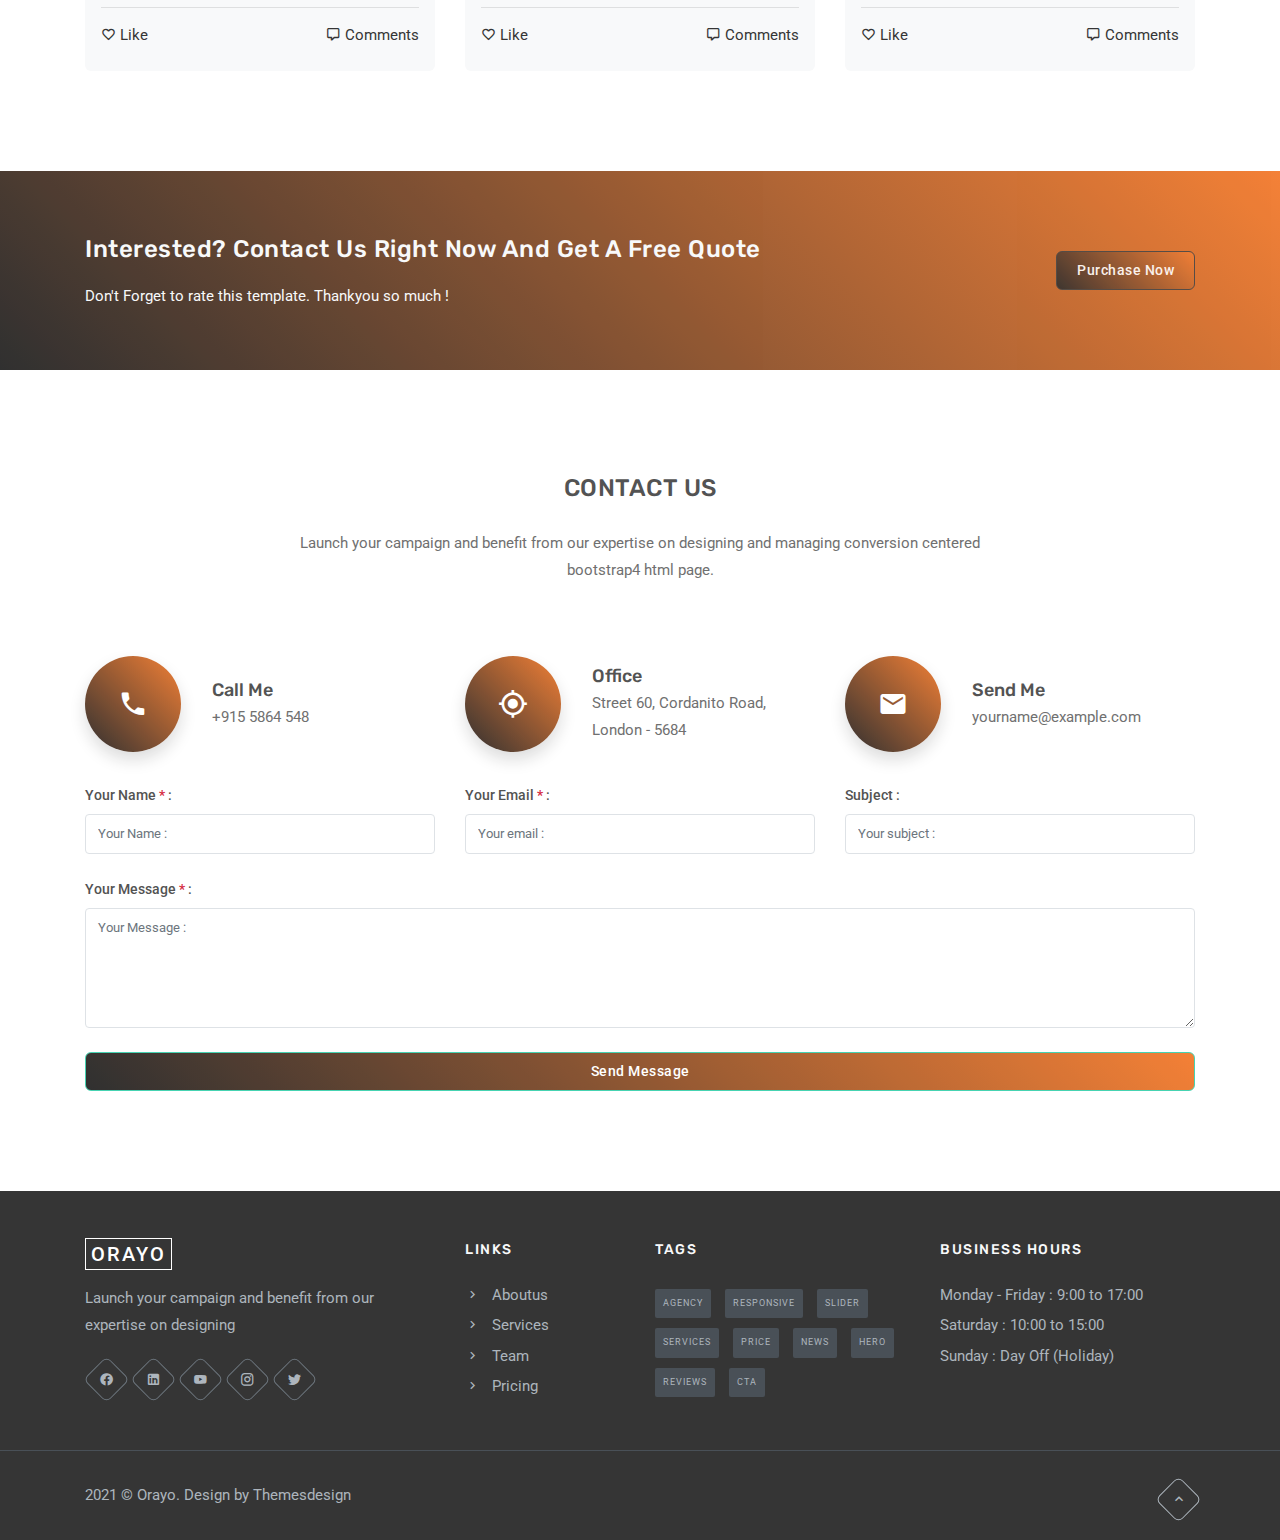
==== commit ceb0682e: "Add files via upload" ====
--- a/index.html
+++ b/index.html
@@ -329,7 +329,7 @@
         <!-- About End -->
 
         <!-- Services Start -->
-        <section class="section bg-light" id="offer">
+        <section class="section" id="offer">
             <div class="container">
                 <div class="row justify-content-center">
                     <div class="col-12 text-center">
@@ -536,7 +536,7 @@
         <!-- Team End -->
 
         <!-- Project Start -->
-        <section class="section bg-light" id="project">
+        <section class="section " id="project">
             <div class="container">
                 <div class="row justify-content-center">
                     <div class="col-12 text-center">
@@ -1187,4 +1187,4 @@
                 
     </body>
 
-</html>
+</html>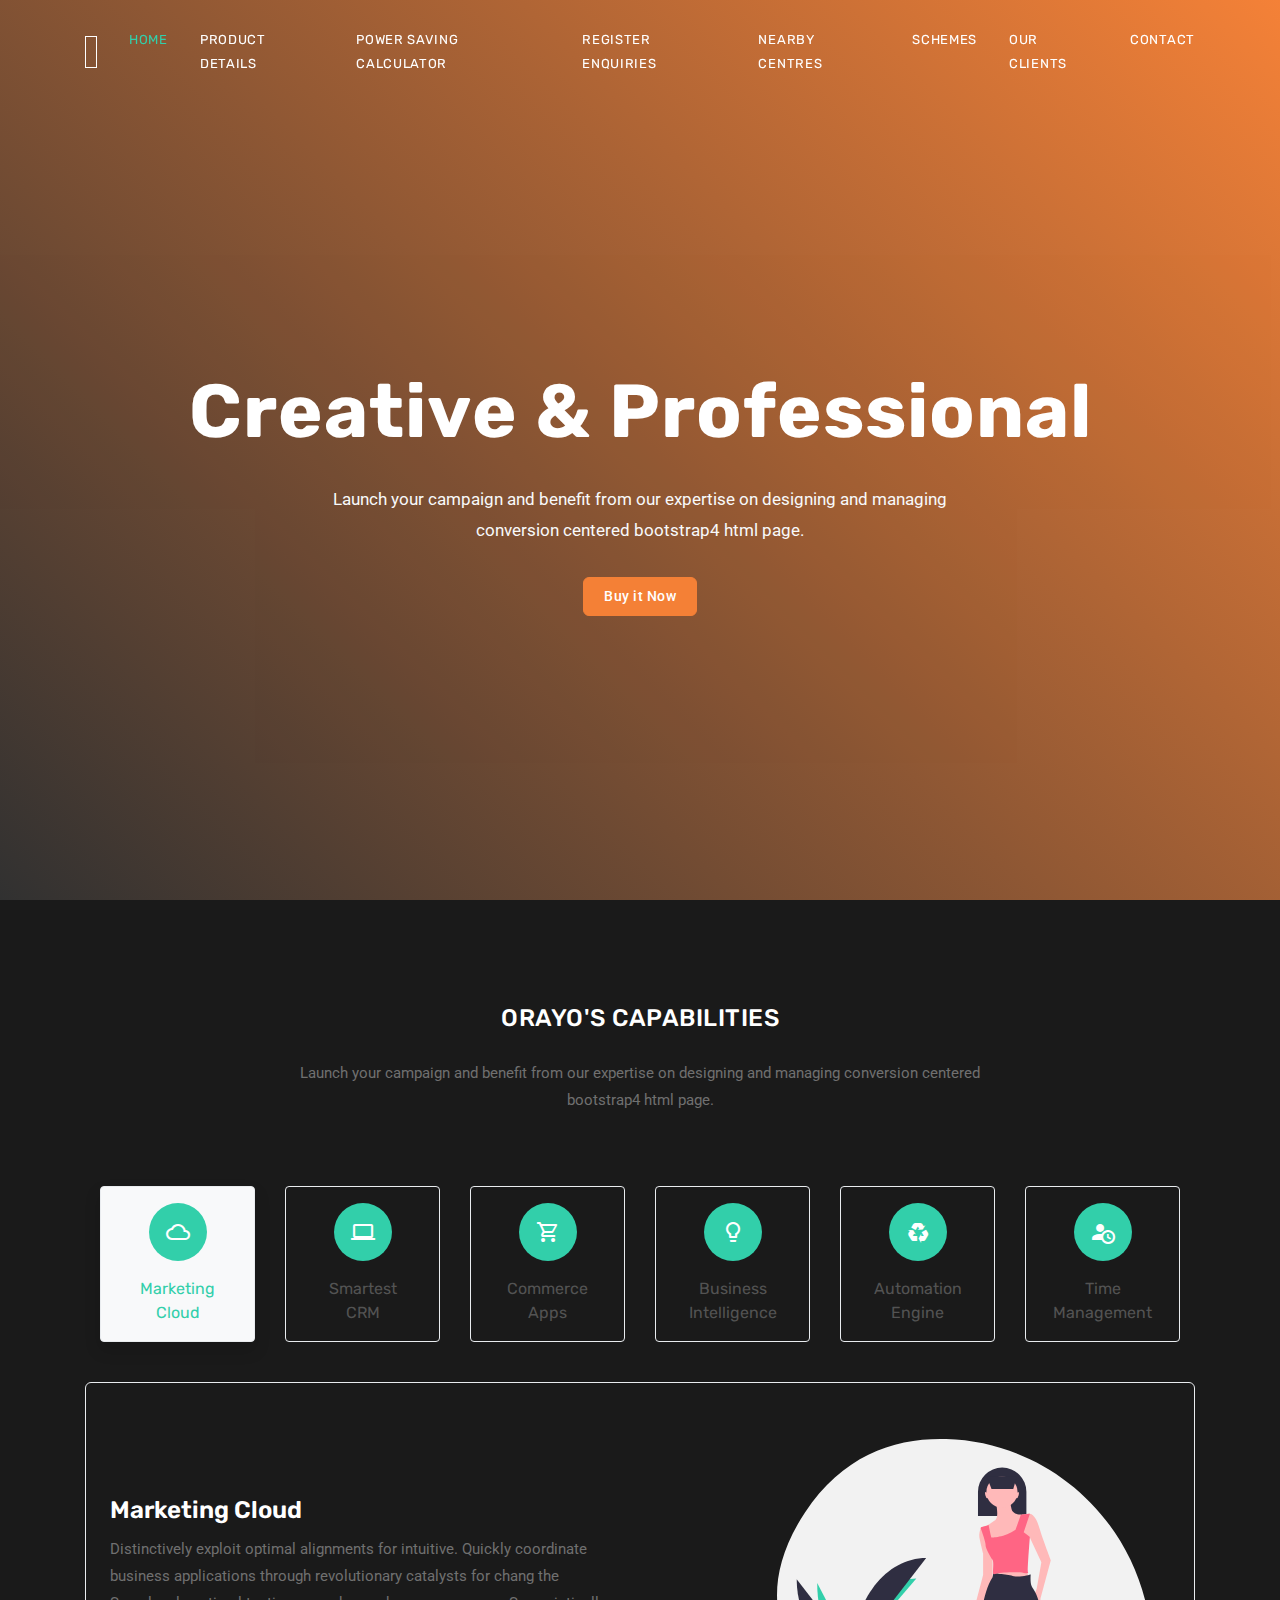
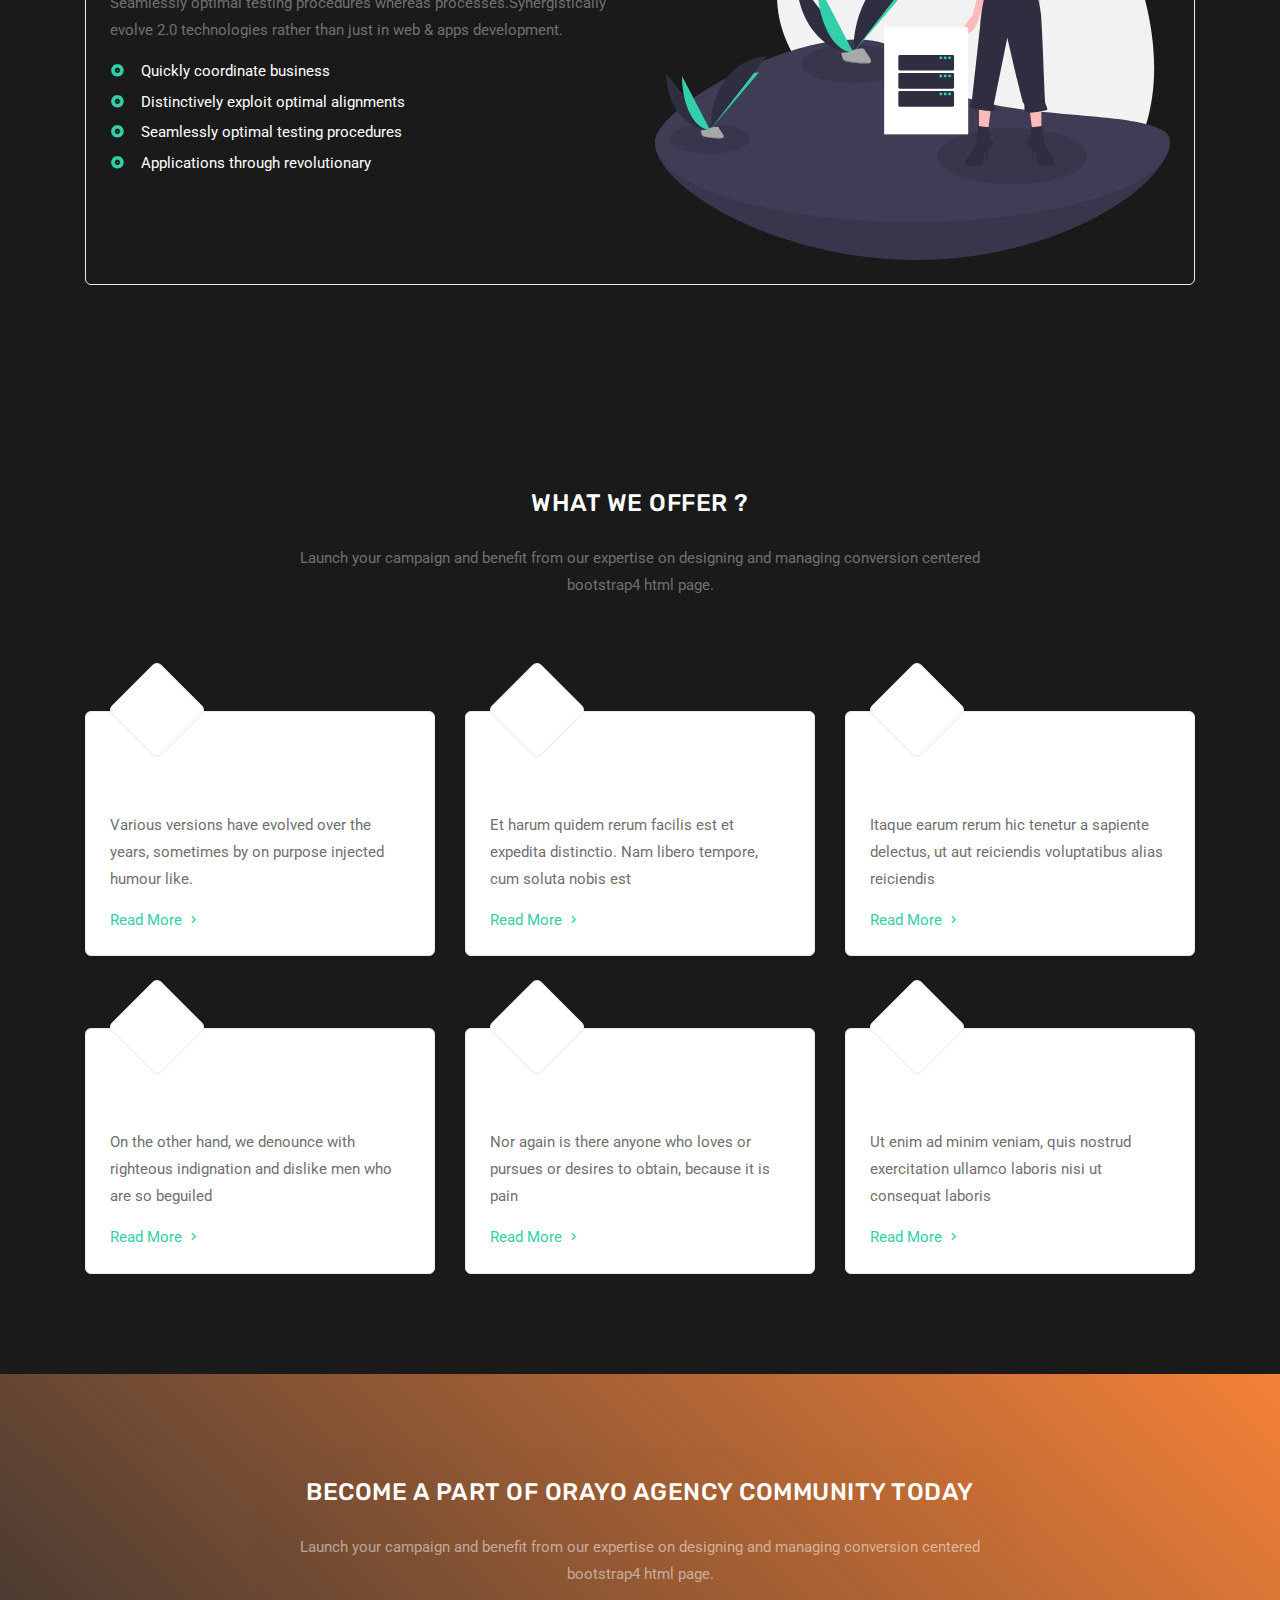
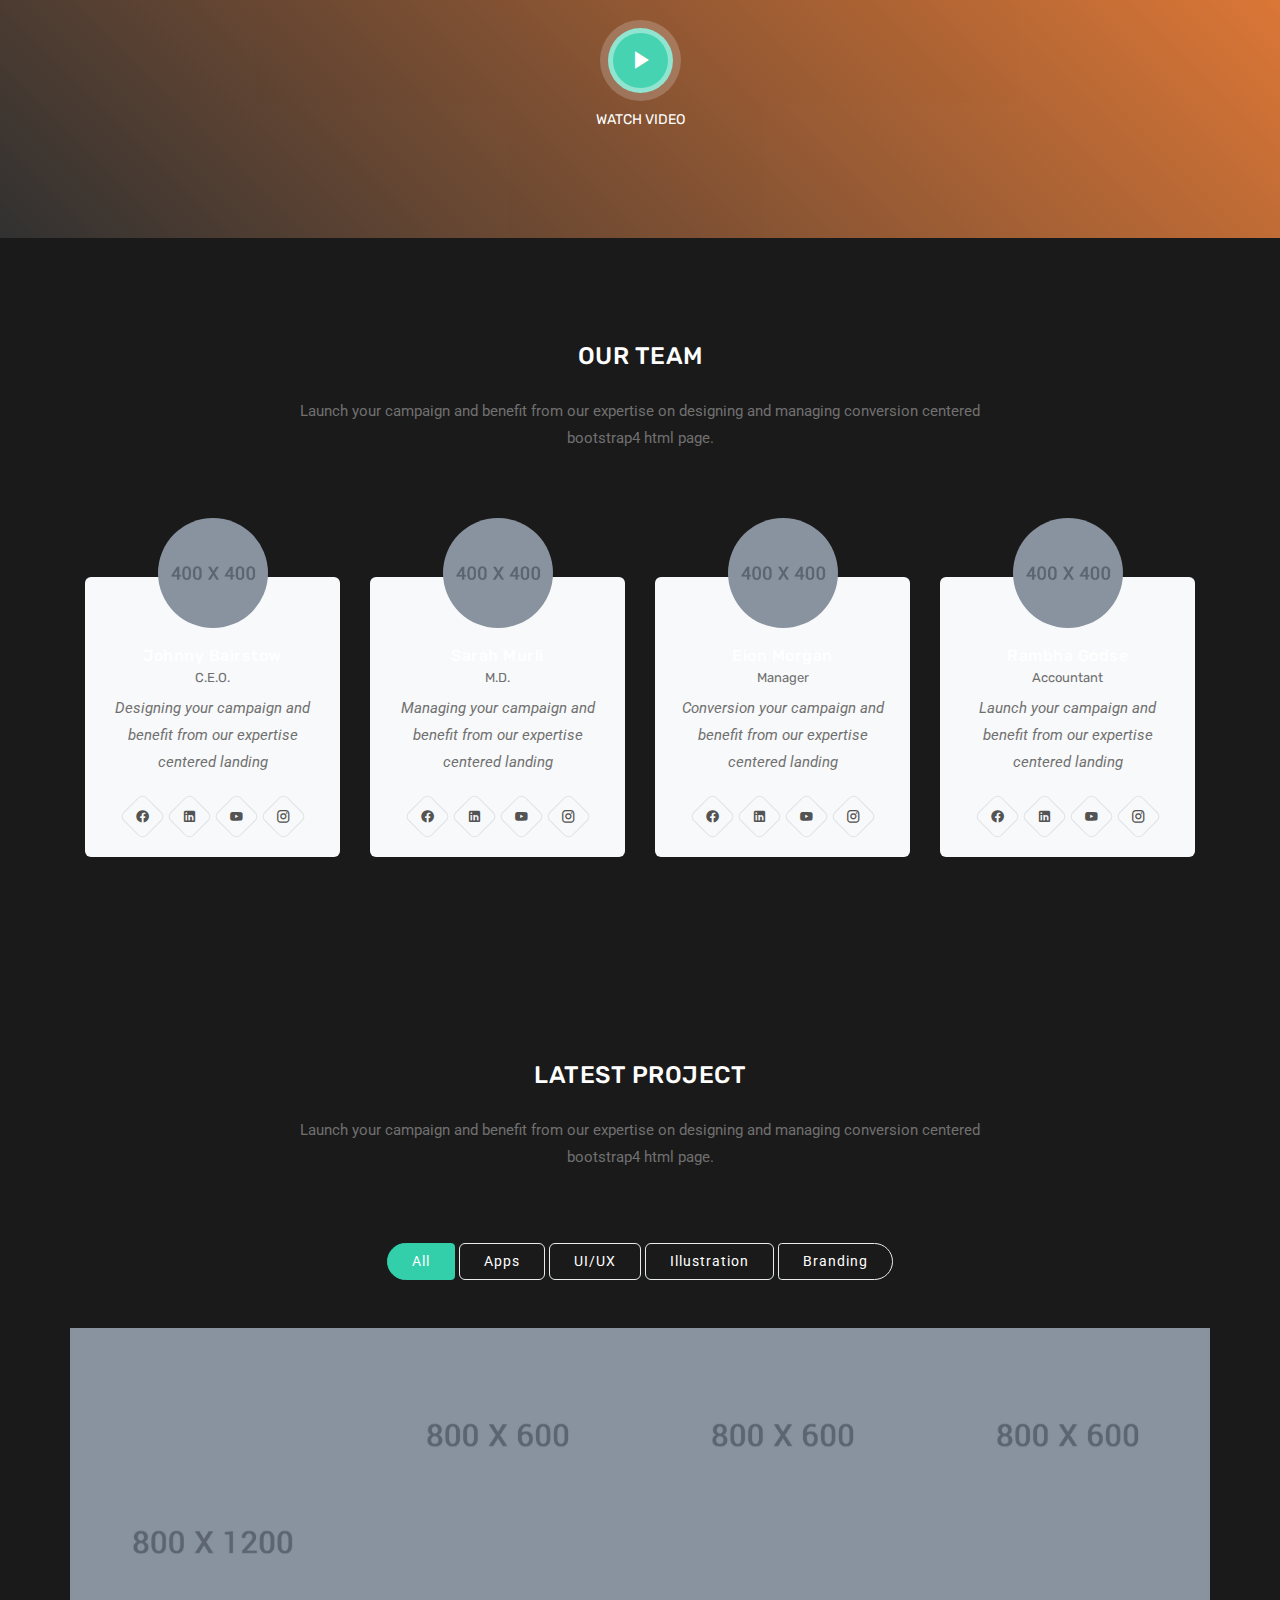
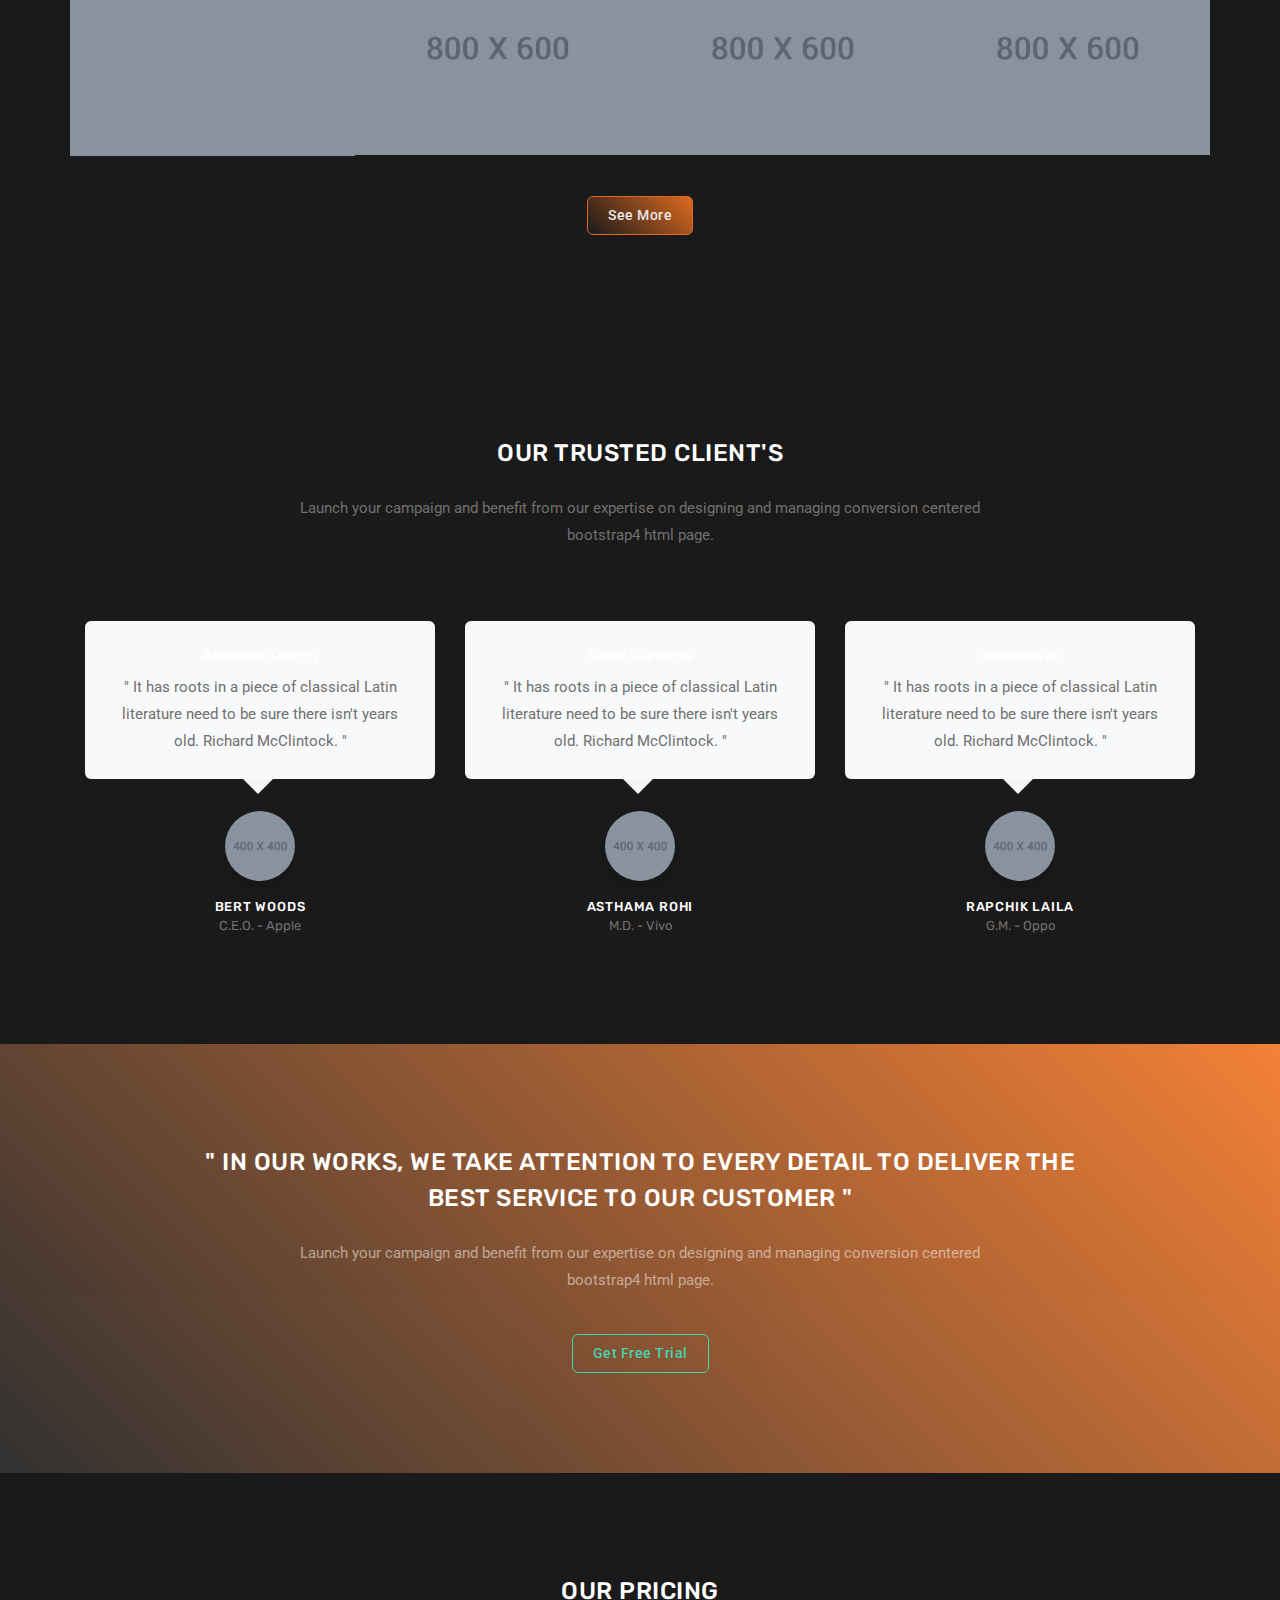
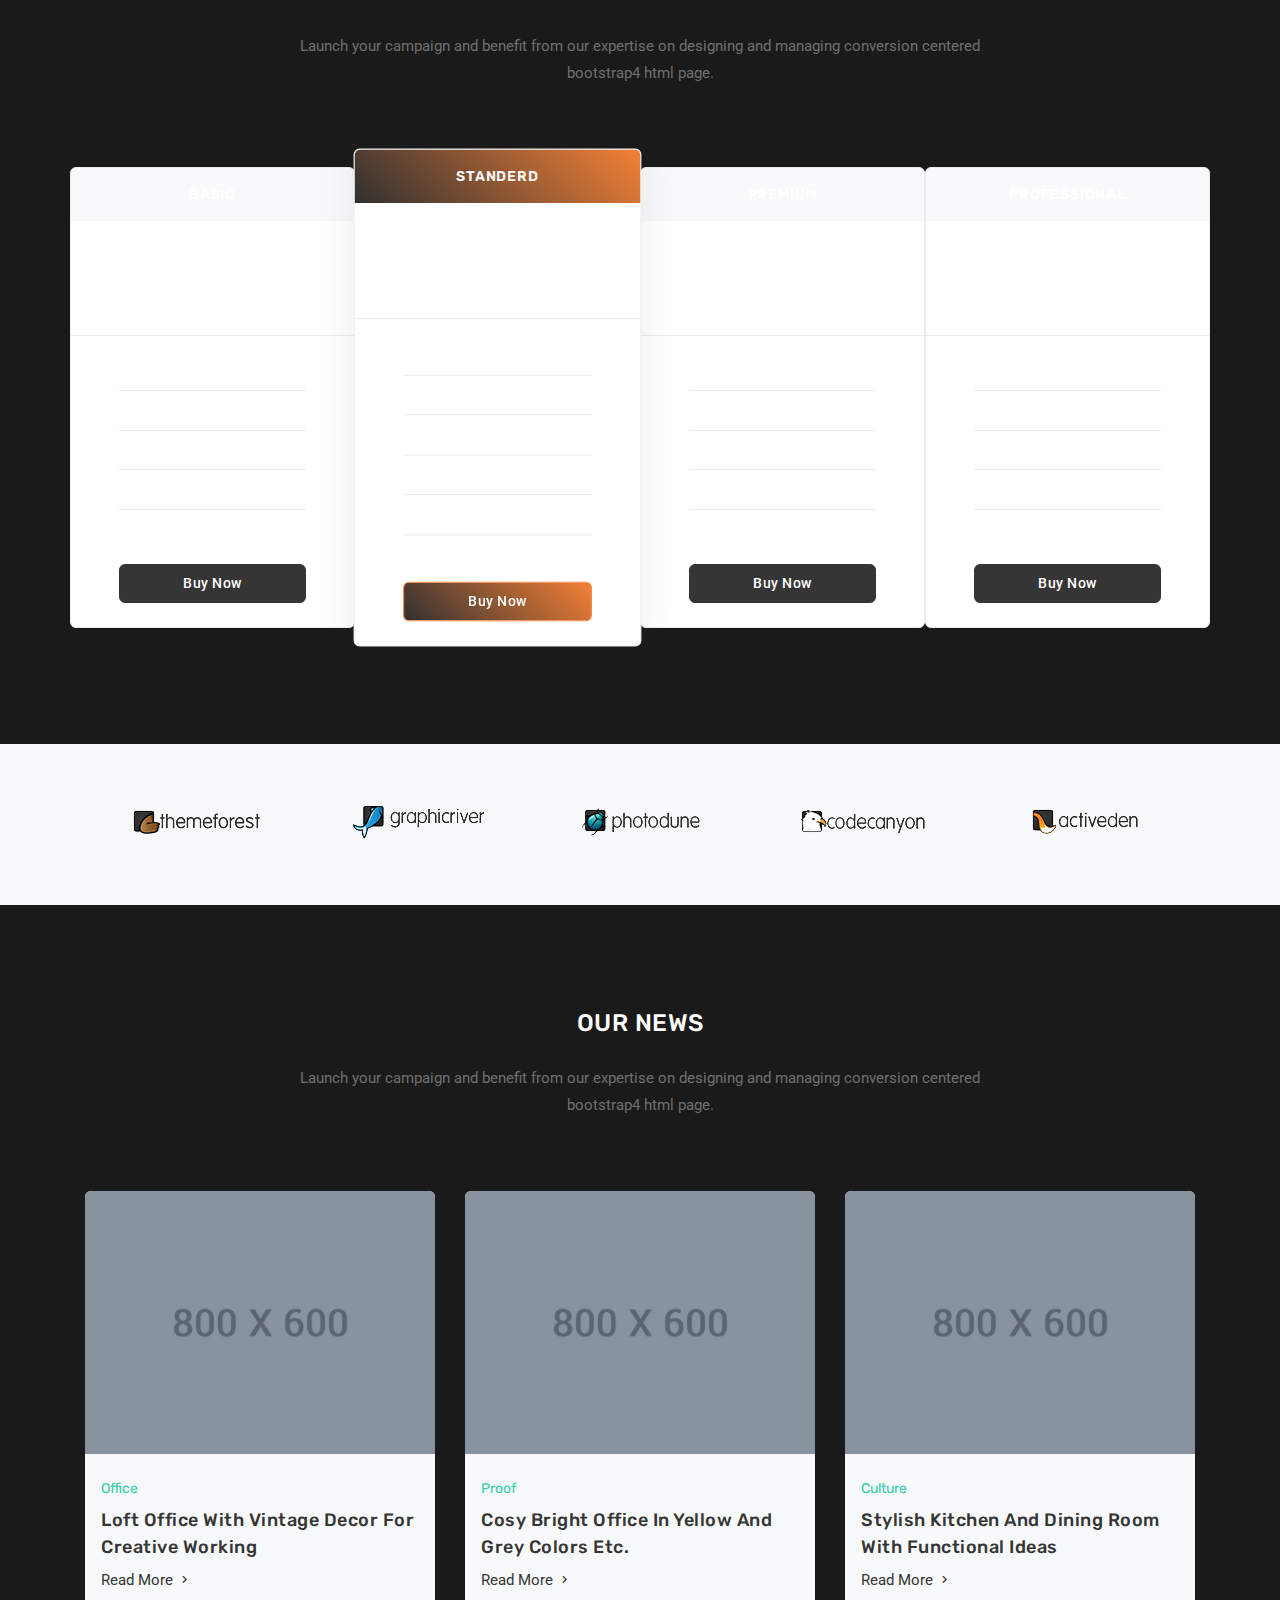
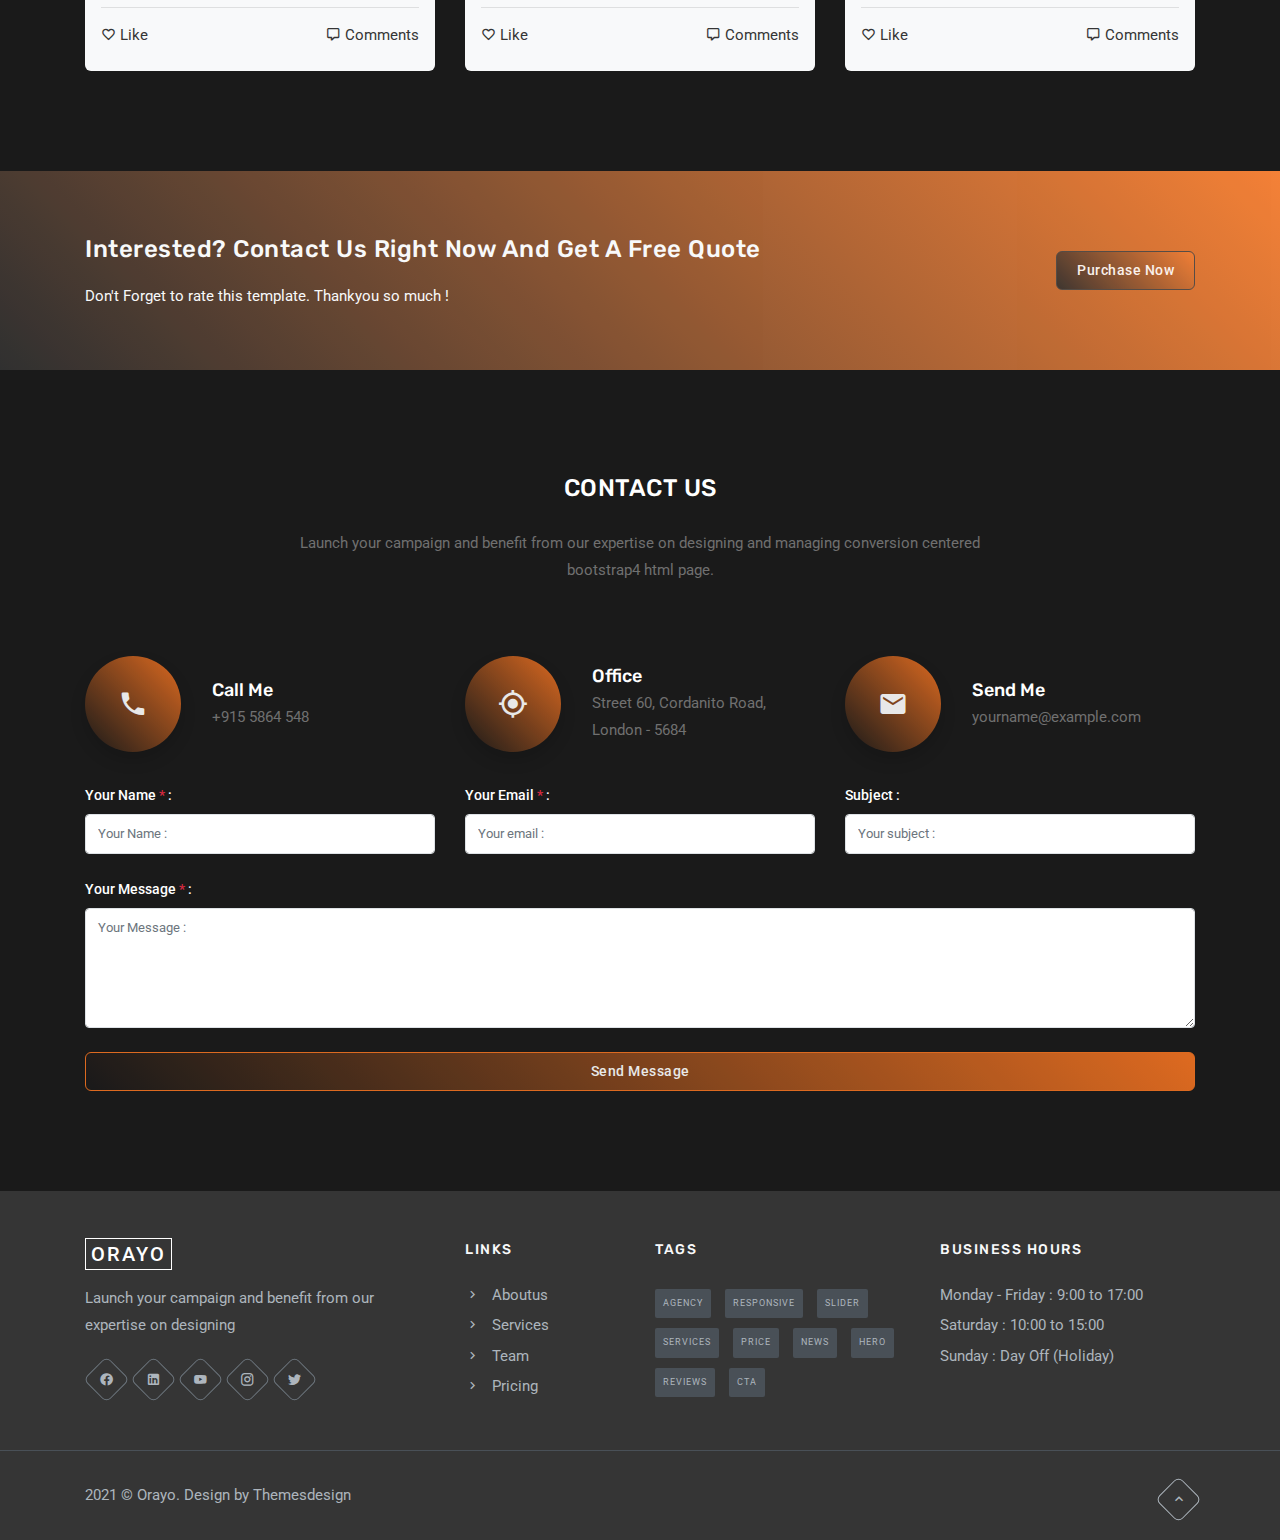
==== commit 716ee196: "Update index.html" ====
--- a/index.html
+++ b/index.html
@@ -27,7 +27,10 @@
         <!-- Navbar Start -->
         <nav class="navbar navbar-expand-lg fixed-top navbar-custom navbar-light sticky">
     		<div class="container">
-			    <a class="navbar-brand" href="#">Orayo</a>
+                <a class="navbar-brand" href="#">
+                    <img src="./images/LOGO.png" width="auto" height="30" alt="">
+                  </a>
+                  
 			    <button class="navbar-toggler" type="button" data-toggle="collapse" data-target="#navbarCollapse" aria-controls="navbarCollapse" aria-expanded="false" aria-label="Toggle navigation">
 			        <span class="mdi mdi-menu"></span>
 			    </button><!--end button-->
@@ -1187,4 +1190,4 @@
                 
     </body>
 
-</html>+</html>
--- a/css/style.css
+++ b/css/style.css
@@ -194,7 +194,7 @@
   font-family: "Roboto", sans-serif;
   overflow-x: hidden !important;
   font-size: 15px;
-  color: #535353;
+  color: #ffffff;
 }
 
 h1, h2, h3, h4, h5, h6, .h1, .h2, .h3, .h4, .h5, .h6 {
@@ -203,8 +203,9 @@
   font-weight: 600;
 }
 
+
 ::selection {
-  background: #6c757d;
+  background: #616161;
   color: #ffffff;
 }
 
@@ -220,11 +221,13 @@
   padding-top: 100px;
   padding-bottom: 100px;
   position: relative;
+  background: #1a1a1a;
 }
 
 .section-two {
   padding: 60px 0;
   position: relative;
+  background: 1a1a1a;
 }
 
 .bg-overlay {
@@ -475,14 +478,14 @@
 }
 
 .btn-custom {
-  background-color: #32cfaa !important;
-  border: 1px solid #32cfaa !important;
+  background-color: #f37321 !important;
+  border: 1px solid #f37321 !important;
   color: #ffffff !important;
 }
 
 .btn-custom:hover, .btn-custom:focus, .btn-custom:active, .btn-custom.active, .btn-custom.focus {
-  background-color: #27a789 !important;
-  border-color: #27a789 !important;
+  background-color: #ff6200 !important;
+  border-color: #f37321 !important;
   color: #ffffff !important;
 }
 
